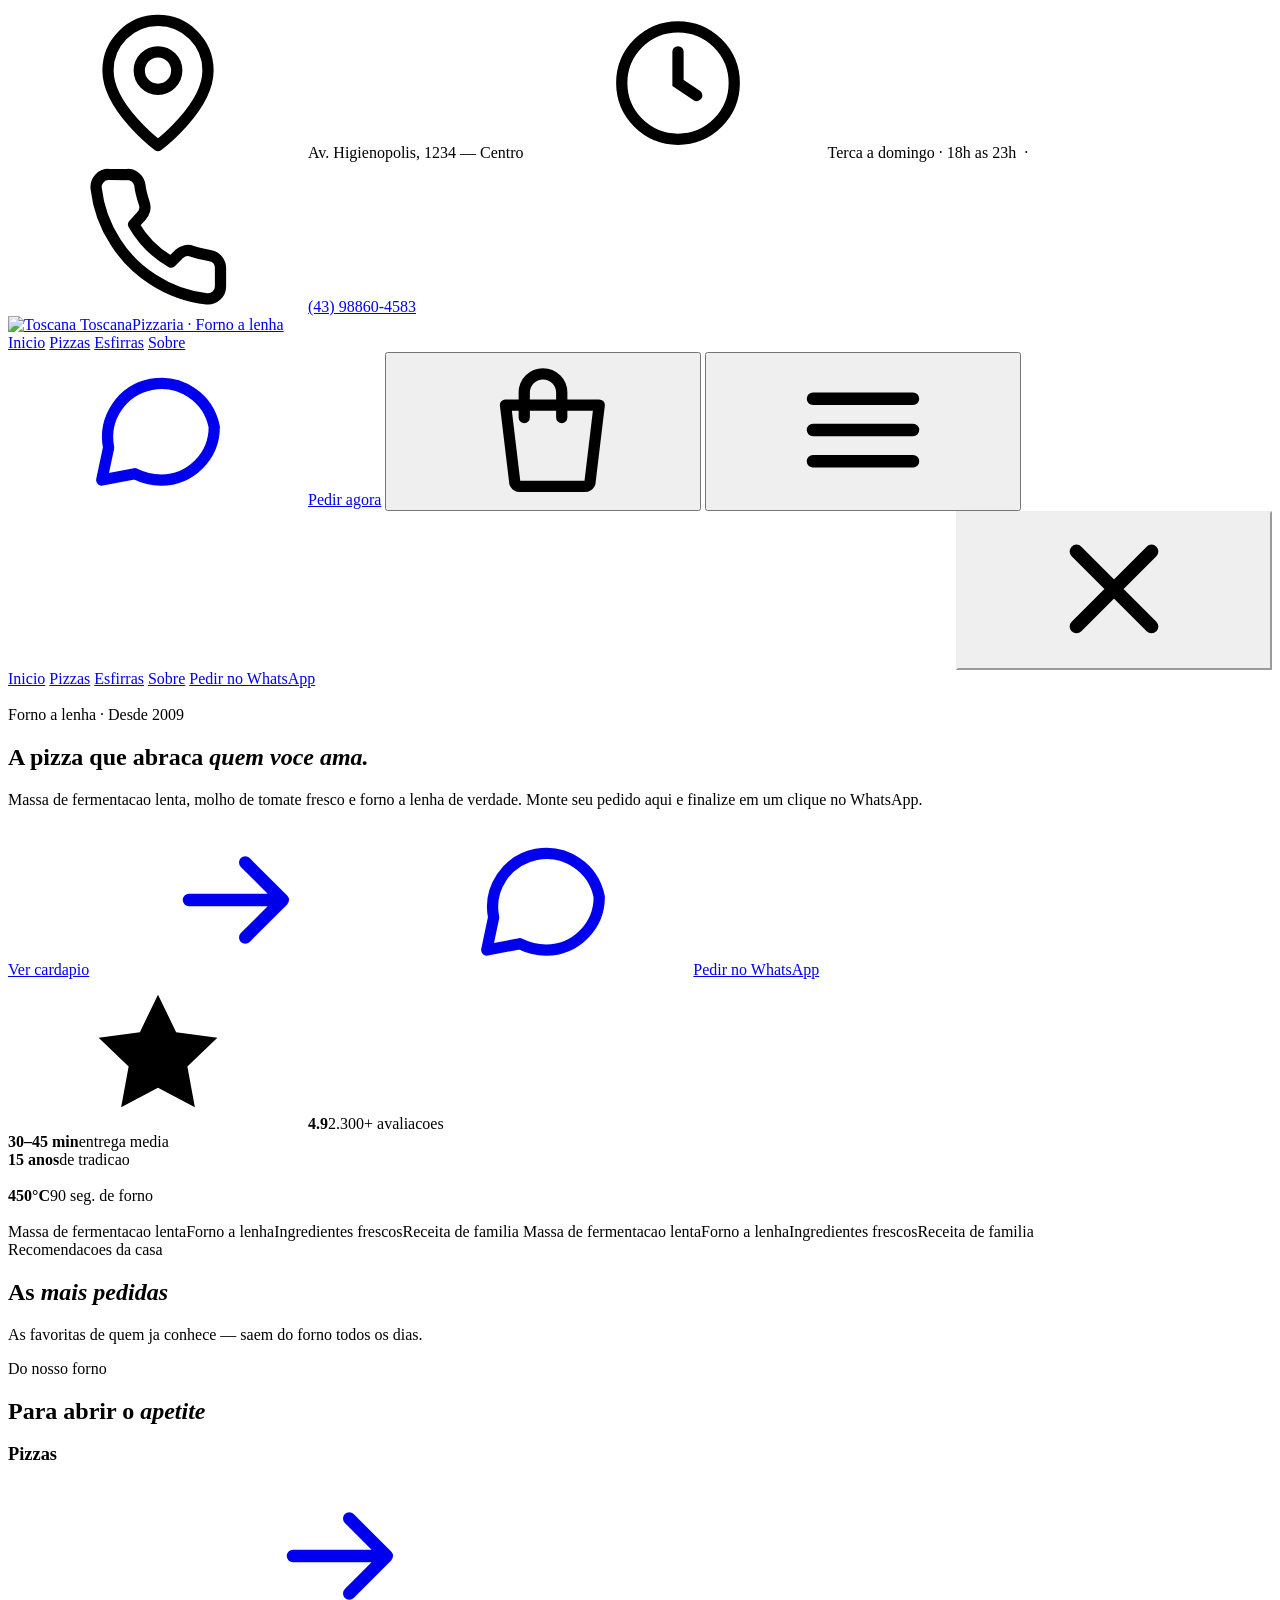
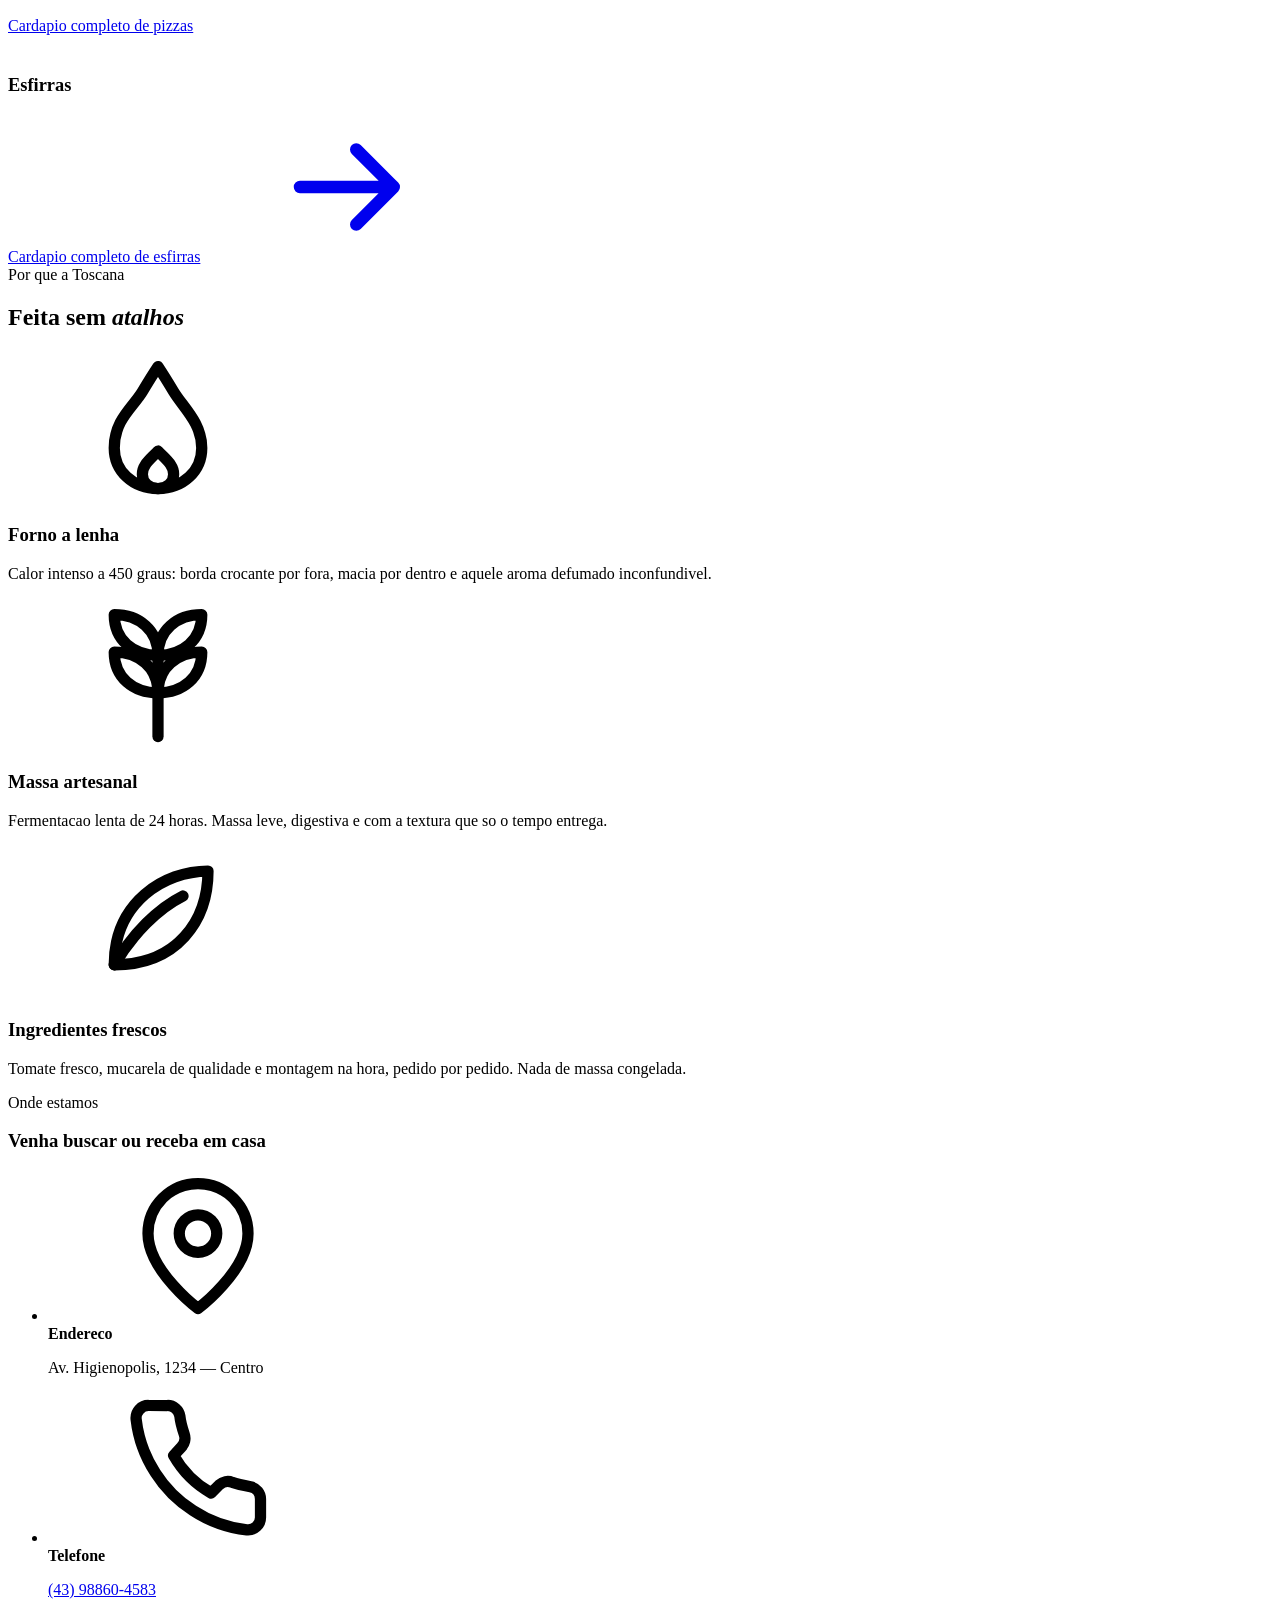
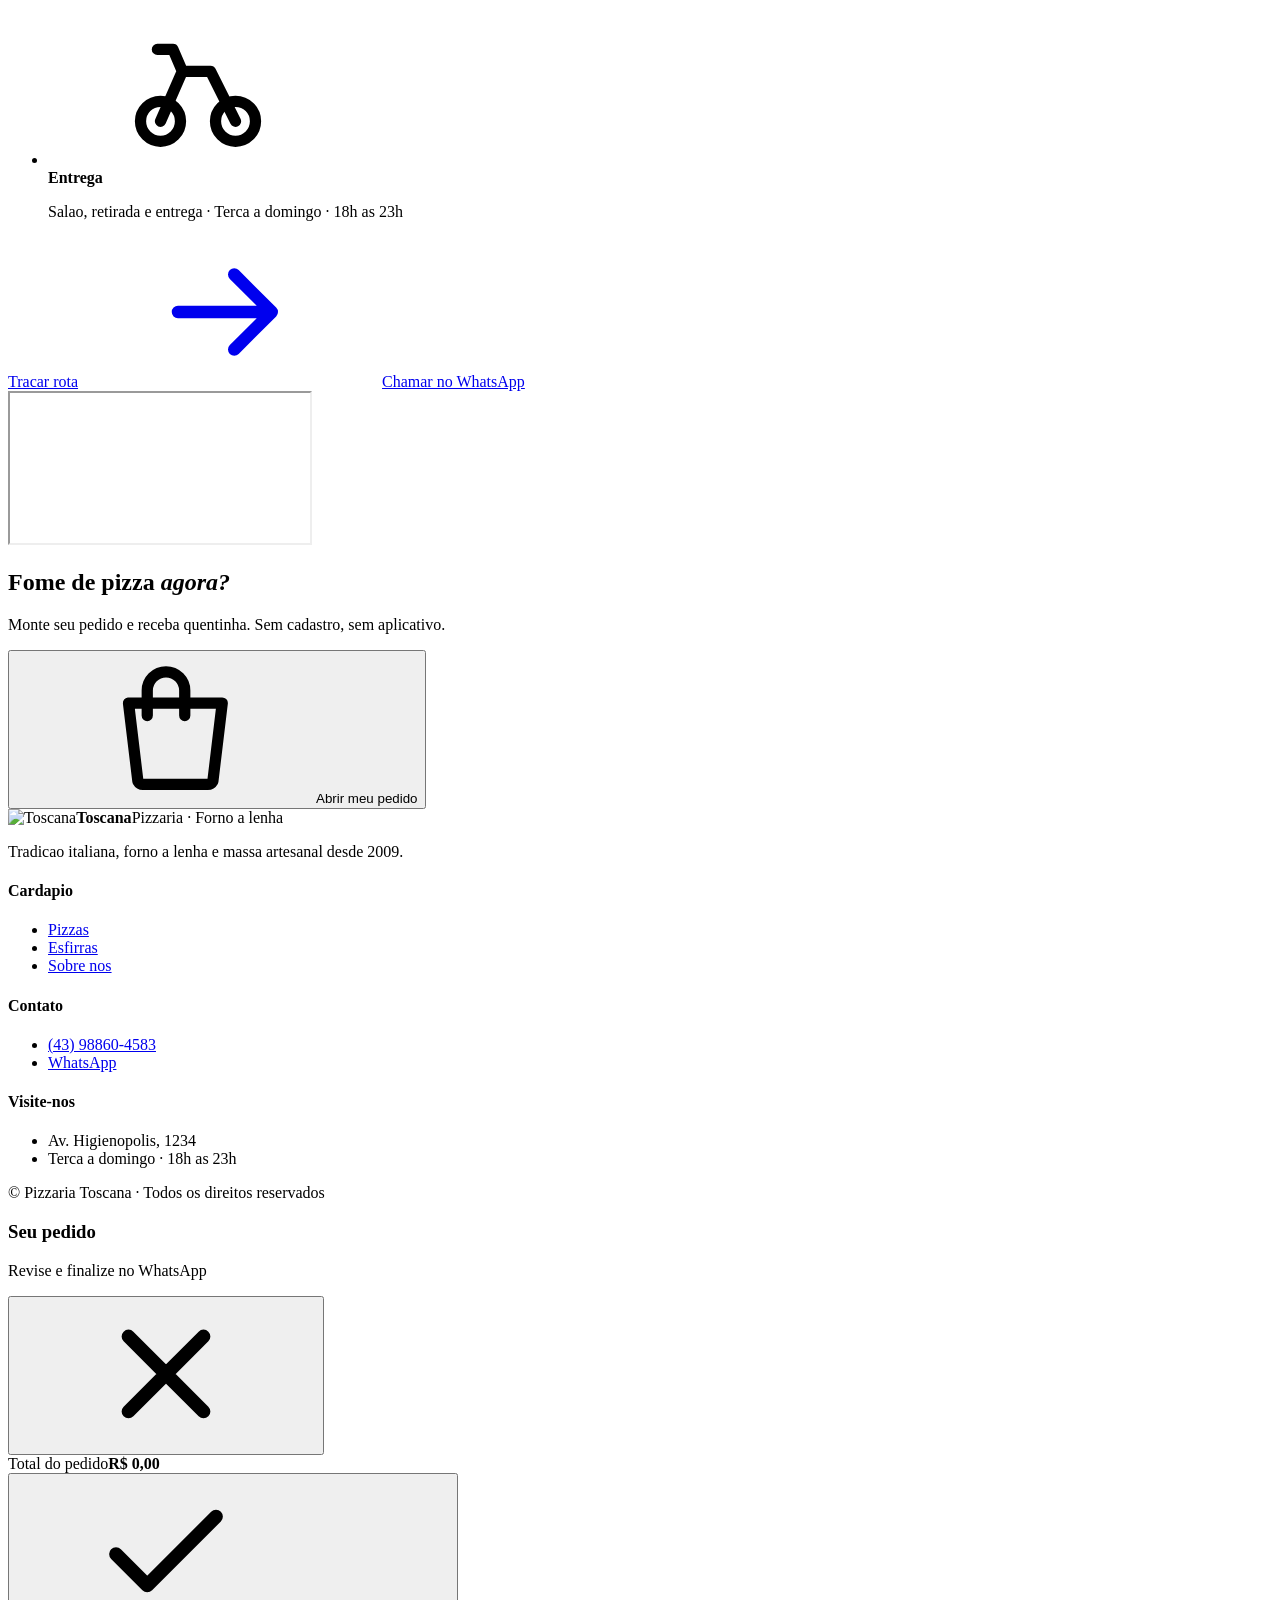
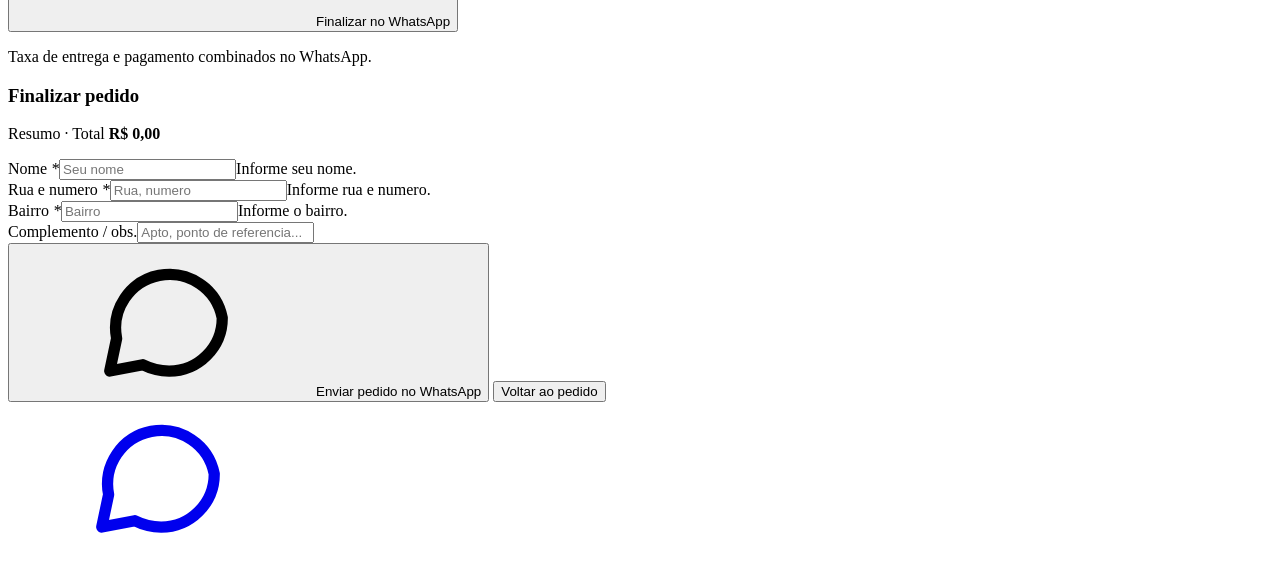
==== index.html @ e4aeea48 "initial commit: Primeiro esqueleto HTML" ====
<!DOCTYPE html>
<html lang="pt-BR">
<head>
<meta charset="UTF-8">
<meta name="viewport" content="width=device-width, initial-scale=1.0">
<title>Pizzaria Toscana — Forno a lenha em Londrina</title>
<meta name="description" content="Pizzaria Toscana: pizzas artesanais no forno a lenha e esfirras fresquinhas. Monte seu pedido no site e finalize pelo WhatsApp.">
<link rel="icon" type="image/svg+xml" href="assets/logo.svg">
<meta property="og:title" content="Pizzaria Toscana — Forno a lenha">
<meta property="og:description" content="Massa de fermentacao lenta, forno a lenha e ingredientes frescos. Peca pelo WhatsApp.">
<meta property="og:image" content="assets/hero.jpg">
<link rel="preconnect" href="https://fonts.googleapis.com">
<link rel="preconnect" href="https://fonts.gstatic.com" crossorigin>
<link href="https://fonts.googleapis.com/css2?family=Fraunces:ital,opsz,wght@0,9..144,500;0,9..144,650;1,9..144,500;1,9..144,650&family=Inter:wght@400;600;700;800&display=swap" rel="stylesheet">
<link rel="stylesheet" href="css/style.css">
</head>
<body>

<svg width="0" height="0" style="position:absolute" aria-hidden="true">
  <defs>
    <symbol id="i-bag" viewBox="0 0 24 24" fill="none" stroke="currentColor" stroke-width="1.8" stroke-linecap="round" stroke-linejoin="round"><path d="M6 8h15l-1.5 12.5a1 1 0 0 1-1 .5H8.5a1 1 0 0 1-1-.5L6 8Z"/><path d="M9 10V6a3 3 0 0 1 6 0v4"/></symbol>
    <symbol id="i-phone" viewBox="0 0 24 24" fill="none" stroke="currentColor" stroke-width="1.8" stroke-linecap="round" stroke-linejoin="round"><path d="M22 16.9v3a2 2 0 0 1-2.2 2 19.8 19.8 0 0 1-8.6-3.1 19.5 19.5 0 0 1-6-6A19.8 19.8 0 0 1 2.1 4.2 2 2 0 0 1 4.1 2h3a2 2 0 0 1 2 1.7c.1 1 .4 2 .7 2.9a2 2 0 0 1-.5 2.1L8.1 10a16 16 0 0 0 6 6l1.3-1.3a2 2 0 0 1 2.1-.4c.9.3 1.9.5 2.9.7a2 2 0 0 1 1.6 2Z"/></symbol>
    <symbol id="i-pin" viewBox="0 0 24 24" fill="none" stroke="currentColor" stroke-width="1.8" stroke-linecap="round" stroke-linejoin="round"><path d="M20 10c0 6-8 12-8 12S4 16 4 10a8 8 0 0 1 16 0Z"/><circle cx="12" cy="10" r="3"/></symbol>
    <symbol id="i-clock" viewBox="0 0 24 24" fill="none" stroke="currentColor" stroke-width="1.8" stroke-linecap="round"><circle cx="12" cy="12" r="9"/><path d="M12 7v5l3 2"/></symbol>
    <symbol id="i-star" viewBox="0 0 24 24" fill="currentColor"><path d="M12 2.5l2.9 6 6.6.9-4.8 4.6 1.2 6.5L12 17.4l-5.9 3.1 1.2-6.5L2.5 9.4l6.6-.9Z"/></symbol>
    <symbol id="i-arrow" viewBox="0 0 24 24" fill="none" stroke="currentColor" stroke-width="2" stroke-linecap="round" stroke-linejoin="round"><path d="M4 12h15M13 6l6 6-6 6"/></symbol>
    <symbol id="i-flame" viewBox="0 0 24 24" fill="none" stroke="currentColor" stroke-width="1.8" stroke-linecap="round" stroke-linejoin="round"><path d="M12 22c4 0 7-2.8 7-6.5 0-4-3-6.5-4.5-9C13 4 12 2.5 12 2.5S11 4 9.5 6.5C8 9 5 11 5 15.5 5 19.2 8 22 12 22Z"/><path d="M12 22c-1.5 0-2.5-1-2.5-2.3 0-1.5 1.2-2.3 2.5-3.7 1.3 1.4 2.5 2.2 2.5 3.7 0 1.3-1 2.3-2.5 2.3Z"/></symbol>
    <symbol id="i-wheat" viewBox="0 0 24 24" fill="none" stroke="currentColor" stroke-width="1.8" stroke-linecap="round" stroke-linejoin="round"><path d="M12 22V9"/><path d="M12 9C12 5 9 2.5 5 2.5c0 4 3 6.5 7 6.5Z"/><path d="M12 9c0-4 3-6.5 7-6.5 0 4-3 6.5-7 6.5Z"/><path d="M12 15c0-4-3-6.5-7-6.5 0 4 3 6.5 7 6.5Z"/><path d="M12 15c0-4 3-6.5 7-6.5 0 4-3 6.5-7 6.5Z"/></symbol>
    <symbol id="i-leaf" viewBox="0 0 24 24" fill="none" stroke="currentColor" stroke-width="1.8" stroke-linecap="round" stroke-linejoin="round"><path d="M5 19C5 9 13 4 20 4c0 8-5 15-15 15Z"/><path d="M5 19c3-5 7-9 11-11"/></symbol>
    <symbol id="i-x" viewBox="0 0 24 24" fill="none" stroke="currentColor" stroke-width="2.2" stroke-linecap="round"><path d="M6 6l12 12M18 6 6 18"/></symbol>
    <symbol id="i-menu" viewBox="0 0 24 24" fill="none" stroke="currentColor" stroke-width="2" stroke-linecap="round"><path d="M4 7h16M4 12h16M4 17h16"/></symbol>
    <symbol id="i-chat" viewBox="0 0 24 24" fill="none" stroke="currentColor" stroke-width="1.8" stroke-linecap="round" stroke-linejoin="round"><path d="M21 11.5a8.5 8.5 0 0 1-8.5 8.5c-1.5 0-3-.4-4.2-1L3 20l1.1-5.2A8.5 8.5 0 1 1 21 11.5Z"/></symbol>
    <symbol id="i-bike" viewBox="0 0 24 24" fill="none" stroke="currentColor" stroke-width="1.8" stroke-linecap="round" stroke-linejoin="round"><circle cx="6" cy="17" r="3.2"/><circle cx="18" cy="17" r="3.2"/><path d="M6 17 9.5 9H14l4 8M9.5 9 8 5.5H5.5"/></symbol>
    <symbol id="i-check" viewBox="0 0 24 24" fill="none" stroke="currentColor" stroke-width="2.2" stroke-linecap="round" stroke-linejoin="round"><path d="M4 12.5l5 5L20 6.5"/></symbol>
  </defs>
</svg>

<div class="topbar">
  <div class="container">
    <span class="topbar-item"><svg><use href="#i-pin"/></svg><span data-bind="address">Av. Higienopolis, 1234 — Centro</span></span>
    <span class="topbar-item"><svg><use href="#i-clock"/></svg><span data-bind="hours">Terca a domingo · 18h as 23h</span>&nbsp;&nbsp;·&nbsp;&nbsp;<svg><use href="#i-phone"/></svg><a data-bind="phone-href" href="#"><span data-bind="phone">(43) 98860-4583</span></a></span>
  </div>
</div>

<header class="site-header" id="siteHeader">
  <div class="container header-inner">
    <a class="brand" href="index.html" aria-label="Pizzaria Toscana — inicio">
      <img src="assets/logo.svg" alt="Toscana" width="52" height="52">
      <span><span class="brand-name">Toscana</span><span class="brand-sub">Pizzaria · Forno a lenha</span></span>
    </a>
    <nav class="main-nav" aria-label="Navegacao principal">
      <a href="index.html" class="is-active">Inicio</a>
      <a href="pizzas.html">Pizzas</a>
      <a href="esfirras.html">Esfirras</a>
      <a href="sobre.html">Sobre</a>
    </nav>
    <div class="header-actions">
      <a class="btn btn--wine btn--sm" data-bind="wa" href="#"><svg><use href="#i-chat"/></svg>Pedir agora</a>
      <button class="bag-btn" type="button" data-open-cart aria-label="Abrir pedido"><svg><use href="#i-bag"/></svg><span class="bag-count" data-cart-count style="display:none">0</span></button>
      <button class="nav-toggle" type="button" id="mobileOpen" aria-label="Abrir menu"><svg><use href="#i-menu"/></svg></button>
    </div>
  </div>
</header>

<nav class="mobile-nav" id="mobileNav" aria-label="Menu">
  <div style="display:flex;justify-content:flex-end"><button class="icon-btn" type="button" id="mobileClose" aria-label="Fechar menu" style="border-color:var(--line);color:var(--wine-800)"><svg><use href="#i-x"/></svg></button></div>
  <a class="mobile-link" href="index.html">Inicio</a>
  <a class="mobile-link" href="pizzas.html">Pizzas</a>
  <a class="mobile-link" href="esfirras.html">Esfirras</a>
  <a class="mobile-link" href="sobre.html">Sobre</a>
  <a class="btn btn--wine btn--block" data-bind="wa" href="#">Pedir no WhatsApp</a>
</nav>

<main>
  <!-- Hero -->
  <section class="hero">
    <div class="hero-bg"><img src="assets/hero.jpg" alt="" fetchpriority="high"></div>
    <div class="container">
      <div>
        <span class="eyebrow eyebrow--light">Forno a lenha · Desde 2009</span>
        <h1>A pizza que abraca <em>quem voce ama.</em></h1>
        <p class="lead">Massa de fermentacao lenta, molho de tomate fresco e forno a lenha de verdade. Monte seu pedido aqui e finalize em um clique no WhatsApp.</p>
        <div class="hero-cta">
          <a href="pizzas.html" class="btn btn--gold">Ver cardapio<svg><use href="#i-arrow"/></svg></a>
          <a data-bind="wa" href="#" class="btn btn--light"><svg><use href="#i-chat"/></svg>Pedir no WhatsApp</a>
        </div>
        <div class="hero-proof">
          <div class="proof"><strong><svg><use href="#i-star"/></svg>4.9</strong><span>2.300+ avaliacoes</span></div>
          <div class="proof"><strong>30–45 min</strong><span>entrega media</span></div>
          <div class="proof"><strong>15 anos</strong><span>de tradicao</span></div>
        </div>
      </div>
      <div class="collage" aria-hidden="true">
        <div class="collage-main"><img src="assets/pizza-toscana.jpg" alt=""></div>
        <div class="collage-badge"><strong>450°C</strong><span>90 seg. de forno</span></div>
        <div class="collage-small"><img src="assets/forno.jpg" alt=""></div>
      </div>
    </div>
  </section>

  <!-- Faixa -->
  <div class="marquee" aria-hidden="true">
    <div class="marquee-track">
      <span>Massa de fermentacao lenta</span><span>Forno a lenha</span><span>Ingredientes frescos</span><span>Receita de familia</span>
      <span>Massa de fermentacao lenta</span><span>Forno a lenha</span><span>Ingredientes frescos</span><span>Receita de familia</span>
    </div>
  </div>

  <!-- Mais pedidas -->
  <section class="section">
    <div class="container">
      <div class="section-head section-head--center">
        <span class="eyebrow eyebrow--center">Recomendacoes da casa</span>
        <h2>As <em>mais pedidas</em></h2>
        <p>As favoritas de quem ja conhece — saem do forno todos os dias.</p>
      </div>
      <div class="grid grid--4" data-menu="featured"></div>
    </div>
  </section>

  <!-- Previa do cardapio -->
  <section class="section section--white section--tight">
    <div class="container">
      <div class="section-head">
        <span class="eyebrow">Do nosso forno</span>
        <h2>Para abrir o <em>apetite</em></h2>
      </div>
      <h3 style="font-size:1.15rem;color:var(--wine-800);margin-bottom:16px">Pizzas</h3>
      <div class="grid grid--4" data-menu="pizzas" data-limit="4"></div>
      <div class="section-more"><a href="pizzas.html" class="btn btn--ghost">Cardapio completo de pizzas<svg><use href="#i-arrow"/></svg></a></div>
      <h3 style="font-size:1.15rem;color:var(--wine-800);margin:40px 0 16px">Esfirras</h3>
      <div class="grid grid--4" data-menu="esfirras" data-limit="4"></div>
      <div class="section-more"><a href="esfirras.html" class="btn btn--ghost">Cardapio completo de esfirras<svg><use href="#i-arrow"/></svg></a></div>
    </div>
  </section>

  <!-- Diferenciais -->
  <section class="section">
    <div class="container">
      <div class="section-head">
        <span class="eyebrow">Por que a Toscana</span>
        <h2>Feita sem <em>atalhos</em></h2>
      </div>
      <div class="values">
        <div class="value-card">
          <div class="value-ico"><svg><use href="#i-flame"/></svg></div>
          <h3>Forno a lenha</h3>
          <p>Calor intenso a 450 graus: borda crocante por fora, macia por dentro e aquele aroma defumado inconfundivel.</p>
        </div>
        <div class="value-card">
          <div class="value-ico"><svg><use href="#i-wheat"/></svg></div>
          <h3>Massa artesanal</h3>
          <p>Fermentacao lenta de 24 horas. Massa leve, digestiva e com a textura que so o tempo entrega.</p>
        </div>
        <div class="value-card">
          <div class="value-ico"><svg><use href="#i-leaf"/></svg></div>
          <h3>Ingredientes frescos</h3>
          <p>Tomate fresco, mucarela de qualidade e montagem na hora, pedido por pedido. Nada de massa congelada.</p>
        </div>
      </div>
    </div>
  </section>

  <!-- Localizacao -->
  <section class="section section--white section--tight">
    <div class="container split">
      <div class="info-panel">
        <span class="eyebrow eyebrow--light">Onde estamos</span>
        <h3>Venha buscar ou receba em casa</h3>
        <ul class="info-list">
          <li><span class="info-ico"><svg><use href="#i-pin"/></svg></span><div><strong>Endereco</strong><p data-bind="address">Av. Higienopolis, 1234 — Centro</p></div></li>
          <li><span class="info-ico"><svg><use href="#i-phone"/></svg></span><div><strong>Telefone</strong><p><a data-bind="phone-href" href="#"><span data-bind="phone">(43) 98860-4583</span></a></p></div></li>
          <li><span class="info-ico"><svg><use href="#i-bike"/></svg></span><div><strong>Entrega</strong><p>Salao, retirada e entrega · <span data-bind="hours">Terca a domingo · 18h as 23h</span></p></div></li>
        </ul>
        <div class="info-actions">
          <a id="btnRotas" href="#" class="btn btn--gold btn--sm">Tracar rota<svg><use href="#i-arrow"/></svg></a>
          <a data-bind="wa" href="#" class="btn btn--light btn--sm">Chamar no WhatsApp</a>
        </div>
      </div>
      <div class="map-frame"><iframe id="mapEmbed" title="Mapa — Pizzaria Toscana" loading="lazy" referrerpolicy="no-referrer-when-downgrade"></iframe></div>
    </div>
  </section>

  <!-- CTA -->
  <div class="cta-band">
    <div class="container">
      <div><h2>Fome de pizza <em>agora?</em></h2><p>Monte seu pedido e receba quentinha. Sem cadastro, sem aplicativo.</p></div>
      <button class="btn btn--gold" type="button" data-open-cart><svg><use href="#i-bag"/></svg>Abrir meu pedido</button>
    </div>
  </div>
</main>

<footer class="site-footer">
  <div class="container footer-grid">
    <div>
      <div class="footer-brand"><img src="assets/logo.svg" alt="Toscana"><span><strong>Toscana</strong><span>Pizzaria · Forno a lenha</span></span></div>
      <p>Tradicao italiana, forno a lenha e massa artesanal desde 2009.</p>
    </div>
    <div><h4>Cardapio</h4><ul><li><a href="pizzas.html">Pizzas</a></li><li><a href="esfirras.html">Esfirras</a></li><li><a href="sobre.html">Sobre nos</a></li></ul></div>
    <div><h4>Contato</h4><ul><li><a data-bind="phone-href" href="#"><span data-bind="phone">(43) 98860-4583</span></a></li><li><a data-bind="wa" href="#">WhatsApp</a></li></ul></div>
    <div><h4>Visite-nos</h4><ul><li><span data-bind="address">Av. Higienopolis, 1234</span></li><li><span data-bind="hours">Terca a domingo · 18h as 23h</span></li></ul></div>
  </div>
  <div class="footer-bottom">© <span id="ano"></span> Pizzaria Toscana · Todos os direitos reservados</div>
</footer>

<!-- Carrinho -->
<div class="scrim" id="cartScrim"></div>
<aside class="cart-drawer" id="cartDrawer" aria-label="Seu pedido">
  <div class="drawer-head">
    <div><h3>Seu pedido</h3><p>Revise e finalize no WhatsApp</p></div>
    <button class="icon-btn" type="button" data-close-cart aria-label="Fechar"><svg><use href="#i-x"/></svg></button>
  </div>
  <div class="drawer-items" id="cartItems"></div>
  <div class="drawer-foot">
    <div class="total-line"><span>Total do pedido</span><strong id="cartTotal">R$ 0,00</strong></div>
    <button class="btn btn--green btn--block" id="btnCheckout" type="button" data-open-checkout><svg><use href="#i-check"/></svg>Finalizar no WhatsApp</button>
    <p class="foot-note">Taxa de entrega e pagamento combinados no WhatsApp.</p>
  </div>
</aside>

<!-- Checkout -->
<div class="modal" id="checkoutModal" role="dialog" aria-modal="true" aria-label="Finalizar pedido">
  <div class="modal-card">
    <div class="modal-head"><h3>Finalizar pedido</h3><p>Resumo · Total <strong id="checkoutTotal">R$ 0,00</strong></p></div>
    <form class="modal-body" id="checkoutForm" novalidate>
      <div class="order-resume" id="orderResume"></div>
      <div class="field"><label for="fName">Nome <i>*</i></label><input id="fName" name="name" autocomplete="name" placeholder="Seu nome"><span class="field-error" id="fName-err">Informe seu nome.</span></div>
      <div class="field"><label for="fAddress">Rua e numero <i>*</i></label><input id="fAddress" name="address" autocomplete="street-address" placeholder="Rua, numero"><span class="field-error" id="fAddress-err">Informe rua e numero.</span></div>
      <div class="field-2col">
        <div class="field"><label for="fDistrict">Bairro <i>*</i></label><input id="fDistrict" name="district" placeholder="Bairro"><span class="field-error" id="fDistrict-err">Informe o bairro.</span></div>
        <div class="field"><label for="fNotes">Complemento / obs.</label><input id="fNotes" name="notes" placeholder="Apto, ponto de referencia..."></div>
      </div>
      <button type="submit" class="btn btn--green btn--block"><svg><use href="#i-chat"/></svg>Enviar pedido no WhatsApp</button>
      <button type="button" class="btn btn--ghost btn--block" data-close-checkout>Voltar ao pedido</button>
    </form>
  </div>
</div>

<div class="toast" id="toast" role="status"></div>
<a class="float-wa" data-bind="wa" href="#" aria-label="Conversar no WhatsApp"><svg><use href="#i-chat"/></svg></a>

<script src="js/data.js"></script>
<script src="js/store.js"></script>
<script src="js/app.js"></script>
</body>
</html>
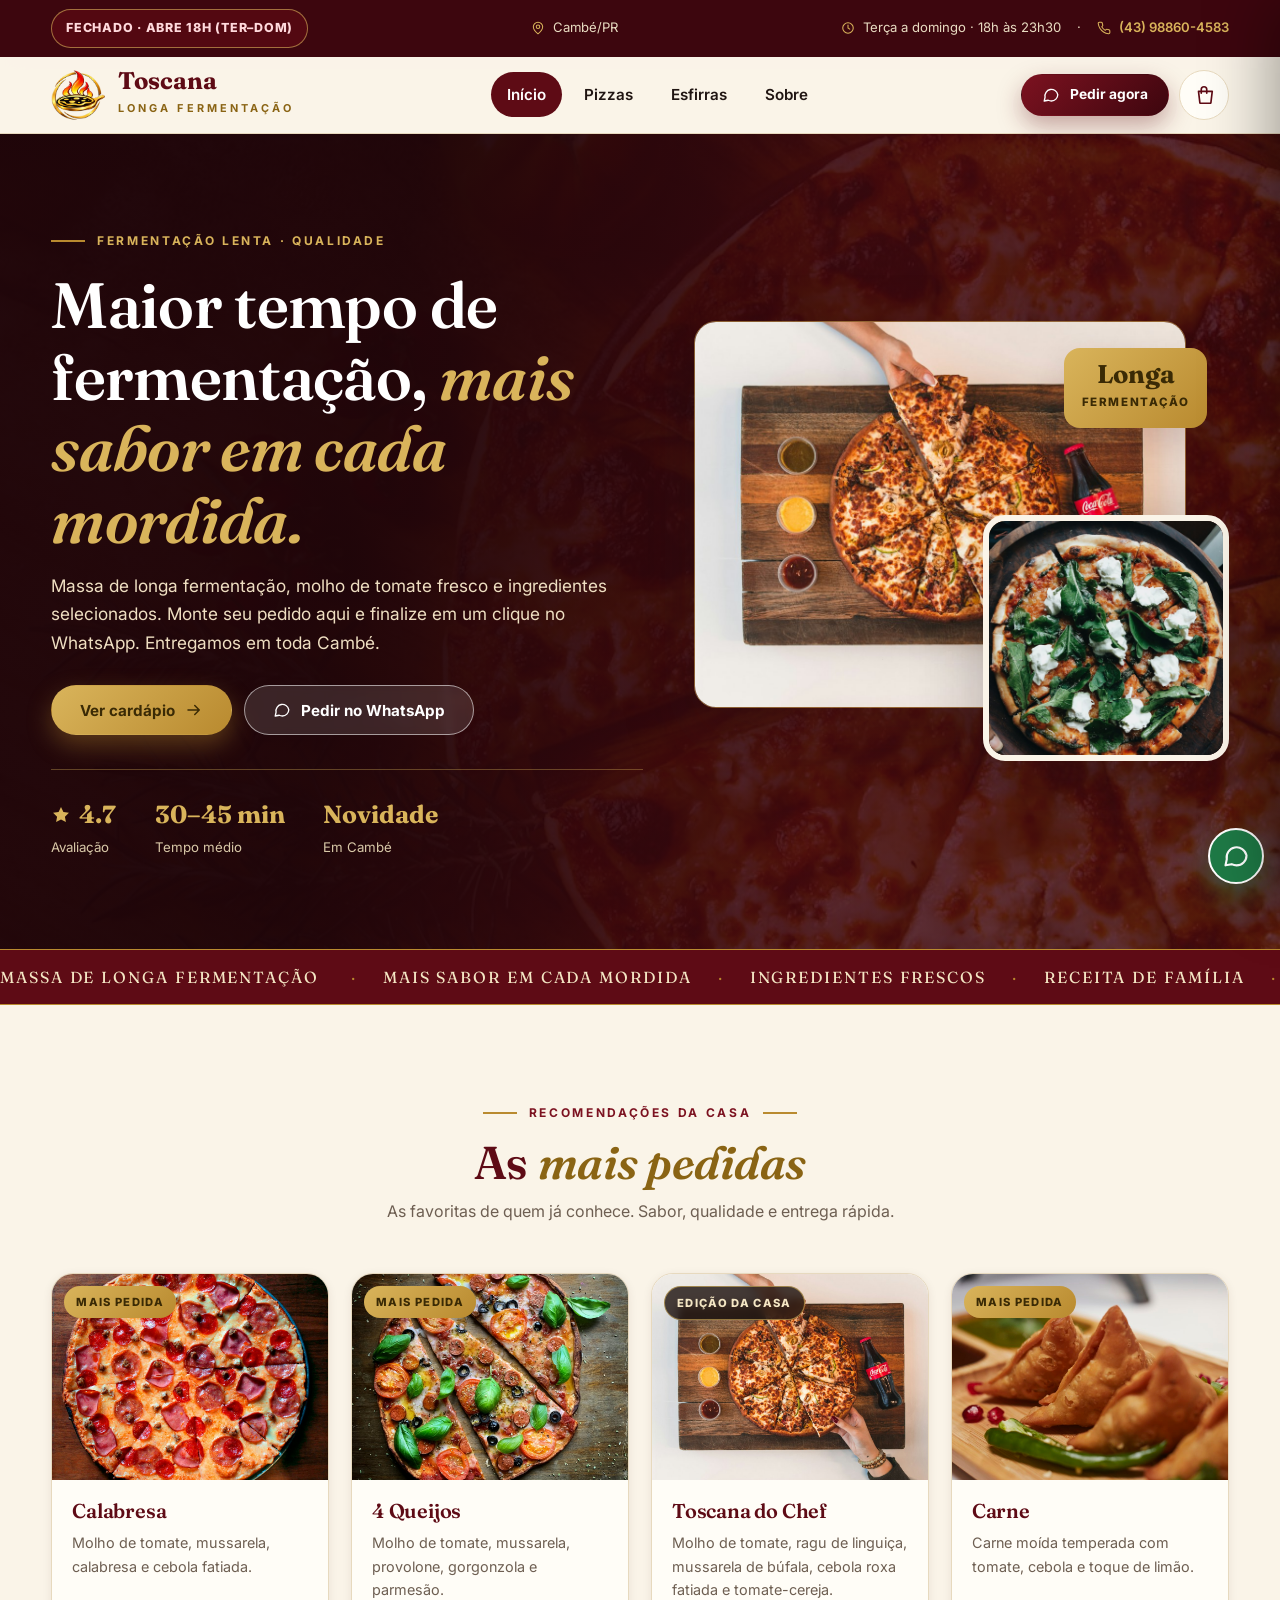
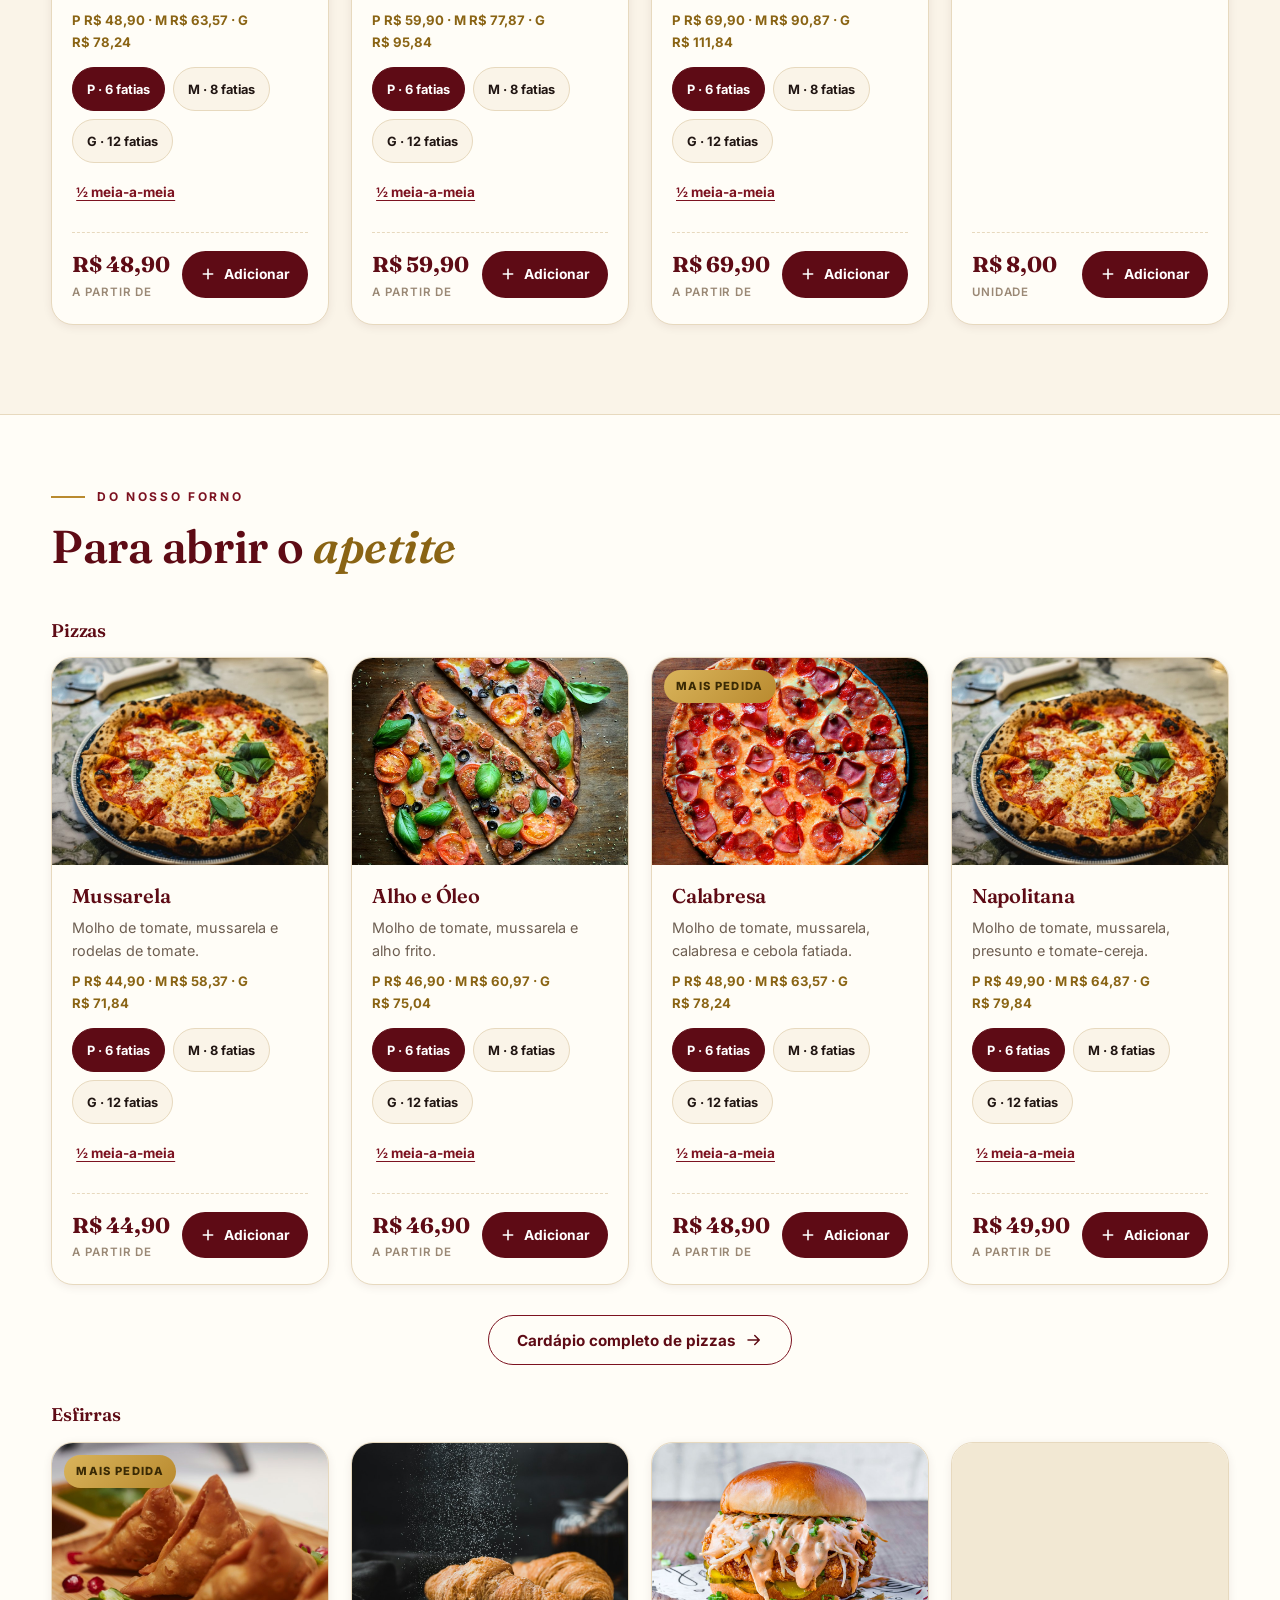
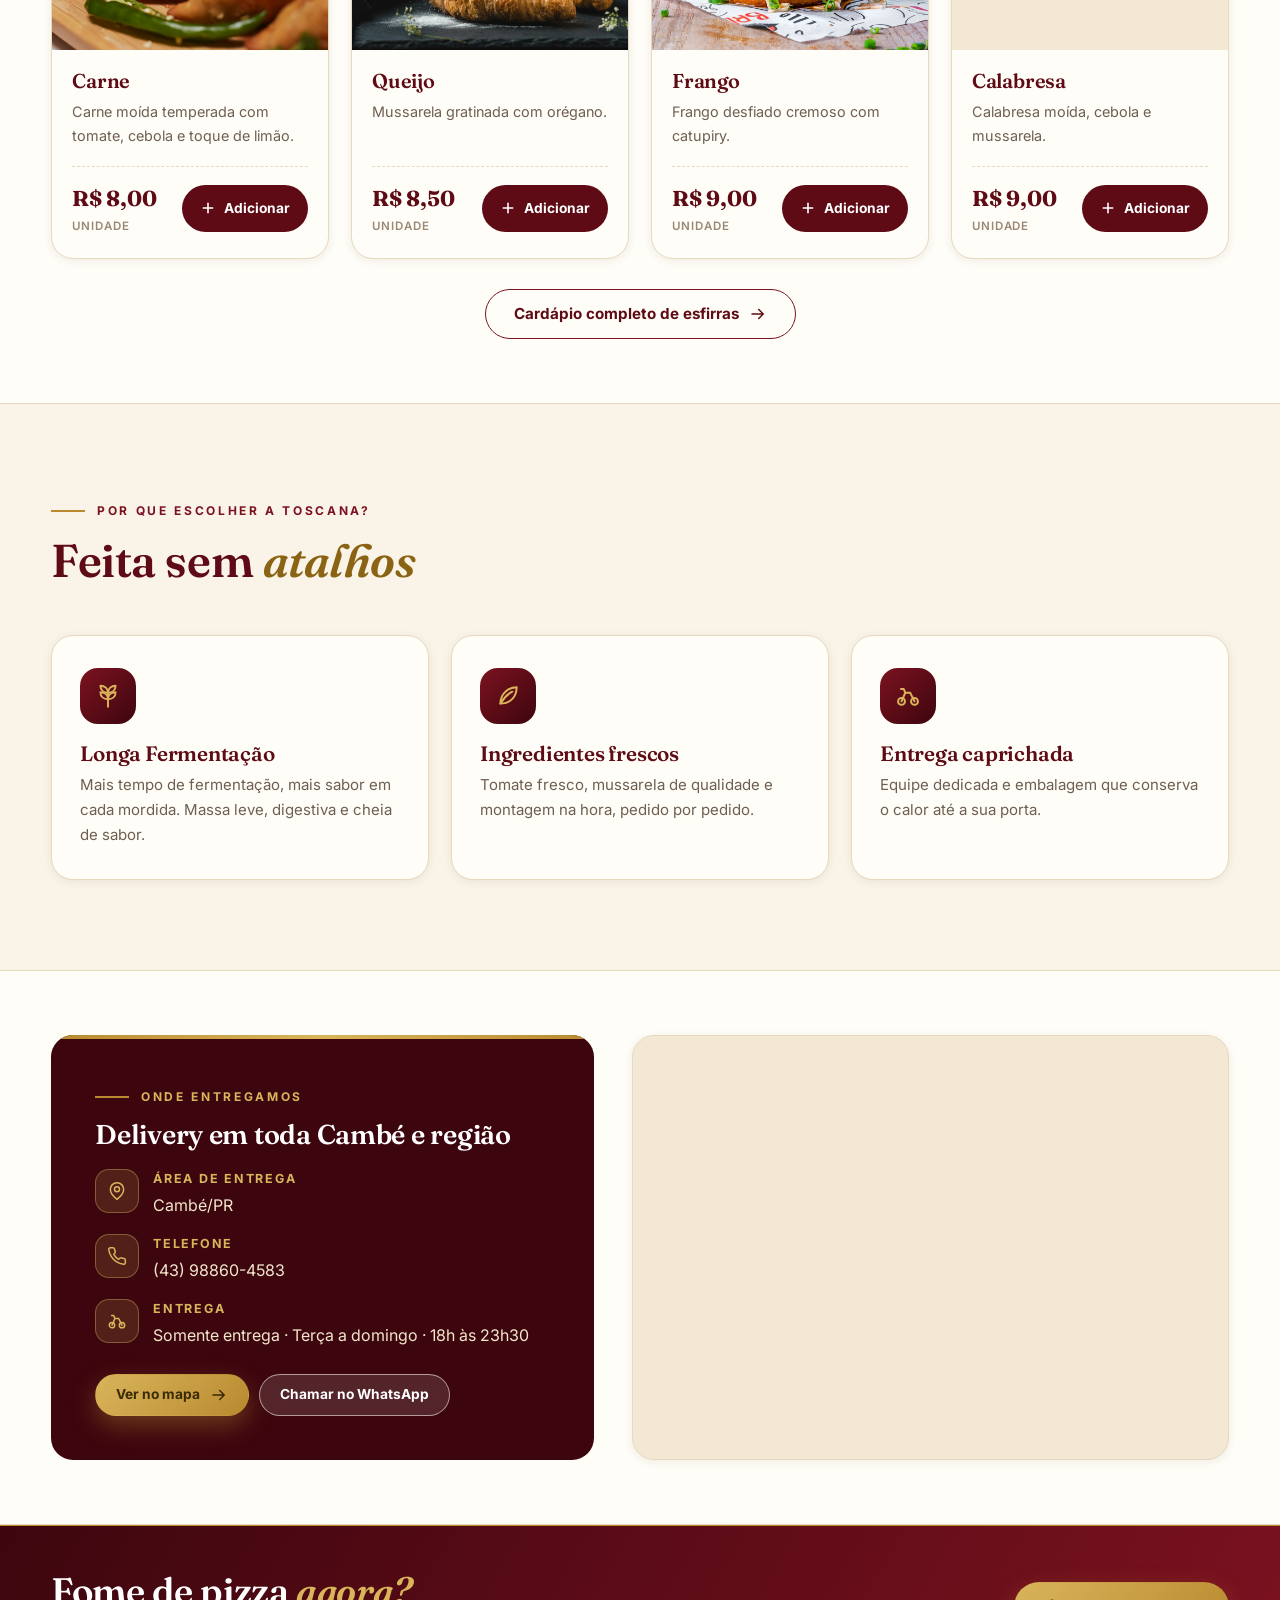
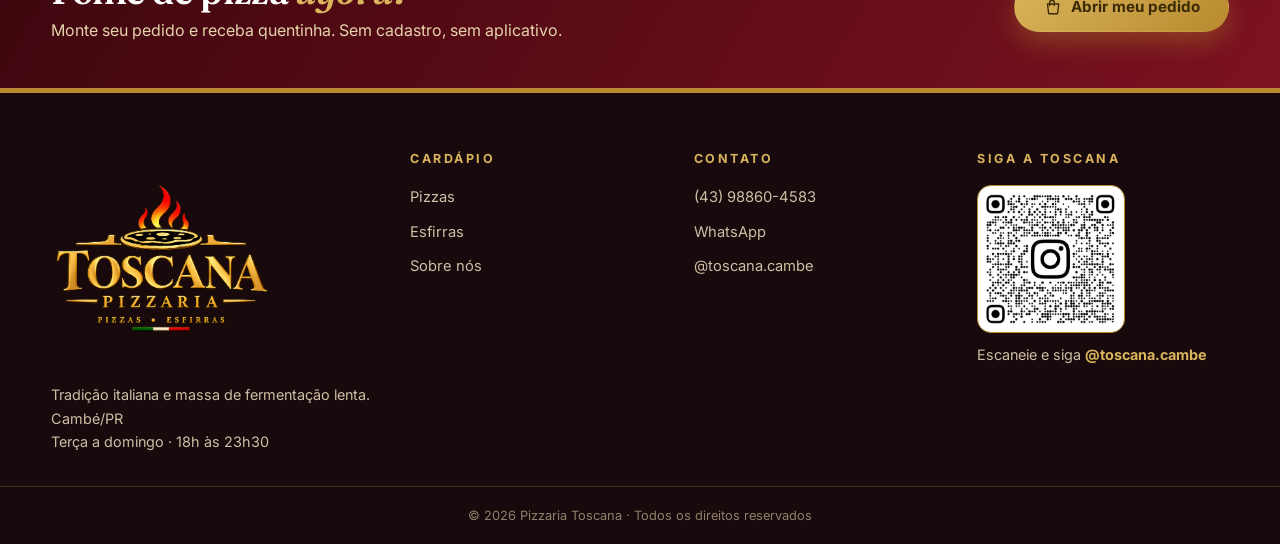
==== commit 1b653f91: "style(layout): layout final e conteudo das 4 paginas" ====
--- a/index.html
+++ b/index.html
@@ -3,16 +3,20 @@
 <head>
 <meta charset="UTF-8">
 <meta name="viewport" content="width=device-width, initial-scale=1.0">
-<title>Pizzaria Toscana — Forno a lenha em Londrina</title>
-<meta name="description" content="Pizzaria Toscana: pizzas artesanais no forno a lenha e esfirras fresquinhas. Monte seu pedido no site e finalize pelo WhatsApp.">
-<link rel="icon" type="image/svg+xml" href="assets/logo.svg">
-<meta property="og:title" content="Pizzaria Toscana — Forno a lenha">
-<meta property="og:description" content="Massa de fermentacao lenta, forno a lenha e ingredientes frescos. Peca pelo WhatsApp.">
+<title>Toscana — Pizzas e Esfirras em Cambé</title>
+<meta name="description" content="Pizzaria Toscana: pizzas artesanais de fermentação lenta e esfirras fresquinhas, com entrega em Cambé. Monte seu pedido e finalize pelo WhatsApp.">
+<link rel="icon" type="image/png" href="assets/logo-mini.PNG">
+<meta property="og:title" content="Pizzaria Toscana — Delivery em Cambé">
+<meta property="og:description" content="Mais tempo de fermentação, mais sabor em cada mordida. Peça pelo WhatsApp.">
 <meta property="og:image" content="assets/hero.jpg">
+<link rel="preload" as="image" href="assets/hero.jpg" fetchpriority="high">
 <link rel="preconnect" href="https://fonts.googleapis.com">
 <link rel="preconnect" href="https://fonts.gstatic.com" crossorigin>
 <link href="https://fonts.googleapis.com/css2?family=Fraunces:ital,opsz,wght@0,9..144,500;0,9..144,650;1,9..144,500;1,9..144,650&family=Inter:wght@400;600;700;800&display=swap" rel="stylesheet">
 <link rel="stylesheet" href="css/style.css">
+<meta name="theme-color" content="#3d060e">
+<link rel="manifest" href="manifest.json">
+<script type="application/ld+json">{"@context":"https://schema.org","@type":"FoodEstablishment","name":"Pizzaria Toscana"}</script>
 </head>
 <body>
 
@@ -37,19 +41,19 @@
 
 <div class="topbar">
   <div class="container">
-    <span class="topbar-item"><svg><use href="#i-pin"/></svg><span data-bind="address">Av. Higienopolis, 1234 — Centro</span></span>
-    <span class="topbar-item"><svg><use href="#i-clock"/></svg><span data-bind="hours">Terca a domingo · 18h as 23h</span>&nbsp;&nbsp;·&nbsp;&nbsp;<svg><use href="#i-phone"/></svg><a data-bind="phone-href" href="#"><span data-bind="phone">(43) 98860-4583</span></a></span>
+    <span class="topbar-item"><span class="open-badge" data-open-badge>Aberto</span></span><span class="topbar-item topbar-item--hide-mobile"><svg><use href="#i-pin"/></svg><span data-bind="address">Cambé/PR</span></span>
+    <span class="topbar-item"><svg><use href="#i-clock"/></svg><span data-bind="hours">Terça a domingo · 18h às 23h30</span>&nbsp;&nbsp;·&nbsp;&nbsp;<svg><use href="#i-phone"/></svg><a data-bind="phone-href" href="#"><span data-bind="phone">(43) 98860-4583</span></a></span>
   </div>
 </div>
 
 <header class="site-header" id="siteHeader">
   <div class="container header-inner">
-    <a class="brand" href="index.html" aria-label="Pizzaria Toscana — inicio">
-      <img src="assets/logo.svg" alt="Toscana" width="52" height="52">
-      <span><span class="brand-name">Toscana</span><span class="brand-sub">Pizzaria · Forno a lenha</span></span>
+    <a class="brand" href="index.html" aria-label="Pizzaria Toscana — início">
+      <span class="brand-badge"><img src="assets/logo-mini.PNG" alt="Toscana" width="52" height="52"></span>
+      <span><span class="brand-name">Toscana</span><span class="brand-sub">Longa Fermentação</span></span>
     </a>
-    <nav class="main-nav" aria-label="Navegacao principal">
-      <a href="index.html" class="is-active">Inicio</a>
+    <nav class="main-nav" aria-label="Navegação principal">
+      <a href="index.html" class="is-active">Início</a>
       <a href="pizzas.html">Pizzas</a>
       <a href="esfirras.html">Esfirras</a>
       <a href="sobre.html">Sobre</a>
@@ -64,7 +68,7 @@
 
 <nav class="mobile-nav" id="mobileNav" aria-label="Menu">
   <div style="display:flex;justify-content:flex-end"><button class="icon-btn" type="button" id="mobileClose" aria-label="Fechar menu" style="border-color:var(--line);color:var(--wine-800)"><svg><use href="#i-x"/></svg></button></div>
-  <a class="mobile-link" href="index.html">Inicio</a>
+  <a class="mobile-link" href="index.html">Início</a>
   <a class="mobile-link" href="pizzas.html">Pizzas</a>
   <a class="mobile-link" href="esfirras.html">Esfirras</a>
   <a class="mobile-link" href="sobre.html">Sobre</a>
@@ -74,35 +78,35 @@
 <main>
   <!-- Hero -->
   <section class="hero">
-    <div class="hero-bg"><img src="assets/hero.jpg" alt="" fetchpriority="high"></div>
+    <div class="hero-bg"><img src="assets/hero.jpg" alt="Pizza artesanal da Pizzaria Toscana" fetchpriority="high"></div>
     <div class="container">
       <div>
-        <span class="eyebrow eyebrow--light">Forno a lenha · Desde 2009</span>
-        <h1>A pizza que abraca <em>quem voce ama.</em></h1>
-        <p class="lead">Massa de fermentacao lenta, molho de tomate fresco e forno a lenha de verdade. Monte seu pedido aqui e finalize em um clique no WhatsApp.</p>
+        <span class="eyebrow eyebrow--light">Fermentação lenta · Qualidade</span>
+        <h1>Maior tempo de fermentação, <em>mais sabor em cada mordida.</em></h1>
+        <p class="lead">Massa de longa fermentação, molho de tomate fresco e ingredientes selecionados. Monte seu pedido aqui e finalize em um clique no WhatsApp. Entregamos em toda Cambé.</p>
         <div class="hero-cta">
-          <a href="pizzas.html" class="btn btn--gold">Ver cardapio<svg><use href="#i-arrow"/></svg></a>
+          <a href="pizzas.html" class="btn btn--gold">Ver cardápio<svg><use href="#i-arrow"/></svg></a>
           <a data-bind="wa" href="#" class="btn btn--light"><svg><use href="#i-chat"/></svg>Pedir no WhatsApp</a>
         </div>
         <div class="hero-proof">
-          <div class="proof"><strong><svg><use href="#i-star"/></svg>4.9</strong><span>2.300+ avaliacoes</span></div>
-          <div class="proof"><strong>30–45 min</strong><span>entrega media</span></div>
-          <div class="proof"><strong>15 anos</strong><span>de tradicao</span></div>
+          <div class="proof"><strong><svg><use href="#i-star"/></svg>4.7</strong><span>Avaliação</span></a></div>
+          <div class="proof"><strong>30–45 min</strong><span>Tempo médio</span></div>
+          <div class="proof"><strong>Novidade</strong><span>Em Cambé</span></div>
         </div>
       </div>
       <div class="collage" aria-hidden="true">
-        <div class="collage-main"><img src="assets/pizza-toscana.jpg" alt=""></div>
-        <div class="collage-badge"><strong>450°C</strong><span>90 seg. de forno</span></div>
-        <div class="collage-small"><img src="assets/forno.jpg" alt=""></div>
+        <div class="collage-main"><img src="assets/pizza-toscana.jpg" alt="Pizza especial da casa" loading="lazy" decoding="async" width="640" height="480"></div>
+        <div class="collage-badge"><strong>Longa</strong><span>Fermentação</span></div>
+        <div class="collage-small"><img src="assets/forno.jpg" alt="Pizza assando no forno" loading="lazy" decoding="async" width="400" height="400"></div>
       </div>
     </div>
   </section>
 
   <!-- Faixa -->
   <div class="marquee" aria-hidden="true">
-    <div class="marquee-track">
-      <span>Massa de fermentacao lenta</span><span>Forno a lenha</span><span>Ingredientes frescos</span><span>Receita de familia</span>
-      <span>Massa de fermentacao lenta</span><span>Forno a lenha</span><span>Ingredientes frescos</span><span>Receita de familia</span>
+      <div class="marquee-track">
+        <span>Massa de longa fermentação </span><span>Mais sabor em cada mordida</span><span>Ingredientes frescos</span><span>Receita de família</span>
+        <span>Massa de longa fermentação </span><span>Mais sabor em cada mordida</span><span>Ingredientes frescos</span><span>Receita de família</span>
     </div>
   </div>
 
@@ -110,15 +114,15 @@
   <section class="section">
     <div class="container">
       <div class="section-head section-head--center">
-        <span class="eyebrow eyebrow--center">Recomendacoes da casa</span>
+        <span class="eyebrow eyebrow--center">Recomendações da casa</span>
         <h2>As <em>mais pedidas</em></h2>
-        <p>As favoritas de quem ja conhece — saem do forno todos os dias.</p>
+        <p>As favoritas de quem já conhece. Sabor, qualidade e entrega rápida.</p>
       </div>
       <div class="grid grid--4" data-menu="featured"></div>
     </div>
   </section>
 
-  <!-- Previa do cardapio -->
+  <!-- Prévia do cardápio -->
   <section class="section section--white section--tight">
     <div class="container">
       <div class="section-head">
@@ -127,10 +131,10 @@
       </div>
       <h3 style="font-size:1.15rem;color:var(--wine-800);margin-bottom:16px">Pizzas</h3>
       <div class="grid grid--4" data-menu="pizzas" data-limit="4"></div>
-      <div class="section-more"><a href="pizzas.html" class="btn btn--ghost">Cardapio completo de pizzas<svg><use href="#i-arrow"/></svg></a></div>
+      <div class="section-more"><a href="pizzas.html" class="btn btn--ghost">Cardápio completo de pizzas<svg><use href="#i-arrow"/></svg></a></div>
       <h3 style="font-size:1.15rem;color:var(--wine-800);margin:40px 0 16px">Esfirras</h3>
       <div class="grid grid--4" data-menu="esfirras" data-limit="4"></div>
-      <div class="section-more"><a href="esfirras.html" class="btn btn--ghost">Cardapio completo de esfirras<svg><use href="#i-arrow"/></svg></a></div>
+      <div class="section-more"><a href="esfirras.html" class="btn btn--ghost">Cardápio completo de esfirras<svg><use href="#i-arrow"/></svg></a></div>
     </div>
   </section>
 
@@ -138,24 +142,24 @@
   <section class="section">
     <div class="container">
       <div class="section-head">
-        <span class="eyebrow">Por que a Toscana</span>
+        <span class="eyebrow">Por que escolher a Toscana?</span>
         <h2>Feita sem <em>atalhos</em></h2>
       </div>
       <div class="values">
         <div class="value-card">
-          <div class="value-ico"><svg><use href="#i-flame"/></svg></div>
-          <h3>Forno a lenha</h3>
-          <p>Calor intenso a 450 graus: borda crocante por fora, macia por dentro e aquele aroma defumado inconfundivel.</p>
-        </div>
-        <div class="value-card">
           <div class="value-ico"><svg><use href="#i-wheat"/></svg></div>
-          <h3>Massa artesanal</h3>
-          <p>Fermentacao lenta de 24 horas. Massa leve, digestiva e com a textura que so o tempo entrega.</p>
+          <h3>Longa Fermentação</h3>
+          <p>Mais tempo de fermentação, mais sabor em cada mordida. Massa leve, digestiva e cheia de sabor.</p>
         </div>
         <div class="value-card">
           <div class="value-ico"><svg><use href="#i-leaf"/></svg></div>
           <h3>Ingredientes frescos</h3>
-          <p>Tomate fresco, mucarela de qualidade e montagem na hora, pedido por pedido. Nada de massa congelada.</p>
+          <p>Tomate fresco, mussarela de qualidade e montagem na hora, pedido por pedido.</p>
+        </div>
+        <div class="value-card">
+          <div class="value-ico"><svg><use href="#i-bike"/></svg></div>
+          <h3>Entrega caprichada</h3>
+          <p>Equipe dedicada e embalagem que conserva o calor até a sua porta.</p>
         </div>
       </div>
     </div>
@@ -165,15 +169,15 @@
   <section class="section section--white section--tight">
     <div class="container split">
       <div class="info-panel">
-        <span class="eyebrow eyebrow--light">Onde estamos</span>
-        <h3>Venha buscar ou receba em casa</h3>
+        <span class="eyebrow eyebrow--light">Onde entregamos</span>
+        <h3>Delivery em toda Cambé e região</h3>
         <ul class="info-list">
-          <li><span class="info-ico"><svg><use href="#i-pin"/></svg></span><div><strong>Endereco</strong><p data-bind="address">Av. Higienopolis, 1234 — Centro</p></div></li>
+          <li><span class="info-ico"><svg><use href="#i-pin"/></svg></span><div><strong>Área de entrega</strong><p data-bind="address">Cambé/PR e Região</p></div></li>
           <li><span class="info-ico"><svg><use href="#i-phone"/></svg></span><div><strong>Telefone</strong><p><a data-bind="phone-href" href="#"><span data-bind="phone">(43) 98860-4583</span></a></p></div></li>
-          <li><span class="info-ico"><svg><use href="#i-bike"/></svg></span><div><strong>Entrega</strong><p>Salao, retirada e entrega · <span data-bind="hours">Terca a domingo · 18h as 23h</span></p></div></li>
+          <li><span class="info-ico"><svg><use href="#i-bike"/></svg></span><div><strong>Entrega</strong><p>Somente entrega · <span data-bind="hours">Terça a domingo · 18h às 23h30</span></p></div></li>
         </ul>
         <div class="info-actions">
-          <a id="btnRotas" href="#" class="btn btn--gold btn--sm">Tracar rota<svg><use href="#i-arrow"/></svg></a>
+          <a id="btnRotas" href="#" class="btn btn--gold btn--sm">Ver no mapa<svg><use href="#i-arrow"/></svg></a>
           <a data-bind="wa" href="#" class="btn btn--light btn--sm">Chamar no WhatsApp</a>
         </div>
       </div>
@@ -193,19 +197,19 @@
 <footer class="site-footer">
   <div class="container footer-grid">
     <div>
-      <div class="footer-brand"><img src="assets/logo.svg" alt="Toscana"><span><strong>Toscana</strong><span>Pizzaria · Forno a lenha</span></span></div>
-      <p>Tradicao italiana, forno a lenha e massa artesanal desde 2009.</p>
-    </div>
-    <div><h4>Cardapio</h4><ul><li><a href="pizzas.html">Pizzas</a></li><li><a href="esfirras.html">Esfirras</a></li><li><a href="sobre.html">Sobre nos</a></li></ul></div>
-    <div><h4>Contato</h4><ul><li><a data-bind="phone-href" href="#"><span data-bind="phone">(43) 98860-4583</span></a></li><li><a data-bind="wa" href="#">WhatsApp</a></li></ul></div>
-    <div><h4>Visite-nos</h4><ul><li><span data-bind="address">Av. Higienopolis, 1234</span></li><li><span data-bind="hours">Terca a domingo · 18h as 23h</span></li></ul></div>
+      <img class="footer-logo" src="assets/logo-full.PNG" alt="Pizzaria Toscana — Pizzas e Esfirras">
+      <p style="margin-top:14px">Tradição italiana e massa de fermentação lenta.<br><span data-bind="address">Cambé/PR</span><br><span data-bind="hours">Terça a domingo · 18h às 23h30</span></p>
+    </div>
+    <div><h4>Cardápio</h4><ul><li><a href="pizzas.html">Pizzas</a></li><li><a href="esfirras.html">Esfirras</a></li><li><a href="sobre.html">Sobre nós</a></li></ul></div>
+    <div><h4>Contato</h4><ul><li><a data-bind="phone-href" href="#"><span data-bind="phone">(43) 98860-4583</span></a></li><li><a data-bind="wa" href="#">WhatsApp</a></li><li><a data-bind="ig" href="#" target="_blank" rel="noopener"><span data-bind="ig-handle">@toscana.cambe</span></a></li></ul></div>
+    <div><h4>Siga a Toscana</h4><a class="qr-card" data-bind="ig" href="#" target="_blank" rel="noopener" aria-label="Abrir o Instagram da Toscana"><img src="assets/qrcodeig.JPG" alt="QR Code do Instagram @toscana.cambe"></a><p class="qr-caption">Escaneie e siga <strong data-bind="ig-handle">@toscana.cambe</strong></p></div>
   </div>
   <div class="footer-bottom">© <span id="ano"></span> Pizzaria Toscana · Todos os direitos reservados</div>
 </footer>
 
 <!-- Carrinho -->
 <div class="scrim" id="cartScrim"></div>
-<aside class="cart-drawer" id="cartDrawer" aria-label="Seu pedido">
+<aside class="cart-drawer" id="cartDrawer" role="dialog" aria-modal="true" aria-label="Seu pedido">
   <div class="drawer-head">
     <div><h3>Seu pedido</h3><p>Revise e finalize no WhatsApp</p></div>
     <button class="icon-btn" type="button" data-close-cart aria-label="Fechar"><svg><use href="#i-x"/></svg></button>
@@ -214,7 +218,7 @@
   <div class="drawer-foot">
     <div class="total-line"><span>Total do pedido</span><strong id="cartTotal">R$ 0,00</strong></div>
     <button class="btn btn--green btn--block" id="btnCheckout" type="button" data-open-checkout><svg><use href="#i-check"/></svg>Finalizar no WhatsApp</button>
-    <p class="foot-note">Taxa de entrega e pagamento combinados no WhatsApp.</p>
+    <p class="foot-note">Taxa de entrega e pagamento combinadas no WhatsApp.</p>
   </div>
 </aside>
 
@@ -224,21 +228,25 @@
     <div class="modal-head"><h3>Finalizar pedido</h3><p>Resumo · Total <strong id="checkoutTotal">R$ 0,00</strong></p></div>
     <form class="modal-body" id="checkoutForm" novalidate>
       <div class="order-resume" id="orderResume"></div>
-      <div class="field"><label for="fName">Nome <i>*</i></label><input id="fName" name="name" autocomplete="name" placeholder="Seu nome"><span class="field-error" id="fName-err">Informe seu nome.</span></div>
-      <div class="field"><label for="fAddress">Rua e numero <i>*</i></label><input id="fAddress" name="address" autocomplete="street-address" placeholder="Rua, numero"><span class="field-error" id="fAddress-err">Informe rua e numero.</span></div>
-      <div class="field-2col">
-        <div class="field"><label for="fDistrict">Bairro <i>*</i></label><input id="fDistrict" name="district" placeholder="Bairro"><span class="field-error" id="fDistrict-err">Informe o bairro.</span></div>
-        <div class="field"><label for="fNotes">Complemento / obs.</label><input id="fNotes" name="notes" placeholder="Apto, ponto de referencia..."></div>
-      </div>
-      <button type="submit" class="btn btn--green btn--block"><svg><use href="#i-chat"/></svg>Enviar pedido no WhatsApp</button>
-      <button type="button" class="btn btn--ghost btn--block" data-close-checkout>Voltar ao pedido</button>
+      <div class="field"><label for="fName">Nome <i>*</i></label><input id="fName" name="name" autocomplete="name" autocapitalize="words" enterkeyhint="next" aria-describedby="fName-err" placeholder="Seu nome"><span class="field-error" id="fName-err">Informe seu nome.</span></div>
+      <div class="field"><label for="fPhone">Telefone / WhatsApp <i>*</i></label><input id="fPhone" name="phone" inputmode="tel" autocomplete="tel" enterkeyhint="next" aria-describedby="fPhone-err" placeholder="(43) 99999-9999"><span class="field-error" id="fPhone-err">Informe um telefone valido com DDD.</span></div>
+      <div class="field"><label for="fAddress">Rua e número <i>*</i></label><input id="fAddress" name="address" autocomplete="street-address" enterkeyhint="next" aria-describedby="fAddress-err" placeholder="Rua, número"><span class="field-error" id="fAddress-err">Informe rua e número.</span></div>
+      <div class="field"><label for="fDistrict">Bairro <i>*</i></label><select id="fDistrict" name="district"><option value="">Selecione o bairro...</option></select><span class="field-error" id="fDistrict-err">Selecione o bairro para calcular a entrega.</span></div>
+      <div class="fee-preview" id="feePreview" role="status"></div>
+      <div class="field-2col"><div class="field"><label for="fPayment">Pagamento <i>*</i></label><select id="fPayment"><option value="">Selecione...</option><option>Pix</option><option>Cartão na entrega</option><option>Dinheiro</option></select><span class="field-error" id="fPayment-err">Selecione a forma de pagamento.</span></div><div class="field" id="fChangeWrap"><label for="fChange">Troco para (se dinheiro)</label><input id="fChange" inputmode="decimal" placeholder="Ex: 100"></div></div>
+      <div class="field"><label for="fNotes">Complemento / observações</label><input id="fNotes" name="notes" autocomplete="off" enterkeyhint="done" placeholder="Apto, ponto de referência..."></div>
+      <div class="modal-foot"><button type="submit" class="btn btn--green btn--block"><svg><use href="#i-chat"/></svg>Enviar pedido no WhatsApp</button>
+      <button type="button" class="btn btn--ghost btn--block" data-close-checkout>Voltar ao pedido</button></div>
     </form>
   </div>
 </div>
+
+<div class="modal" id="halfModal" role="dialog" aria-modal="true" aria-label="Montar meia-a-meia"><div class="modal-card"><div class="modal-head"><h3 id="halfTitle">Montar meia-a-meia</h3><p id="halfFee"></p></div><div class="modal-body"><div class="half-list" id="halfOptions"></div><div class="field"><label for="halfNotes">Observacao da pizza (opcional)</label><input id="halfNotes" maxlength="80" inputmode="text" enterkeyhint="done" placeholder="Ex: bem assada, sem cebola"></div><button type="button" class="btn btn--wine btn--block" data-confirm-half>Adicionar meia-a-meia</button><button type="button" class="btn btn--ghost btn--block" data-close-half>Cancelar</button></div></div></div><div class="modal" id="successModal" role="dialog" aria-modal="true" aria-label="Pedido enviado"><div class="modal-card"><div class="modal-head"><h3>Pedido enviado!</h3><p>Ja abrimos o WhatsApp para voce confirmar</p></div><div class="modal-body"><div class="success-check"><svg viewBox="0 0 24 24" fill="none" stroke="currentColor" stroke-width="2.2" stroke-linecap="round" stroke-linejoin="round"><path d="M4 12.5l5 5L20 6.5"/></svg></div><p id="successText"></p><button type="button" class="btn btn--green btn--block" data-close-success>Voltar ao cardapio</button><button type="button" class="btn btn--ghost btn--block" id="btnReorder" style="display:none">Pedir o ultimo pedido de novo</button></div></div></div><div class="sticky-bar" id="stickyBar" role="status"><div><strong id="stickyTotal">R$ 0,00</strong><br><span id="stickyCount"></span></div><button class="btn btn--gold btn--sm" type="button" data-open-cart>Abrir pedido</button></div>
 
 <div class="toast" id="toast" role="status"></div>
 <a class="float-wa" data-bind="wa" href="#" aria-label="Conversar no WhatsApp"><svg><use href="#i-chat"/></svg></a>
 
+<script>if("serviceWorker" in navigator){window.addEventListener("load",function(){navigator.serviceWorker.register("sw.js").catch(function(){});});}</script>
 <script src="js/data.js"></script>
 <script src="js/store.js"></script>
 <script src="js/app.js"></script>
--- a/css/style.css
+++ b/css/style.css
@@ -0,0 +1,554 @@
+/* ==========================================================================
+   PIZZARIA TOSCANA — Design System
+   --------------------------------------------------------------------------
+   01. Tokens & reset        05. Hero                  09. Split / local
+   02. Base & tipografia     06. Marquee               10. Faixa CTA
+   03. Utilidades & botoes   07. Cards de produto      11. Paginas internas
+   04. Topbar & header       08. Diferenciais          12. Sobre
+   13. Rodape  14. Carrinho / modal / toast  15. Formularios
+   16. Responsivo  17. Movimento & foco
+   ========================================================================== */
+
+/* ---------- 01. Tokens ---------- */
+:root {
+  --wine-900: #3d060e;
+  --wine-800: #5e0b15;
+  --wine-700: #7c1220;
+  --wine-600: #9c1b28;
+  --ember: #b3282d;
+  --cream: #faf4e8;
+  --paper: #fffdf7;
+  --sand: #f2e8d3;
+  --line: #e7d9be;
+  --gold-700: #8a6414;
+  --gold-500: #b98a2f;
+  --gold-300: #d9b45b;
+  --gold-100: #f4e6c4;
+  --ink: #201512;
+  --muted: #6e5f52;
+  --faint: #9a8875;
+  --green: #1e7a46;
+  --green-dark: #155c34;
+  --danger: #a31621;
+  --radius: 14px;
+  --radius-lg: 22px;
+  --shadow-sm: 0 2px 10px rgba(61, 6, 14, 0.08);
+  --shadow-md: 0 14px 34px rgba(61, 6, 14, 0.14);
+  --shadow-lg: 0 28px 70px rgba(32, 21, 18, 0.25);
+  --font-display: "Fraunces", Georgia, "Times New Roman", serif;
+  --font-body: "Inter", system-ui, -apple-system, "Segoe UI", Roboto, Arial, sans-serif;
+  --maxw: 1200px;
+  --header-h: 76px;
+}
+
+/* ---------- Reset ---------- */
+*, *::before, *::after { box-sizing: border-box; }
+* { margin: 0; }
+html { scroll-behavior: smooth; }
+body {
+  font-family: var(--font-body);
+  background: var(--cream);
+  color: var(--ink);
+  line-height: 1.65;
+  -webkit-font-smoothing: antialiased;
+  text-rendering: optimizeLegibility;
+}
+img { display: block; max-width: 100%; }
+a { color: inherit; }
+button { font: inherit; }
+::selection { background: var(--gold-300); color: var(--wine-900); }
+
+/* ---------- 02. Base & tipografia ---------- */
+h1, h2, h3 { font-family: var(--font-display); font-weight: 600; line-height: 1.12; letter-spacing: -0.01em; }
+p { margin-block: 0; }
+.lead { font-size: 1.08rem; color: var(--muted); max-width: 56ch; }
+
+/* ---------- 03. Utilidades ---------- */
+.container { width: min(var(--maxw), 92%); margin-inline: auto; }
+.ic { width: 18px; height: 18px; flex: none; }
+.section { padding-block: clamp(56px, 7vw, 96px); }
+.section--tight { padding-block: clamp(40px, 5vw, 64px); }
+.section--white { background: var(--paper); border-block: 1px solid var(--line); }
+.eyebrow {
+  display: inline-flex; align-items: center; gap: 12px;
+  font-size: 0.75rem; font-weight: 700; letter-spacing: 0.22em; text-transform: uppercase;
+  color: var(--wine-700);
+}
+.eyebrow::before { content: ""; width: 34px; height: 2px; background: var(--gold-500); }
+.eyebrow--center::after { content: ""; width: 34px; height: 2px; background: var(--gold-500); }
+.eyebrow--light { color: var(--gold-300); }
+.section-head { max-width: 680px; margin-bottom: clamp(28px, 4vw, 48px); }
+.section-head--center { margin-inline: auto; text-align: center; }
+.section-head h2 { font-size: clamp(1.9rem, 3.6vw, 2.9rem); color: var(--wine-800); margin: 14px 0 10px; }
+.section-head h2 em { font-style: italic; color: var(--gold-700); }
+.section-head p { color: var(--muted); }
+
+/* Botoes */
+.btn {
+  display: inline-flex; align-items: center; justify-content: center; gap: 10px;
+  padding: 15px 28px; border-radius: 999px; border: 1px solid transparent;
+  font-weight: 700; font-size: 0.95rem; line-height: 1; text-decoration: none; cursor: pointer;
+  transition: transform 0.16s ease, box-shadow 0.16s ease, background 0.16s ease, color 0.16s ease;
+  white-space: nowrap;
+}
+.btn svg { width: 18px; height: 18px; flex: none; }
+.btn:active { transform: scale(0.97); }
+.btn--gold { background: linear-gradient(135deg, var(--gold-300), var(--gold-500)); color: #3a2a05; box-shadow: 0 10px 24px rgba(185, 138, 47, 0.38); }
+.btn--gold:hover { transform: translateY(-2px); box-shadow: 0 16px 30px rgba(185, 138, 47, 0.45); }
+.btn--wine { background: linear-gradient(135deg, var(--wine-700), var(--wine-900)); color: #fff; box-shadow: 0 10px 24px rgba(94, 11, 21, 0.35); }
+.btn--wine:hover { transform: translateY(-2px); }
+.btn--ghost { background: transparent; color: var(--wine-800); border-color: var(--wine-700); }
+.btn--ghost:hover { background: var(--wine-800); color: #fff; }
+.btn--light { background: rgba(255, 255, 255, 0.12); color: #fff; border-color: rgba(255, 255, 255, 0.55); backdrop-filter: blur(4px); }
+.btn--light:hover { background: rgba(255, 255, 255, 0.22); }
+.btn--green { background: var(--green); color: #fff; box-shadow: 0 10px 24px rgba(30, 122, 70, 0.35); }
+.btn--green:hover { background: var(--green-dark); transform: translateY(-2px); }
+.btn--block { width: 100%; }
+.btn--sm { padding: 11px 20px; font-size: 0.86rem; }
+.btn[disabled] { opacity: 0.5; cursor: not-allowed; transform: none; }
+
+/* ---------- 04. Topbar & header ---------- */
+.topbar { background: var(--wine-900); color: #e9dcc2; font-size: 0.82rem; }
+.topbar .container { display: flex; justify-content: space-between; align-items: center; gap: 12px; padding-block: 9px; flex-wrap: wrap; }
+.topbar-item { display: inline-flex; align-items: center; gap: 8px; }
+.topbar-item svg { width: 14px; height: 14px; color: var(--gold-300); }
+.topbar a { color: var(--gold-300); text-decoration: none; font-weight: 600; }
+.topbar a:hover { text-decoration: underline; }
+
+.site-header {
+  position: sticky; top: 0; z-index: 60;
+  background: rgba(250, 244, 232, 0.94);
+  backdrop-filter: blur(14px); -webkit-backdrop-filter: blur(14px);
+  border-bottom: 1px solid var(--line);
+  transition: box-shadow 0.2s ease;
+}
+.site-header.is-scrolled { box-shadow: var(--shadow-md); }
+.header-inner { display: flex; align-items: center; justify-content: space-between; gap: 18px; min-height: var(--header-h); }
+.brand { display: flex; align-items: center; gap: 13px; text-decoration: none; }
+.brand-badge {
+  width: 54px; height: 54px; flex: none;
+  display: inline-flex; align-items: center; justify-content: center;
+  background: none; border: none; box-shadow: none;
+}
+.brand-badge img { width: 100%; height: 100%; object-fit: contain; }
+.brand-name { font-family: var(--font-display); font-size: 1.5rem; font-weight: 700; color: var(--wine-800); line-height: 1; display: block; }
+.brand-sub { font-size: 0.68rem; font-weight: 700; letter-spacing: 0.28em; text-transform: uppercase; color: var(--gold-700); }
+.main-nav { display: flex; align-items: center; gap: 6px; }
+.main-nav a {
+  text-decoration: none; font-weight: 600; font-size: 0.95rem; color: var(--ink);
+  padding: 10px 16px; border-radius: 999px; transition: background 0.15s, color 0.15s;
+}
+.main-nav a:hover { background: var(--sand); }
+.main-nav a.is-active { background: var(--wine-800); color: #fff; }
+.header-actions { display: flex; align-items: center; gap: 10px; }
+.bag-btn {
+  position: relative; display: inline-grid; place-items: center;
+  width: 50px; height: 50px; border-radius: 50%;
+  border: 1px solid var(--line); background: var(--paper); cursor: pointer;
+  transition: border-color 0.15s, transform 0.15s;
+}
+.bag-btn:hover { border-color: var(--gold-500); transform: translateY(-1px); }
+.bag-btn svg { width: 22px; height: 22px; color: var(--wine-800); }
+.bag-count {
+  position: absolute; top: -5px; right: -5px;
+  min-width: 24px; height: 24px; padding-inline: 5px; border-radius: 999px;
+  background: var(--wine-700); color: #fff; border: 2px solid var(--cream);
+  font-size: 0.75rem; font-weight: 800; display: grid; place-items: center;
+}
+.nav-toggle { display: none; width: 48px; height: 48px; border-radius: 12px; border: 1px solid var(--line); background: var(--paper); cursor: pointer; }
+.nav-toggle svg { width: 22px; height: 22px; color: var(--wine-800); }
+
+/* Navegacao mobile */
+.mobile-nav {
+  position: fixed; inset: 0 auto 0 0; width: min(320px, 86%); z-index: 120;
+  background: var(--paper); border-right: 1px solid var(--line);
+  padding: 28px; display: flex; flex-direction: column; gap: 6px;
+  transform: translateX(-105%); transition: transform 0.25s ease;
+}
+.mobile-nav.is-open { transform: none; }
+.mobile-nav a { text-decoration: none; font-family: var(--font-display); font-size: 1.35rem; color: var(--wine-800); padding: 12px 6px; border-bottom: 1px solid var(--line); }
+.mobile-nav a:last-of-type { border-bottom: none; }
+.mobile-nav .btn { margin-top: 18px; }
+
+/* ---------- 05. Hero (home) ---------- */
+.hero { position: relative; background: var(--wine-900); color: #fff; overflow: hidden; }
+.hero-bg { position: absolute; inset: 0; }
+.hero-bg img { width: 100%; height: 100%; object-fit: cover; opacity: 0.32; }
+.hero-bg::after { content: ""; position: absolute; inset: 0; background: linear-gradient(100deg, rgba(30, 5, 9, 0.92) 30%, rgba(61, 6, 14, 0.55) 65%, rgba(61, 6, 14, 0.25)); }
+.hero .container { position: relative; display: grid; grid-template-columns: 1.05fr 0.95fr; gap: clamp(28px, 4vw, 56px); align-items: center; padding-block: clamp(56px, 7vw, 96px); }
+.hero h1 { font-size: clamp(2.5rem, 5vw, 4.2rem); margin: 18px 0 16px; }
+.hero h1 em { font-style: italic; color: var(--gold-300); }
+.hero .lead { color: #efdfc2; }
+.hero-cta { display: flex; gap: 12px; flex-wrap: wrap; margin-top: 28px; }
+.hero-proof { display: flex; gap: clamp(20px, 3vw, 40px); margin-top: 34px; padding-top: 24px; border-top: 1px solid rgba(217, 180, 91, 0.35); flex-wrap: wrap; }
+.proof strong { font-family: var(--font-display); font-size: 1.55rem; color: var(--gold-300); display: flex; align-items: center; gap: 8px; }
+.proof strong svg { width: 20px; height: 20px; }
+.proof span { font-size: 0.83rem; color: #d9c9a8; display: block; margin-top: 2px; }
+
+/* Colagem de fotos do hero */
+.collage { position: relative; min-height: 440px; }
+.collage-main { position: absolute; inset: 0 8% 12% 0; border-radius: var(--radius-lg); overflow: hidden; border: 1px solid rgba(217, 180, 91, 0.5); box-shadow: var(--shadow-lg); }
+.collage-main img { width: 100%; height: 100%; object-fit: cover; }
+.collage-small { position: absolute; right: 0; bottom: 0; width: 46%; aspect-ratio: 1; border-radius: var(--radius-lg); overflow: hidden; border: 6px solid var(--cream); box-shadow: var(--shadow-lg); }
+.collage-small img { width: 100%; height: 100%; object-fit: cover; }
+.collage-badge {
+  position: absolute; top: 6%; right: 4%; z-index: 2;
+  background: linear-gradient(135deg, var(--gold-300), var(--gold-500)); color: #3a2a05;
+  border-radius: 16px; padding: 14px 18px; text-align: center; box-shadow: var(--shadow-md);
+}
+.collage-badge strong { font-family: var(--font-display); font-size: 1.6rem; display: block; line-height: 1; }
+.collage-badge span { font-size: 0.72rem; font-weight: 800; letter-spacing: 0.14em; text-transform: uppercase; }
+
+/* ---------- 06. Marquee ---------- */
+.marquee { background: var(--wine-800); border-block: 1px solid var(--gold-500); overflow: hidden; }
+.marquee-track { display: flex; gap: 0; width: max-content; animation: marquee 28s linear infinite; }
+.marquee-track span {
+  color: var(--gold-100); font-family: var(--font-display); font-size: 1rem; letter-spacing: 0.12em; text-transform: uppercase;
+  padding: 14px 0; white-space: nowrap;
+}
+.marquee-track span::after { content: "·"; color: var(--gold-500); margin: 0 26px; }
+@keyframes marquee { to { transform: translateX(-50%); } }
+
+/* ---------- 07. Cards de produto ---------- */
+.grid { display: grid; gap: 22px; }
+.grid--4 { grid-template-columns: repeat(4, 1fr); }
+.grid--3 { grid-template-columns: repeat(3, 1fr); }
+.product-card {
+  background: var(--paper); border: 1px solid var(--line); border-radius: var(--radius-lg);
+  overflow: hidden; display: flex; flex-direction: column;
+  box-shadow: var(--shadow-sm);
+  transition: transform 0.2s ease, box-shadow 0.2s ease;
+}
+.product-card:hover { transform: translateY(-5px); box-shadow: var(--shadow-md); }
+.product-media { position: relative; aspect-ratio: 4 / 3; overflow: hidden; background: var(--sand); }
+.product-media img { width: 100%; height: 100%; object-fit: cover; transition: transform 0.5s ease; }
+.product-card:hover .product-media img { transform: scale(1.06); }
+.flag {
+  position: absolute; top: 12px; left: 12px;
+  background: rgba(32, 21, 18, 0.82); color: var(--gold-100); backdrop-filter: blur(4px);
+  font-size: 0.7rem; font-weight: 800; letter-spacing: 0.12em; text-transform: uppercase;
+  padding: 7px 12px; border-radius: 999px; border: 1px solid rgba(217, 180, 91, 0.6);
+}
+.flag--gold { background: linear-gradient(135deg, var(--gold-300), var(--gold-500)); color: #3a2a05; border: none; }
+.product-body { padding: 20px 20px 22px; display: flex; flex-direction: column; gap: 8px; flex: 1; }
+.product-body h3 { font-size: 1.25rem; color: var(--wine-800); }
+.product-desc { font-size: 0.9rem; color: var(--muted); flex: 1; }
+.size-row { display: flex; gap: 8px; margin-top: 6px; }
+.size-pill {
+  border: 1px solid var(--line); background: var(--cream); color: var(--ink);
+  border-radius: 999px; padding: 8px 14px; font-size: 0.8rem; font-weight: 700; cursor: pointer;
+  transition: background 0.15s, color 0.15s, border-color 0.15s;
+}
+.size-pill:hover { border-color: var(--gold-500); }
+.size-pill.is-active { background: var(--wine-800); border-color: var(--wine-800); color: #fff; }
+.product-foot { display: flex; align-items: center; justify-content: space-between; gap: 10px; margin-top: 10px; padding-top: 14px; border-top: 1px dashed var(--line); }
+.product-price { font-family: var(--font-display); font-size: 1.35rem; font-weight: 700; color: var(--wine-800); }
+.product-price small { display: block; font-family: var(--font-body); font-size: 0.72rem; font-weight: 600; color: var(--faint); text-transform: uppercase; letter-spacing: 0.08em; }
+.add-btn {
+  display: inline-flex; align-items: center; gap: 8px;
+  background: var(--wine-800); color: #fff; border: none; border-radius: 999px;
+  padding: 12px 18px; font-size: 0.86rem; font-weight: 700; cursor: pointer;
+  transition: background 0.15s, transform 0.15s;
+}
+.add-btn svg { width: 16px; height: 16px; }
+.add-btn:hover { background: var(--wine-600); transform: translateY(-1px); }
+.section-more { margin-top: 30px; display: flex; justify-content: center; gap: 12px; flex-wrap: wrap; }
+
+/* Filtros */
+.filter-row { display: flex; gap: 10px; flex-wrap: wrap; margin-bottom: 26px; }
+.filter-btn { border: 1px solid var(--line); background: var(--paper); padding: 11px 22px; border-radius: 999px; font-weight: 700; font-size: 0.88rem; cursor: pointer; color: var(--ink); }
+.filter-btn:hover { border-color: var(--gold-500); }
+.filter-btn.is-active { background: var(--wine-800); border-color: var(--wine-800); color: #fff; }
+.menu-note {
+  margin-top: 30px; background: var(--paper); border: 1px solid var(--line); border-left: 4px solid var(--gold-500);
+  border-radius: var(--radius); padding: 18px 22px; font-size: 0.92rem; color: var(--muted);
+}
+.menu-note strong { color: var(--wine-800); }
+
+/* ---------- 08. Diferenciais ---------- */
+.values { display: grid; grid-template-columns: repeat(3, 1fr); gap: 22px; }
+.value-card { background: var(--paper); border: 1px solid var(--line); border-radius: var(--radius-lg); padding: 32px 28px; box-shadow: var(--shadow-sm); }
+.value-ico {
+  width: 56px; height: 56px; border-radius: 18px; display: grid; place-items: center;
+  background: linear-gradient(135deg, var(--wine-700), var(--wine-900)); margin-bottom: 18px;
+}
+.value-ico svg { width: 26px; height: 26px; color: var(--gold-300); }
+.value-card h3 { font-size: 1.3rem; color: var(--wine-800); margin-bottom: 8px; }
+.value-card p { color: var(--muted); font-size: 0.94rem; }
+
+/* ---------- 09. Split / local ---------- */
+.split { display: grid; grid-template-columns: 1fr 1.1fr; gap: clamp(24px, 3vw, 40px); align-items: stretch; }
+.info-panel { background: var(--wine-900); color: #f2e6cb; border-radius: var(--radius-lg); padding: clamp(28px, 3.5vw, 44px); position: relative; overflow: hidden; }
+.info-panel::before { content: ""; position: absolute; top: 0; left: 0; right: 0; height: 4px; background: linear-gradient(90deg, var(--gold-500), var(--gold-300), var(--gold-500)); }
+.info-panel h3 { font-size: 1.7rem; margin: 12px 0 20px; color: #fff; }
+.info-list { list-style: none; padding: 0; display: grid; gap: 16px; }
+.info-list li { display: flex; gap: 14px; align-items: flex-start; }
+.info-ico { width: 44px; height: 44px; flex: none; border-radius: 14px; display: grid; place-items: center; background: rgba(217, 180, 91, 0.14); border: 1px solid rgba(217, 180, 91, 0.4); }
+.info-ico svg { width: 20px; height: 20px; color: var(--gold-300); }
+.info-list strong { display: block; font-size: 0.78rem; letter-spacing: 0.14em; text-transform: uppercase; color: var(--gold-300); margin-bottom: 2px; }
+.info-list p, .info-list a { font-size: 1rem; color: #f2e6cb; text-decoration: none; }
+.info-list a:hover { color: var(--gold-300); }
+.info-actions { display: flex; gap: 10px; flex-wrap: wrap; margin-top: 26px; }
+.map-frame { border-radius: var(--radius-lg); overflow: hidden; border: 1px solid var(--line); min-height: 420px; background: var(--sand); box-shadow: var(--shadow-sm); }
+.map-frame iframe { width: 100%; height: 100%; min-height: 420px; border: 0; display: block; }
+
+/* ---------- 10. Faixa CTA ---------- */
+.cta-band { background: linear-gradient(120deg, var(--wine-900), var(--wine-700)); border-block: 1px solid var(--gold-500); color: #fff; }
+.cta-band .container { display: flex; align-items: center; justify-content: space-between; gap: 22px; flex-wrap: wrap; padding-block: 44px; }
+.cta-band h2 { font-size: clamp(1.6rem, 3vw, 2.3rem); }
+.cta-band h2 em { color: var(--gold-300); font-style: italic; }
+.cta-band p { color: #e6d3ab; margin-top: 6px; }
+
+/* ---------- 11. Paginas internas ---------- */
+.page-hero { background: var(--wine-900); color: #fff; position: relative; overflow: hidden; }
+.page-hero-bg { position: absolute; inset: 0; }
+.page-hero-bg img { width: 100%; height: 100%; object-fit: cover; opacity: 0.28; }
+.page-hero .container { position: relative; padding-block: clamp(48px, 6vw, 80px); }
+.crumbs { font-size: 0.82rem; color: var(--gold-300); margin-bottom: 12px; letter-spacing: 0.06em; }
+.crumbs a { color: var(--gold-300); text-decoration: none; }
+.crumbs a:hover { text-decoration: underline; }
+.page-hero h1 { font-size: clamp(2.1rem, 4.4vw, 3.2rem); }
+.page-hero h1 em { font-style: italic; color: var(--gold-300); }
+.page-hero p { color: #efdfc2; max-width: 62ch; margin-top: 10px; }
+
+/* ---------- 12. Sobre ---------- */
+.about-grid { display: grid; grid-template-columns: 1fr 1fr; gap: clamp(26px, 4vw, 56px); align-items: center; }
+.about-photos { position: relative; min-height: 480px; }
+.about-photos .ph1 { position: absolute; inset: 0 12% 18% 0; border-radius: var(--radius-lg); overflow: hidden; box-shadow: var(--shadow-md); }
+.about-photos .ph2 { position: absolute; right: 0; bottom: 0; width: 52%; aspect-ratio: 4/3.4; border-radius: var(--radius-lg); overflow: hidden; border: 6px solid var(--cream); box-shadow: var(--shadow-lg); }
+.about-photos img { width: 100%; height: 100%; object-fit: cover; }
+.stats-row { display: grid; grid-template-columns: repeat(3, 1fr); gap: 14px; margin-top: 30px; padding-top: 26px; border-top: 1px solid var(--line); }
+.stats-row strong { font-family: var(--font-display); font-size: 1.9rem; color: var(--wine-800); display: block; }
+.stats-row span { font-size: 0.82rem; color: var(--muted); }
+
+/* ---------- 13. Rodape ---------- */
+.site-footer { background: #17090c; color: #cdbfa4; border-top: 4px solid var(--gold-500); }
+.footer-grid { display: grid; grid-template-columns: 1.3fr 1fr 1fr 1fr; gap: 32px; padding-block: 56px 32px; }
+.footer-brand { display: flex; align-items: center; gap: 12px; margin-bottom: 14px; }
+.footer-brand img { width: 46px; height: 46px; }
+.footer-brand strong { font-family: var(--font-display); font-size: 1.35rem; color: #fff; display: block; line-height: 1.1; }
+.footer-brand span { font-size: 0.68rem; letter-spacing: 0.26em; text-transform: uppercase; color: var(--gold-300); }
+.site-footer p { font-size: 0.9rem; }
+.site-footer h4 { color: var(--gold-300); font-size: 0.78rem; letter-spacing: 0.2em; text-transform: uppercase; font-family: var(--font-body); margin-bottom: 16px; }
+.site-footer ul { list-style: none; padding: 0; display: grid; gap: 10px; font-size: 0.92rem; }
+.site-footer ul a { text-decoration: none; color: #cdbfa4; }
+.site-footer ul a:hover { color: var(--gold-300); }
+.footer-bottom { border-top: 1px solid rgba(217, 180, 91, 0.22); padding-block: 18px; text-align: center; font-size: 0.8rem; color: #8f8069; }
+.footer-logo { width: min(220px, 100%); background: none; border: none; }
+.qr-card {
+  display: block; width: min(148px, 100%); background: #fff;
+  border-radius: 14px; padding: 8px; border: 1px solid var(--gold-500);
+  transition: transform 0.16s ease;
+}
+.qr-card:hover { transform: translateY(-2px); }
+.qr-card img { width: 100%; border-radius: 8px; }
+.qr-caption { font-size: 0.85rem; margin-top: 10px; }
+.qr-caption strong { color: var(--gold-300); }
+
+/* ---------- 14. Carrinho / modal / toast ---------- */
+.scrim { position: fixed; inset: 0; z-index: 90; background: rgba(23, 9, 12, 0.6); opacity: 0; pointer-events: none; transition: opacity 0.22s ease; }
+.scrim.is-visible { opacity: 1; pointer-events: auto; }
+.cart-drawer {
+  position: fixed; top: 0; right: 0; z-index: 100;
+  width: min(430px, 100%); height: 100vh; height: 100dvh; height: 100svh; display: flex; flex-direction: column;
+  background: var(--cream); border-left: 1px solid var(--gold-500);
+  box-shadow: -24px 0 60px rgba(0, 0, 0, 0.35);
+  transform: translateX(103%); transition: transform 0.28s cubic-bezier(0.32, 0.72, 0.35, 1);
+}
+.cart-drawer.is-open { transform: none; }
+.drawer-head { background: linear-gradient(135deg, var(--wine-900), var(--wine-700)); color: #fff; padding: 20px 22px; display: flex; align-items: center; justify-content: space-between; border-bottom: 2px solid var(--gold-500); }
+.drawer-head h3 { font-size: 1.3rem; }
+.drawer-head p { font-size: 0.8rem; color: var(--gold-100); }
+.icon-btn { width: 44px; height: 44px; border-radius: 50%; border: 1px solid rgba(255, 255, 255, 0.35); background: transparent; color: #fff; cursor: pointer; display: grid; place-items: center; }
+.icon-btn:hover { background: rgba(255, 255, 255, 0.15); }
+.icon-btn svg { width: 17px; height: 17px; }
+.drawer-items { flex: 1; overflow-y: auto; padding: 18px; display: flex; flex-direction: column; gap: 12px; }
+.cart-empty { text-align: center; padding: 56px 20px; color: var(--muted); }
+.cart-empty svg { width: 52px; height: 52px; color: var(--line); margin: 0 auto 14px; }
+.cart-item { background: var(--paper); border: 1px solid var(--line); border-radius: var(--radius); padding: 12px; display: grid; grid-template-columns: 62px 1fr auto; gap: 12px; align-items: center; }
+.cart-item img { width: 62px; height: 62px; border-radius: 10px; object-fit: cover; }
+.cart-item h4 { font-family: var(--font-body); font-size: 0.9rem; font-weight: 700; color: var(--wine-800); }
+.cart-item .meta { font-size: 0.78rem; color: var(--muted); }
+.qty { display: inline-flex; align-items: center; gap: 10px; margin-top: 8px; }
+.qty button { width: 30px; height: 30px; border-radius: 50%; border: 1px solid var(--line); background: var(--cream); cursor: pointer; display: grid; place-items: center; color: var(--wine-800); }
+.qty button:hover { border-color: var(--wine-700); }
+.qty button svg { width: 14px; height: 14px; }
+.qty strong { min-width: 20px; text-align: center; }
+.line-total { font-family: var(--font-display); font-weight: 700; color: var(--wine-800); }
+.link-danger { background: none; border: none; color: var(--danger); font-size: 0.82rem; font-weight: 700; cursor: pointer; padding: 8px 4px; margin-top: 6px; min-height: 36px; }
+.link-danger:hover { text-decoration: underline; }
+.drawer-foot { background: var(--paper); border-top: 1px solid var(--line); padding: 18px 22px calc(22px + env(safe-area-inset-bottom, 0px)); }
+.total-line { display: flex; justify-content: space-between; align-items: baseline; margin-bottom: 14px; }
+.total-line span:first-child { font-weight: 700; font-size: 0.95rem; }
+.total-line strong { font-family: var(--font-display); font-size: 1.7rem; color: var(--wine-800); }
+.foot-note { font-size: 0.78rem; color: var(--faint); text-align: center; margin-top: 10px; }
+
+/* Modal */
+.modal { position: fixed; inset: 0; z-index: 110; display: none; place-items: center; padding: 18px; }
+.modal.is-open { display: grid; }
+.modal-card { background: var(--cream); border-radius: 20px; width: min(540px, 100%); max-height: 92vh; max-height: 92dvh; max-height: 92svh; overflow-y: auto; -webkit-overflow-scrolling: touch; overscroll-behavior: contain; border: 1px solid var(--gold-500); box-shadow: var(--shadow-lg); }
+.modal-head { background: linear-gradient(135deg, var(--wine-900), var(--wine-700)); color: #fff; padding: 24px 26px; border-bottom: 2px solid var(--gold-500); }
+.modal-head h3 { font-size: 1.45rem; }
+.modal-head p { font-size: 0.88rem; color: var(--gold-100); margin-top: 4px; }
+.modal-body { padding: 24px 26px; display: grid; gap: 14px; }
+.order-resume { background: var(--paper); border: 1px dashed var(--gold-500); border-radius: var(--radius); padding: 14px 16px; font-size: 0.87rem; white-space: pre-line; color: var(--ink); }
+
+/* Toast */
+.toast {
+  position: fixed; bottom: calc(88px + env(safe-area-inset-bottom, 0px)); left: 50%; z-index: 130;
+  transform: translate(-50%, 90px); opacity: 0;
+  background: var(--wine-900); color: #fff; border: 1px solid var(--gold-500);
+  padding: 14px 24px; border-radius: 999px; font-size: 0.9rem; font-weight: 600;
+  box-shadow: var(--shadow-lg); transition: transform 0.25s ease, opacity 0.25s ease;
+  max-width: 92%; text-align: center;
+}
+.toast.is-visible { transform: translate(-50%, 0); opacity: 1; }
+
+/* Botao flutuante */
+.float-wa {
+  position: fixed; right: 16px; bottom: calc(16px + env(safe-area-inset-bottom, 0px)); z-index: 80;
+  width: 56px; height: 56px; border-radius: 50%;
+  background: var(--green); display: grid; place-items: center;
+  box-shadow: 0 14px 32px rgba(30, 122, 70, 0.5); border: 2px solid #fff;
+  transition: transform 0.16s ease, opacity 0.2s ease;
+}
+.float-wa:hover { transform: scale(1.06); }
+.float-wa svg { width: 28px; height: 28px; color: #fff; }
+/* Evita colisão com a barra de pedido: some o flutuante quando há itens */
+body.has-items .float-wa { opacity: 0; pointer-events: none; transform: scale(0.9); }
+
+/* ---------- 15. Formularios ---------- */
+.field label { display: block; font-size: 0.82rem; font-weight: 700; margin-bottom: 7px; }
+.field label i { font-style: normal; color: var(--danger); }
+.field input {
+  width: 100%; border: 1px solid var(--line); border-radius: 12px;
+  padding: 13px 15px; font: inherit; font-size: 16px; background: var(--paper); color: var(--ink);
+}
+.field input:focus { outline: 2px solid var(--gold-500); border-color: var(--gold-500); }
+.field input.is-invalid { border-color: var(--danger); outline-color: var(--danger); }
+.field-error { display: none; font-size: 0.79rem; color: var(--danger); margin-top: 5px; font-weight: 600; }
+.field-error.is-visible { display: block; }
+.field-2col { display: grid; grid-template-columns: 1fr 1fr; gap: 12px; }
+
+/* Aberto/fechado, busca, meia-a-meia, checkout extra */
+.open-badge { display: inline-flex; align-items: center; gap: 8px; font-size: 0.78rem; font-weight: 800; letter-spacing: 0.06em; text-transform: uppercase; padding: 8px 14px; border-radius: 999px; border: 1px solid rgba(217,180,91,.6); background: rgba(30,122,70,.18); color: #bff0d2; }
+.open-badge.is-closed { background: rgba(163,22,33,.22); color: #ffd9dc; }
+.open-badge--dark { background: var(--wine-800); color: #fff; border-color: var(--wine-800); }
+.open-badge--dark.is-closed { background: #5a5a5a; border-color: #5a5a5a; color: #fff; }
+.search-row { display: flex; gap: 10px; align-items: center; margin-bottom: 16px; flex-wrap: wrap; }
+.search-row input[type="search"] { flex: 1 1 180px; min-width: 0; border: 1px solid var(--line); border-radius: 999px; padding: 13px 18px; font: inherit; font-size: 16px; background: var(--paper); color: var(--ink); }
+.search-row input[type="search"]:focus { outline: 2px solid var(--gold-500); border-color: var(--gold-500); }
+.count-pill { font-size: 0.82rem; font-weight: 700; color: var(--wine-800); background: var(--sand); border: 1px solid var(--line); padding: 8px 14px; border-radius: 999px; white-space: nowrap; flex: none; }
+.price-list { font-size: 0.82rem; font-weight: 700; color: var(--gold-700); }
+.link-half { background: none; border: none; color: var(--wine-700); font-size: 0.85rem; font-weight: 700; cursor: pointer; padding: 10px 4px; min-height: 40px; text-align: left; text-decoration: underline; text-underline-offset: 3px; }
+.link-half:hover { color: var(--wine-600); }
+.menu-empty, .search-empty { background: var(--paper); border: 1px dashed var(--gold-500); border-radius: var(--radius); padding: 22px; text-align: center; color: var(--muted); margin-top: 14px; }
+.half-opt { display: flex; gap: 12px; align-items: flex-start; border: 1px solid var(--line); border-radius: 12px; padding: 14px; cursor: pointer; background: var(--paper); min-height: 56px; }
+.half-opt:hover { border-color: var(--gold-500); }
+.half-opt input { width: 28px; height: 28px; margin-top: 2px; flex: none; accent-color: var(--wine-800); }
+.half-opt strong { display: block; color: var(--wine-800); font-size: 0.94rem; }
+.half-opt small { color: var(--muted); font-size: 0.82rem; }
+.half-list { display: grid; gap: 10px; max-height: 50vh; max-height: 50dvh; overflow-y: auto; -webkit-overflow-scrolling: touch; }
+.field select { width: 100%; border: 1px solid var(--line); border-radius: 12px; padding: 13px 15px; font: inherit; font-size: 16px; background: var(--paper); color: var(--ink); }
+.field select:focus { outline: 2px solid var(--gold-500); border-color: var(--gold-500); }
+.field select.is-invalid { border-color: var(--danger); }
+.fee-preview { font-size: 0.85rem; font-weight: 700; color: var(--wine-800); background: var(--gold-100); border: 1px solid var(--gold-500); border-radius: 10px; padding: 10px 14px; }
+.toast-undo { margin-left: 12px; background: var(--gold-300); color: var(--wine-900); border: none; border-radius: 999px; padding: 6px 14px; font-weight: 800; cursor: pointer; }
+.sticky-bar { position: fixed; left: 50%; transform: translate(-50%, 90px); bottom: calc(12px + env(safe-area-inset-bottom, 0px)); z-index: 85; display: flex; align-items: center; gap: 14px; background: var(--wine-900); color: #fff; border: 1px solid var(--gold-500); border-radius: 999px; padding: 10px 10px 10px 20px; box-shadow: var(--shadow-lg); opacity: 0; transition: transform .25s ease, opacity .25s ease; max-width: calc(100% - 24px); width: max-content; }
+.sticky-bar.is-visible { transform: translate(-50%, 0); opacity: 1; }
+.sticky-bar strong { font-family: var(--font-display); font-size: 1.1rem; }
+.sticky-bar span { font-size: 0.82rem; color: var(--gold-100); }
+body.cart-open .float-wa, body.cart-open .sticky-bar { display: none; }
+.qty button { width: 44px; height: 44px; }
+.size-row { display: flex; gap: 8px; margin-top: 6px; flex-wrap: wrap; }
+.size-pill { min-height: 44px; }
+.success-check { width: 56px; height: 56px; border-radius: 50%; display: grid; place-items: center; background: var(--green); color: #fff; margin-bottom: 12px; }
+.success-check svg { width: 28px; height: 28px; }
+
+/* ---------- 16. Responsivo ---------- */
+@media (max-width: 1020px) {
+  .grid--4 { grid-template-columns: repeat(2, 1fr); }
+  .grid--3 { grid-template-columns: repeat(2, 1fr); }
+  .hero .container { grid-template-columns: 1fr; }
+  .collage { min-height: 340px; }
+  .split, .about-grid { grid-template-columns: 1fr; }
+  .values { grid-template-columns: 1fr; }
+  .footer-grid { grid-template-columns: 1fr 1fr; }
+  .header-actions .btn { display: none; }
+}
+/* ---------- 16b. Mobile — cards compactos 2 colunas ---------- */
+@media (max-width: 680px) and (min-width: 381px) {
+  .grid--4, .grid--3 { grid-template-columns: repeat(2, 1fr); gap: 12px; }
+  .product-body { padding: 14px; gap: 6px; }
+  .product-body h3 { font-size: 1.02rem; line-height: 1.2; }
+  .product-desc { font-size: 0.8rem; line-height: 1.45; display: -webkit-box; -webkit-line-clamp: 3; -webkit-box-orient: vertical; overflow: hidden; }
+  .price-list { font-size: 0.72rem; }
+  .product-price { font-size: 1.1rem; }
+  .add-btn { padding: 10px 12px; font-size: 0.8rem; }
+  .product-foot { gap: 8px; }
+  .size-pill { padding: 8px 12px; font-size: 0.76rem; }
+}
+@media (max-width: 680px) {
+  :root { --header-h: 60px; }
+  .site-header { background: var(--cream); backdrop-filter: none; -webkit-backdrop-filter: none; }
+  .main-nav { display: none; }
+  .nav-toggle { display: grid; place-items: center; width: 44px; height: 44px; }
+  .bag-btn { width: 44px; height: 44px; }
+  .brand-badge { width: 40px; height: 40px; }
+  .brand-name { font-size: 1.2rem; }
+  .brand-sub { font-size: 0.6rem; letter-spacing: 0.22em; }
+  .header-inner { gap: 10px; }
+  .header-actions { gap: 8px; }
+  .header-actions .btn { display: none; }
+  .grid--4, .grid--3 { gap: 14px; }
+  .section { padding-block: 40px; }
+  .section-head h2 { font-size: 1.7rem; }
+  .hero .container { padding-block: 40px; }
+  .hero h1 { font-size: clamp(2rem, 8vw, 2.5rem); }
+  .hero-cta { display: grid; grid-template-columns: 1fr; }
+  .hero-cta .btn { width: 100%; }
+  .collage { min-height: 220px; }
+  .collage-small, .collage-badge { display: none; }
+  .hero-proof { gap: 16px; }
+  .topbar { font-size: 0.76rem; }
+  .topbar .container { justify-content: center; text-align: center; gap: 6px; }
+  .topbar-item--hide-mobile { display: none; }
+  .filter-row { flex-wrap: nowrap; overflow-x: auto; -webkit-overflow-scrolling: touch; scroll-snap-type: x proximity; margin-inline: -4%; padding: 4px 4% 10px; }
+  .filter-btn { flex: none; scroll-snap-align: start; padding: 12px 20px; min-height: 44px; }
+  .page-hero .container { padding-block: 40px; }
+  .page-hero h1 { font-size: 2rem; }
+  .product-foot { flex-wrap: wrap; }
+  .product-foot .add-btn { flex: 1; justify-content: center; min-height: 44px; }
+  .modal { padding: 12px; }
+  .modal-head { padding: 20px; }
+  .modal-body { padding: 20px; }
+  .modal-foot { position: sticky; bottom: 0; background: var(--cream); padding-top: 12px; border-top: 1px solid var(--line); margin: 4px -20px -20px; padding: 14px 20px calc(14px + env(safe-area-inset-bottom, 0px)); }
+  .footer-grid { grid-template-columns: 1fr; gap: 26px; }
+  .field-2col { grid-template-columns: 1fr; }
+  .stats-row { grid-template-columns: 1fr 1fr; }
+  .cta-band .container { flex-direction: column; align-items: flex-start; }
+  .map-frame, .map-frame iframe { min-height: min(420px, 60vh); }
+  .about-photos { min-height: 320px; }
+  .cart-item { grid-template-columns: 56px 1fr auto; gap: 10px; padding: 10px; }
+  .cart-item img { width: 56px; height: 56px; }
+  .sticky-bar { gap: 10px; padding: 8px 8px 8px 16px; }
+  .btn--light { backdrop-filter: none; -webkit-backdrop-filter: none; }
+  .flag { backdrop-filter: none; -webkit-backdrop-filter: none; }
+  section { content-visibility: auto; contain-intrinsic-size: auto 600px; }
+}
+@media (max-width: 380px) {
+  .grid--4, .grid--3 { grid-template-columns: 1fr; }
+  .hero-cta { grid-template-columns: 1fr; }
+}
+/* Checkout resumo colapsável */
+.order-resume-wrap { display: grid; gap: 8px; }
+.order-resume-toggle { background: none; border: none; color: var(--wine-700); font-weight: 700; font-size: 0.85rem; cursor: pointer; text-align: left; padding: 4px 0; text-decoration: underline; text-underline-offset: 3px; }
+
+/* ---------- 17. Movimento & foco ---------- */
+@media (prefers-reduced-motion: reduce) {
+  *, *::before, *::after { animation-duration: 0.01ms !important; transition-duration: 0.01ms !important; }
+  html { scroll-behavior: auto; }
+}
+a:focus-visible, button:focus-visible, input:focus-visible {
+  outline: 3px solid var(--gold-500); outline-offset: 2px;
+}
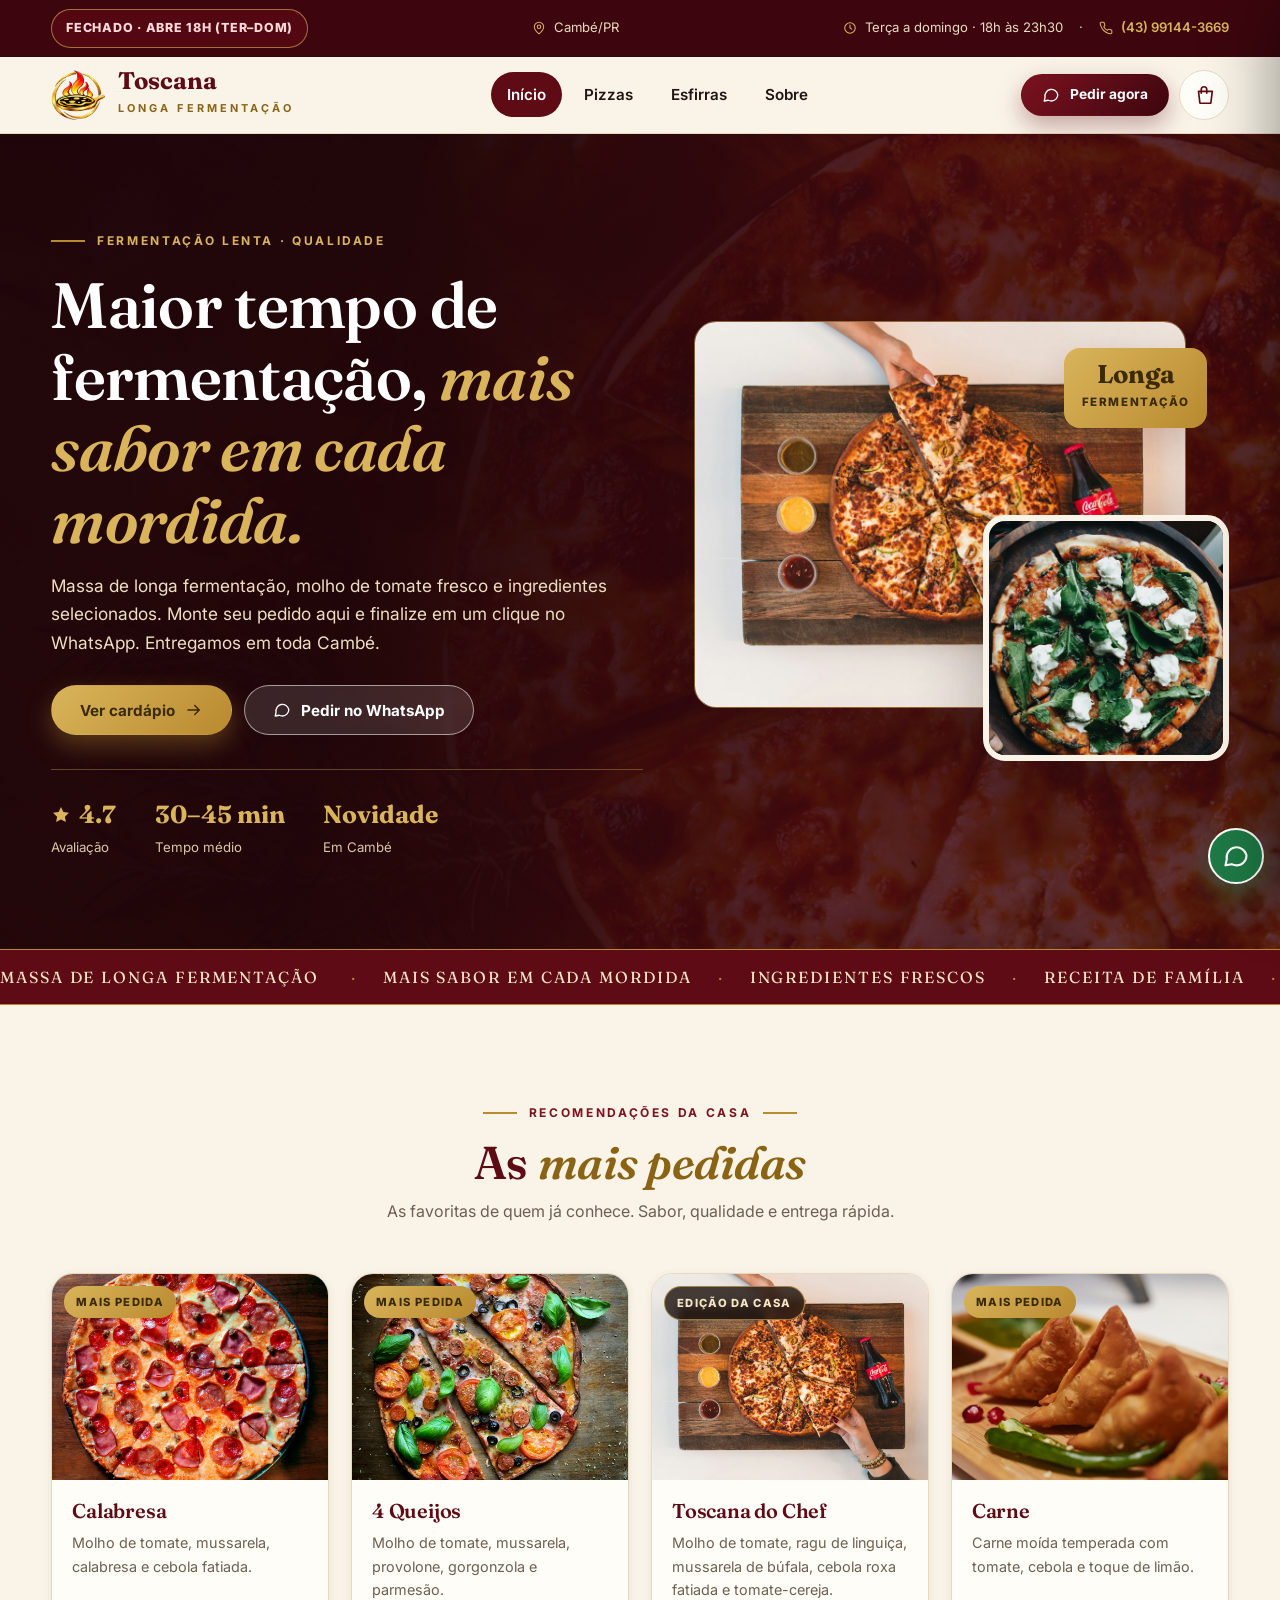
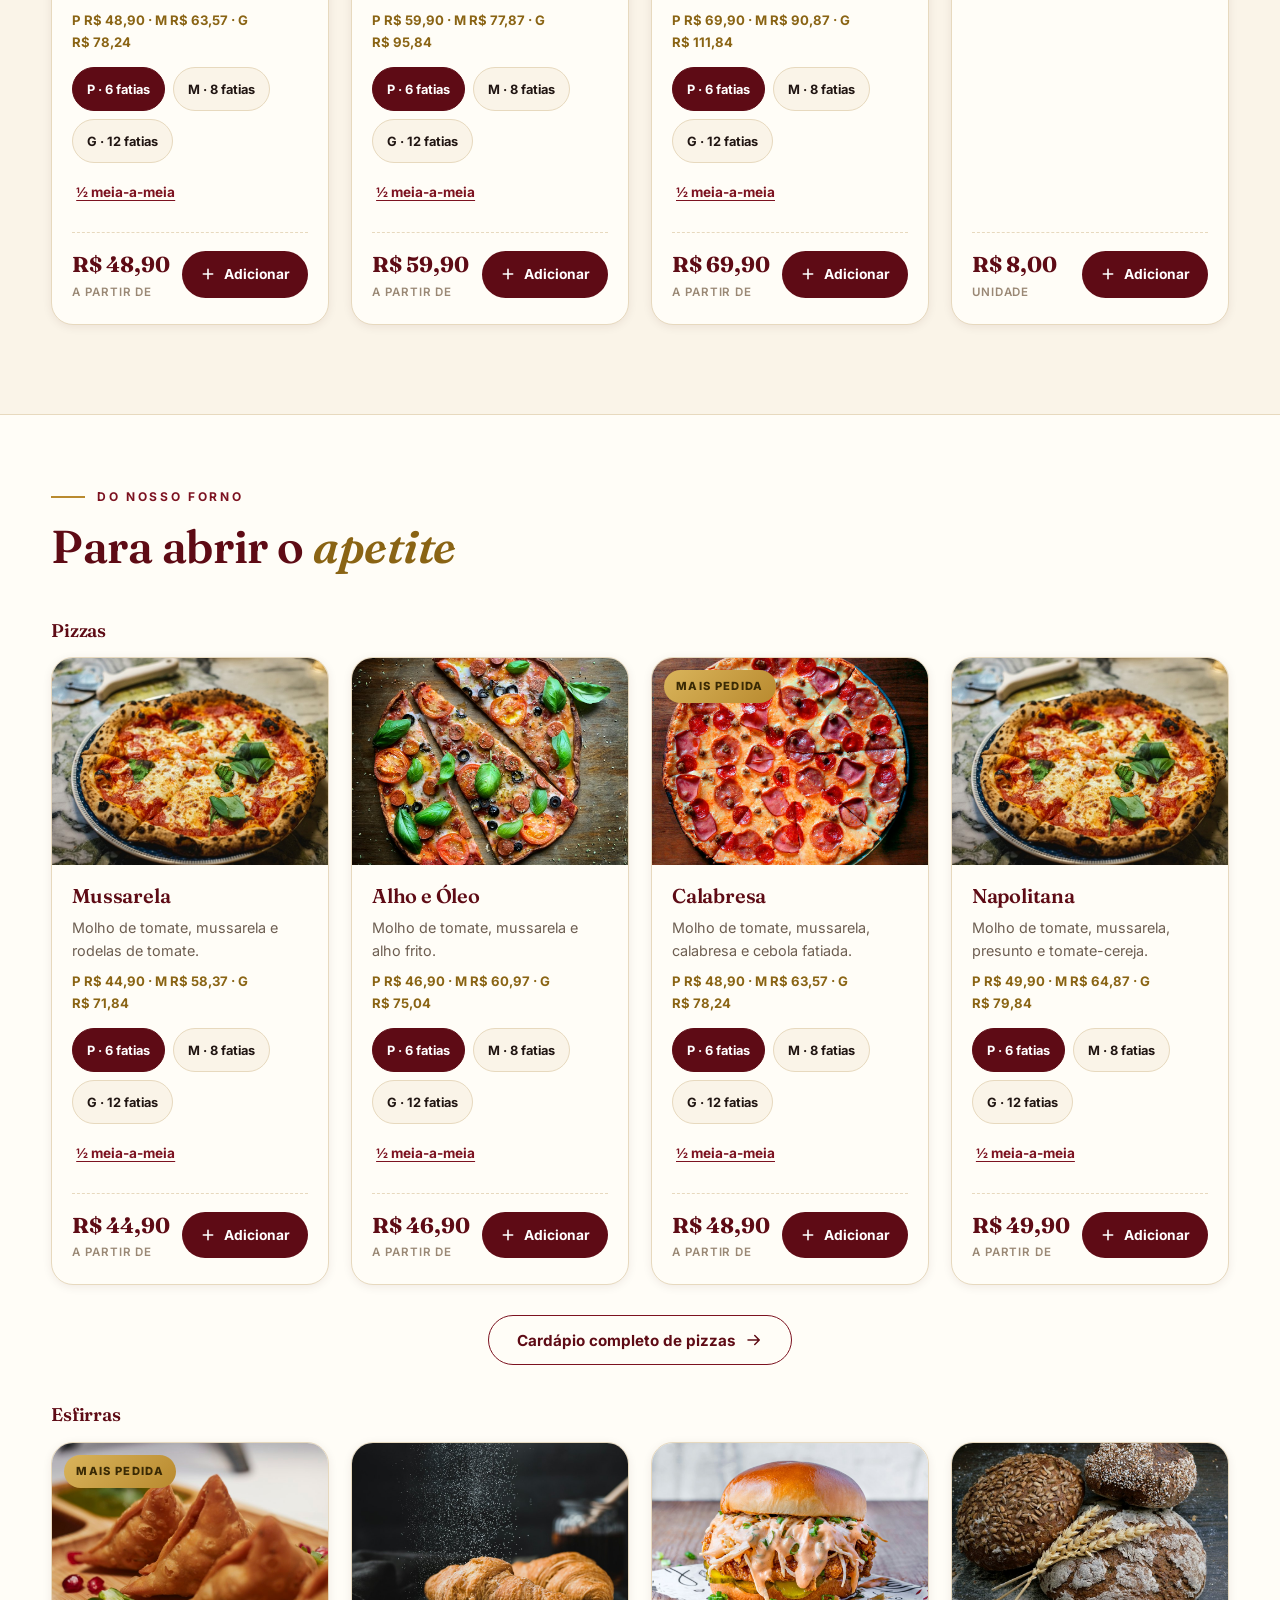
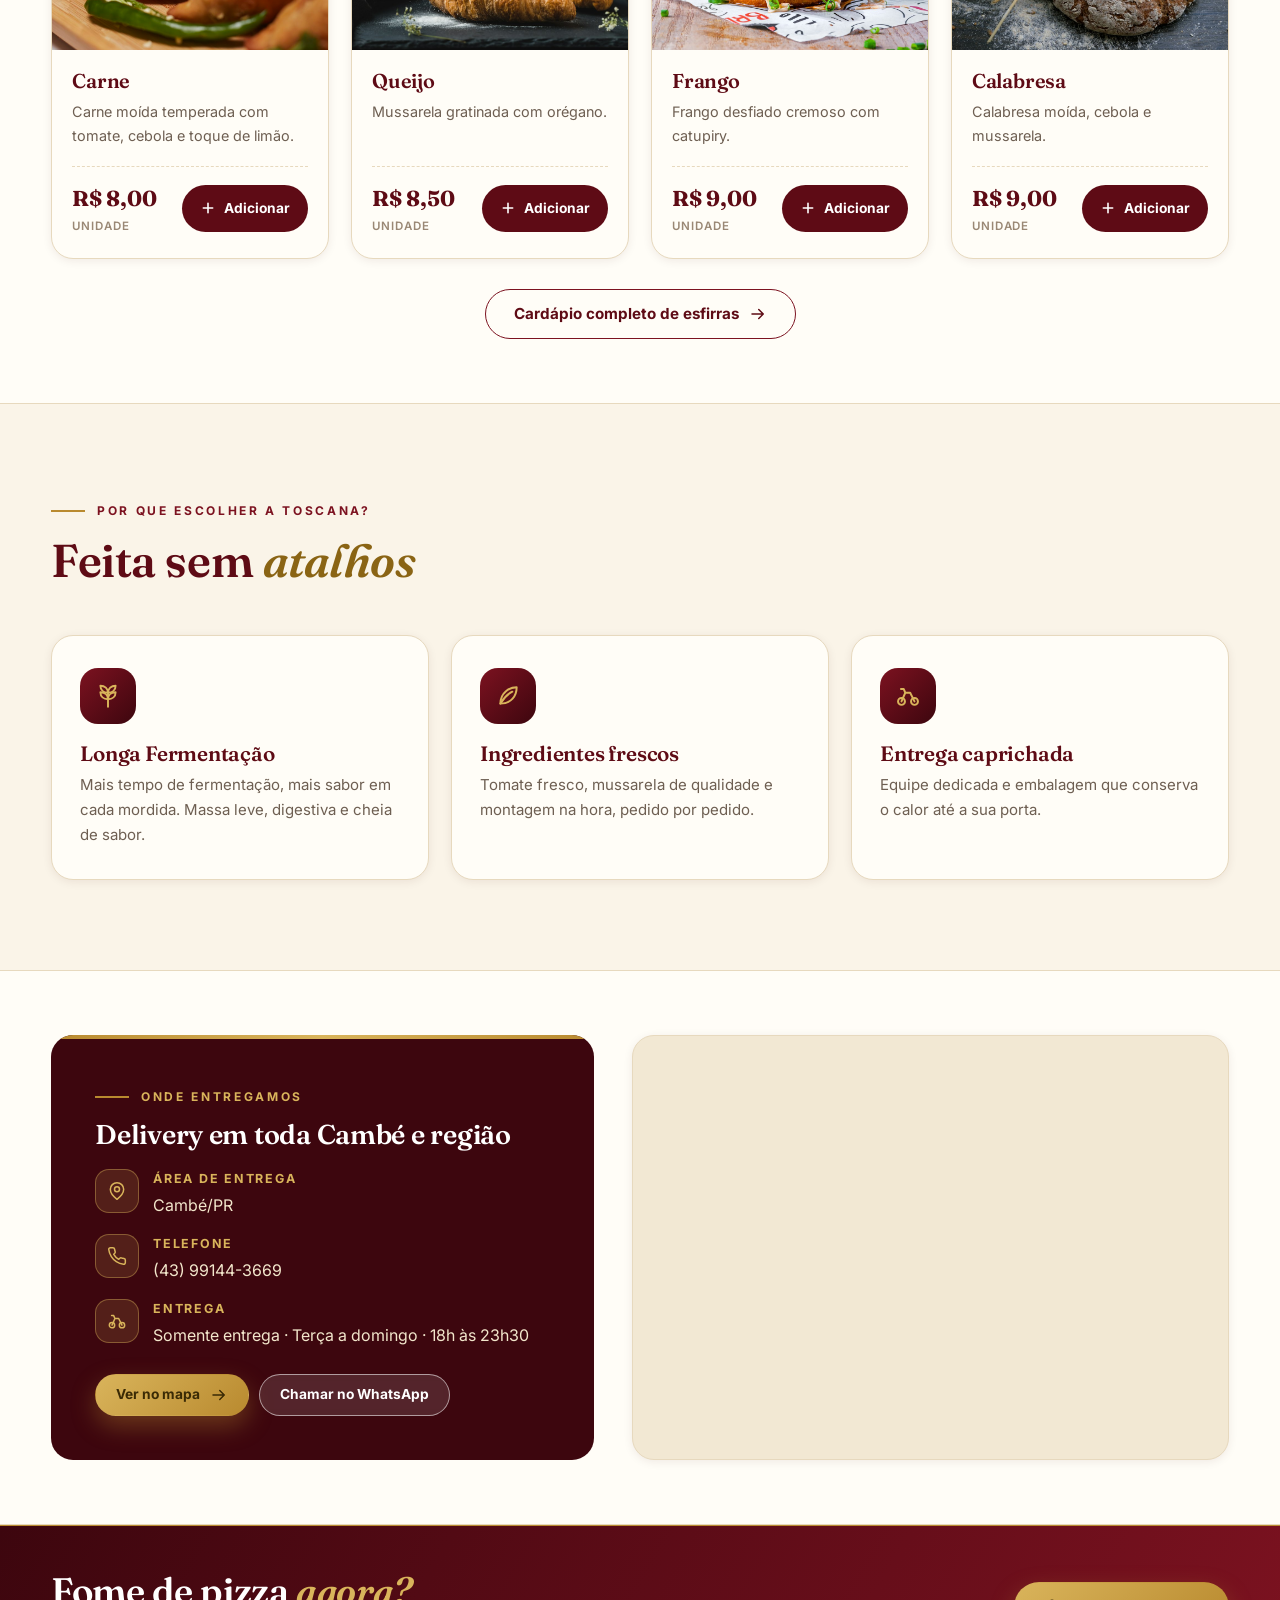
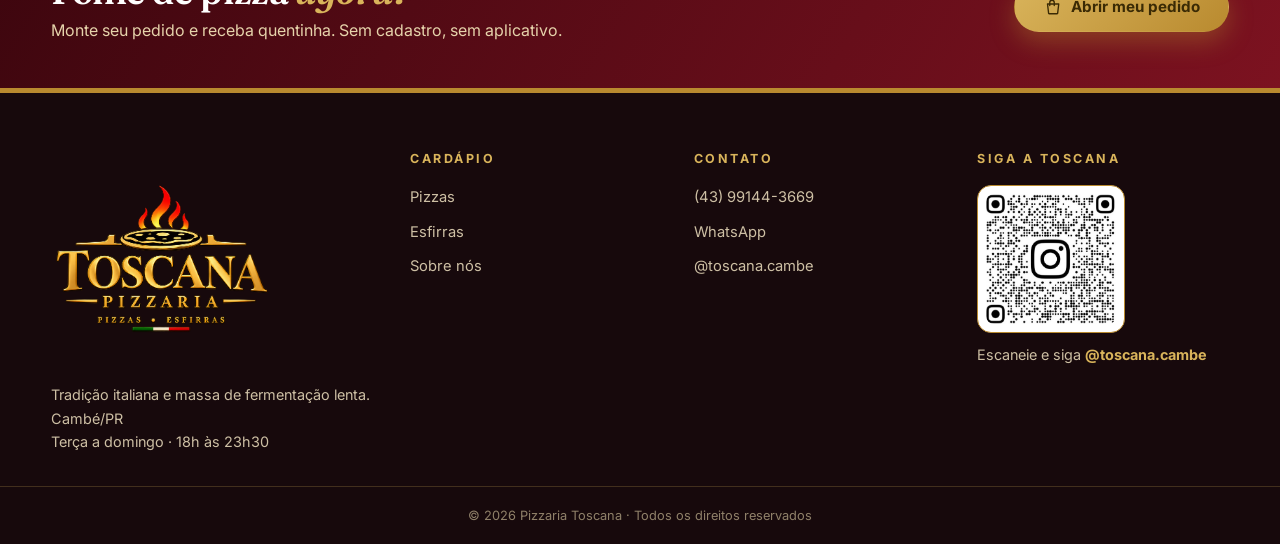
==== commit e23e4d70: "feat(contato): troca telefone e WhatsApp para (43) 99144-3669" ====
--- a/index.html
+++ b/index.html
@@ -42,7 +42,7 @@
 <div class="topbar">
   <div class="container">
     <span class="topbar-item"><span class="open-badge" data-open-badge>Aberto</span></span><span class="topbar-item topbar-item--hide-mobile"><svg><use href="#i-pin"/></svg><span data-bind="address">Cambé/PR</span></span>
-    <span class="topbar-item"><svg><use href="#i-clock"/></svg><span data-bind="hours">Terça a domingo · 18h às 23h30</span>&nbsp;&nbsp;·&nbsp;&nbsp;<svg><use href="#i-phone"/></svg><a data-bind="phone-href" href="#"><span data-bind="phone">(43) 98860-4583</span></a></span>
+    <span class="topbar-item"><svg><use href="#i-clock"/></svg><span data-bind="hours">Terça a domingo · 18h às 23h30</span>&nbsp;&nbsp;·&nbsp;&nbsp;<svg><use href="#i-phone"/></svg><a data-bind="phone-href" href="#"><span data-bind="phone">(43) 99144-3669</span></a></span>
   </div>
 </div>
 
@@ -173,7 +173,7 @@
         <h3>Delivery em toda Cambé e região</h3>
         <ul class="info-list">
           <li><span class="info-ico"><svg><use href="#i-pin"/></svg></span><div><strong>Área de entrega</strong><p data-bind="address">Cambé/PR e Região</p></div></li>
-          <li><span class="info-ico"><svg><use href="#i-phone"/></svg></span><div><strong>Telefone</strong><p><a data-bind="phone-href" href="#"><span data-bind="phone">(43) 98860-4583</span></a></p></div></li>
+          <li><span class="info-ico"><svg><use href="#i-phone"/></svg></span><div><strong>Telefone</strong><p><a data-bind="phone-href" href="#"><span data-bind="phone">(43) 99144-3669</span></a></p></div></li>
           <li><span class="info-ico"><svg><use href="#i-bike"/></svg></span><div><strong>Entrega</strong><p>Somente entrega · <span data-bind="hours">Terça a domingo · 18h às 23h30</span></p></div></li>
         </ul>
         <div class="info-actions">
@@ -201,7 +201,7 @@
       <p style="margin-top:14px">Tradição italiana e massa de fermentação lenta.<br><span data-bind="address">Cambé/PR</span><br><span data-bind="hours">Terça a domingo · 18h às 23h30</span></p>
     </div>
     <div><h4>Cardápio</h4><ul><li><a href="pizzas.html">Pizzas</a></li><li><a href="esfirras.html">Esfirras</a></li><li><a href="sobre.html">Sobre nós</a></li></ul></div>
-    <div><h4>Contato</h4><ul><li><a data-bind="phone-href" href="#"><span data-bind="phone">(43) 98860-4583</span></a></li><li><a data-bind="wa" href="#">WhatsApp</a></li><li><a data-bind="ig" href="#" target="_blank" rel="noopener"><span data-bind="ig-handle">@toscana.cambe</span></a></li></ul></div>
+    <div><h4>Contato</h4><ul><li><a data-bind="phone-href" href="#"><span data-bind="phone">(43) 99144-3669</span></a></li><li><a data-bind="wa" href="#">WhatsApp</a></li><li><a data-bind="ig" href="#" target="_blank" rel="noopener"><span data-bind="ig-handle">@toscana.cambe</span></a></li></ul></div>
     <div><h4>Siga a Toscana</h4><a class="qr-card" data-bind="ig" href="#" target="_blank" rel="noopener" aria-label="Abrir o Instagram da Toscana"><img src="assets/qrcodeig.JPG" alt="QR Code do Instagram @toscana.cambe"></a><p class="qr-caption">Escaneie e siga <strong data-bind="ig-handle">@toscana.cambe</strong></p></div>
   </div>
   <div class="footer-bottom">© <span id="ano"></span> Pizzaria Toscana · Todos os direitos reservados</div>
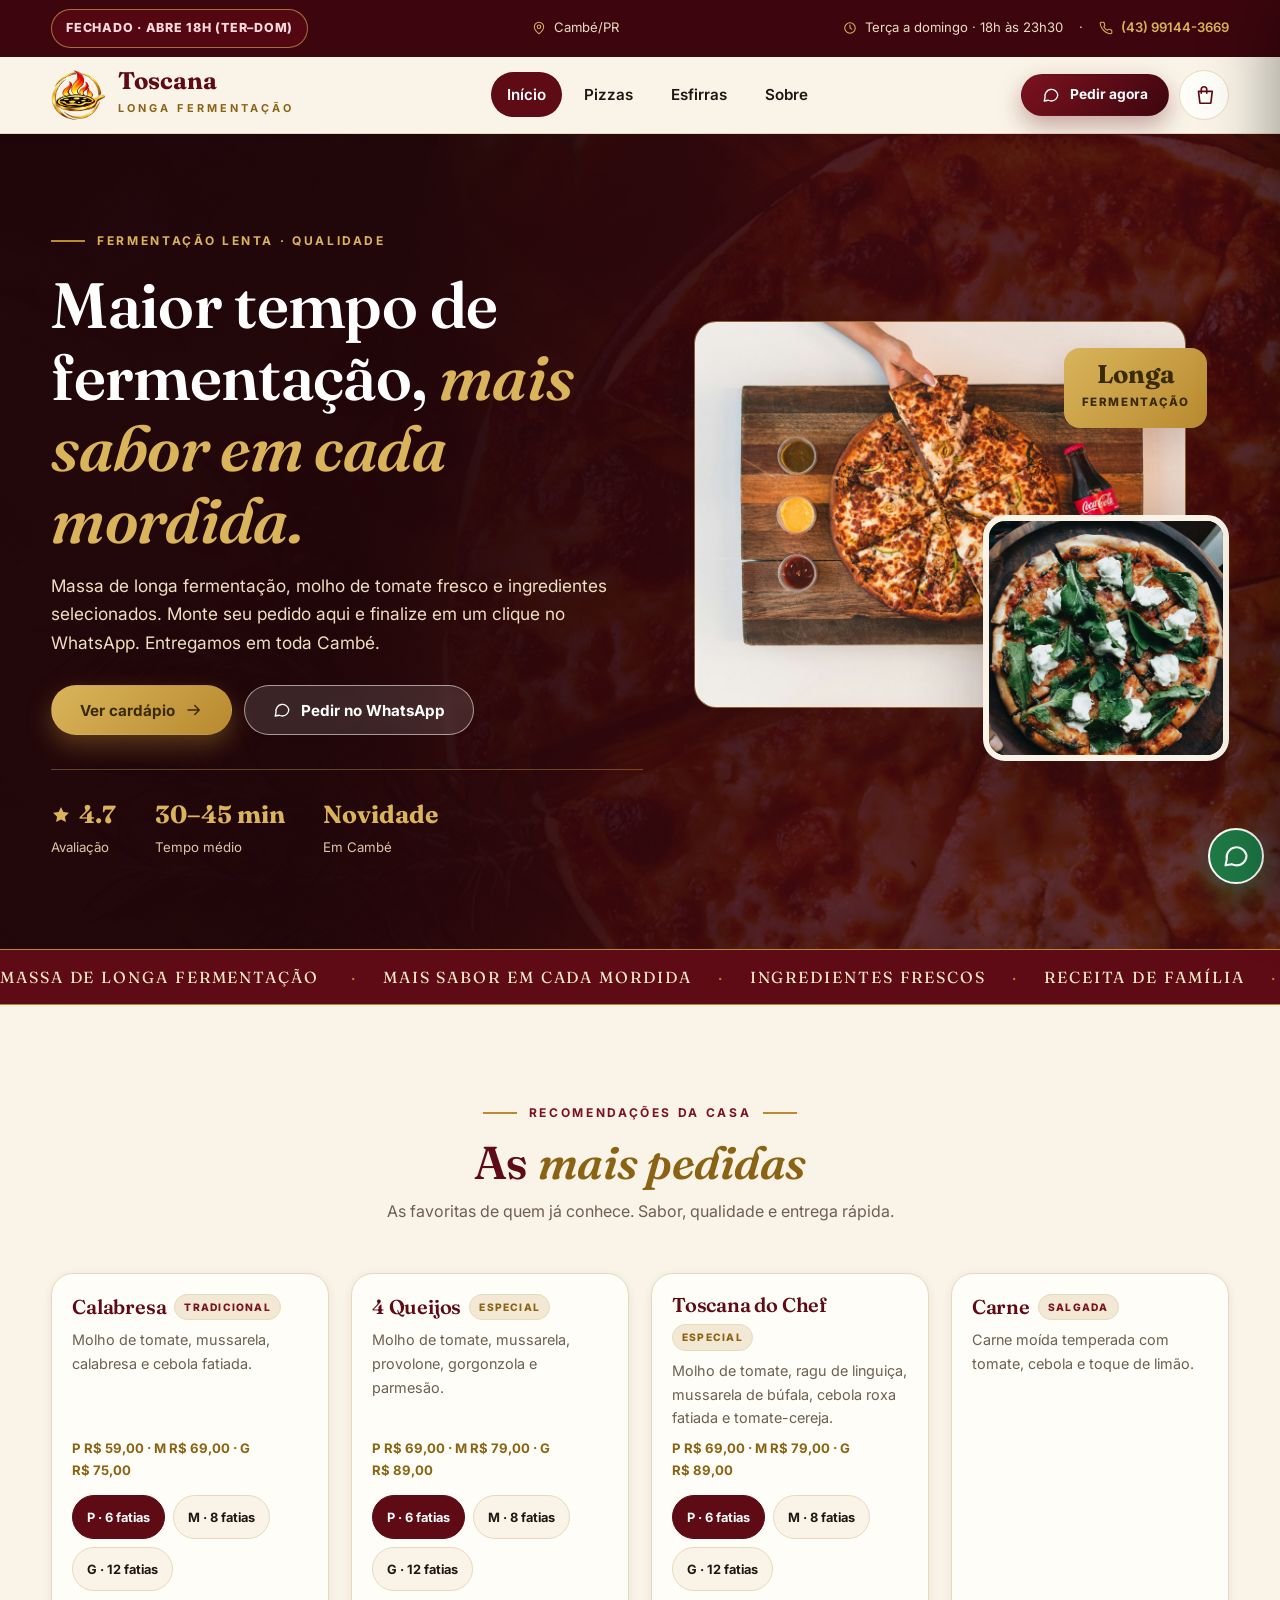
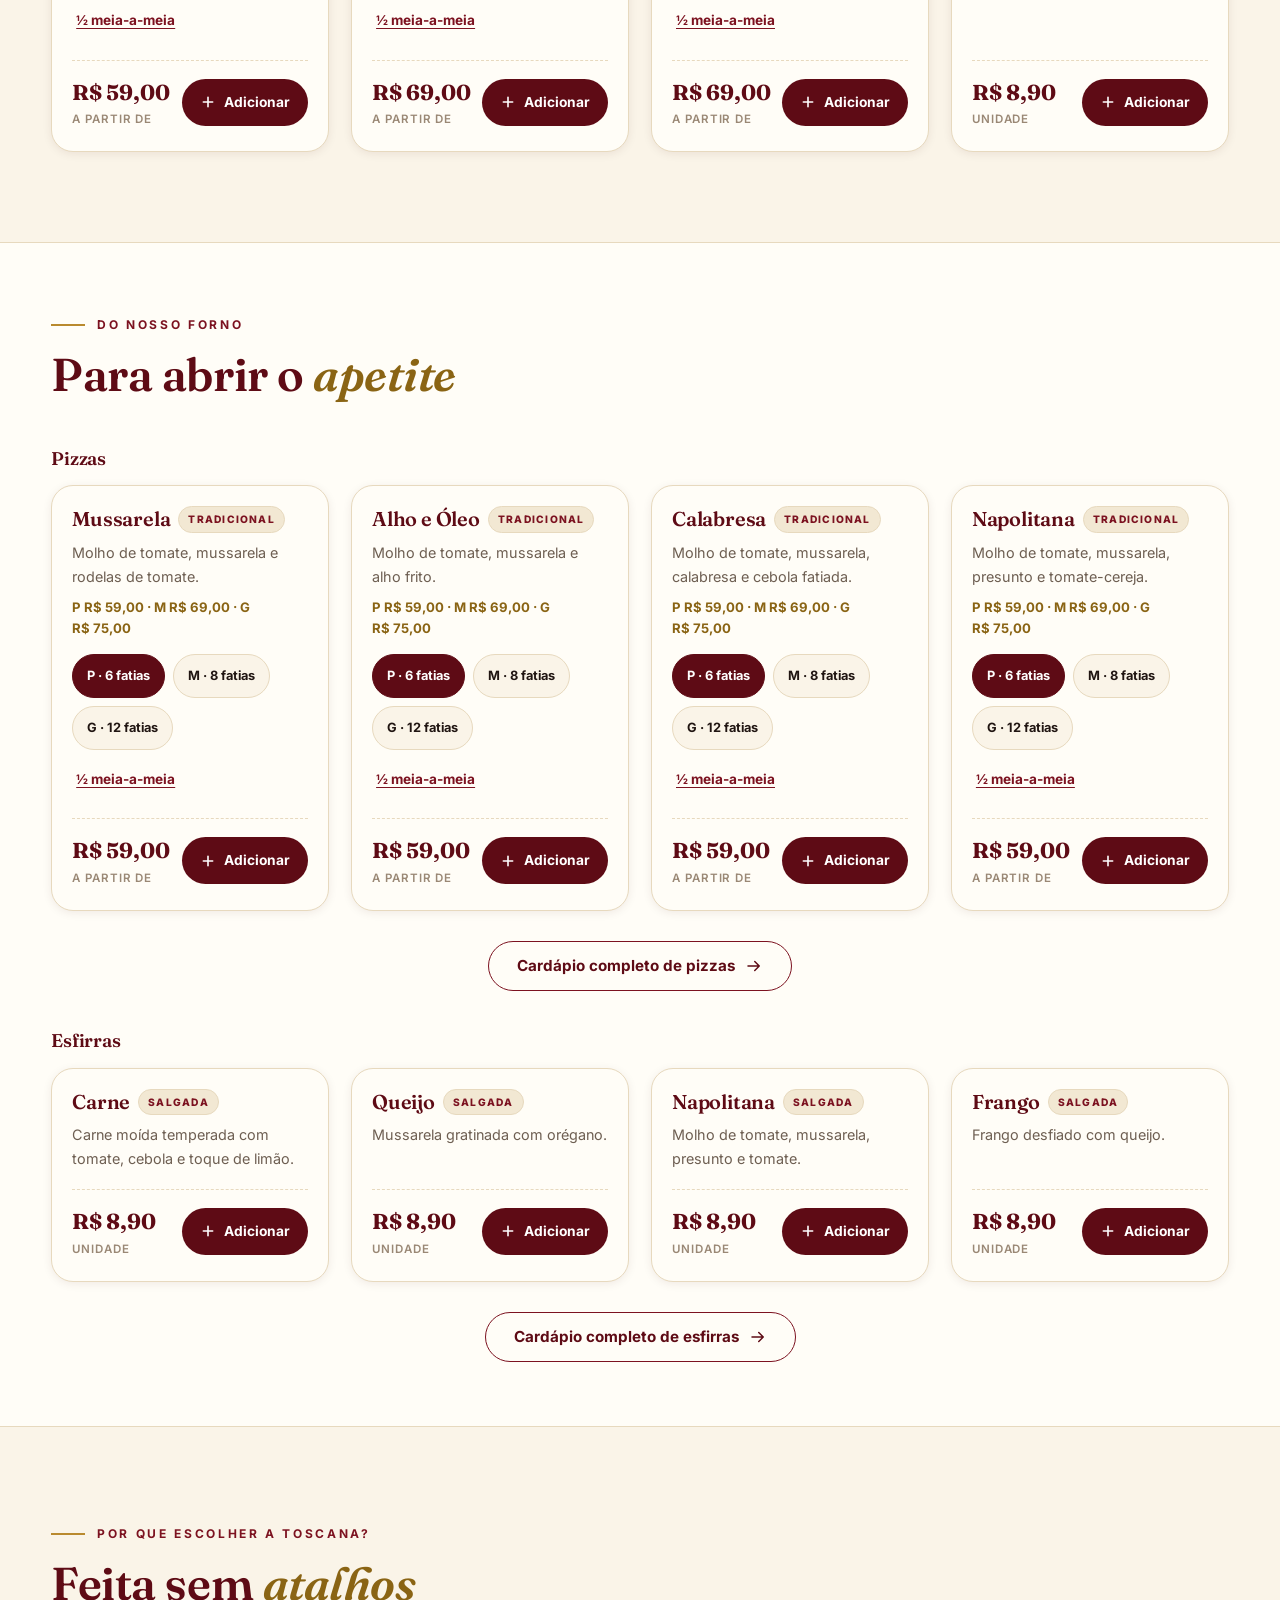
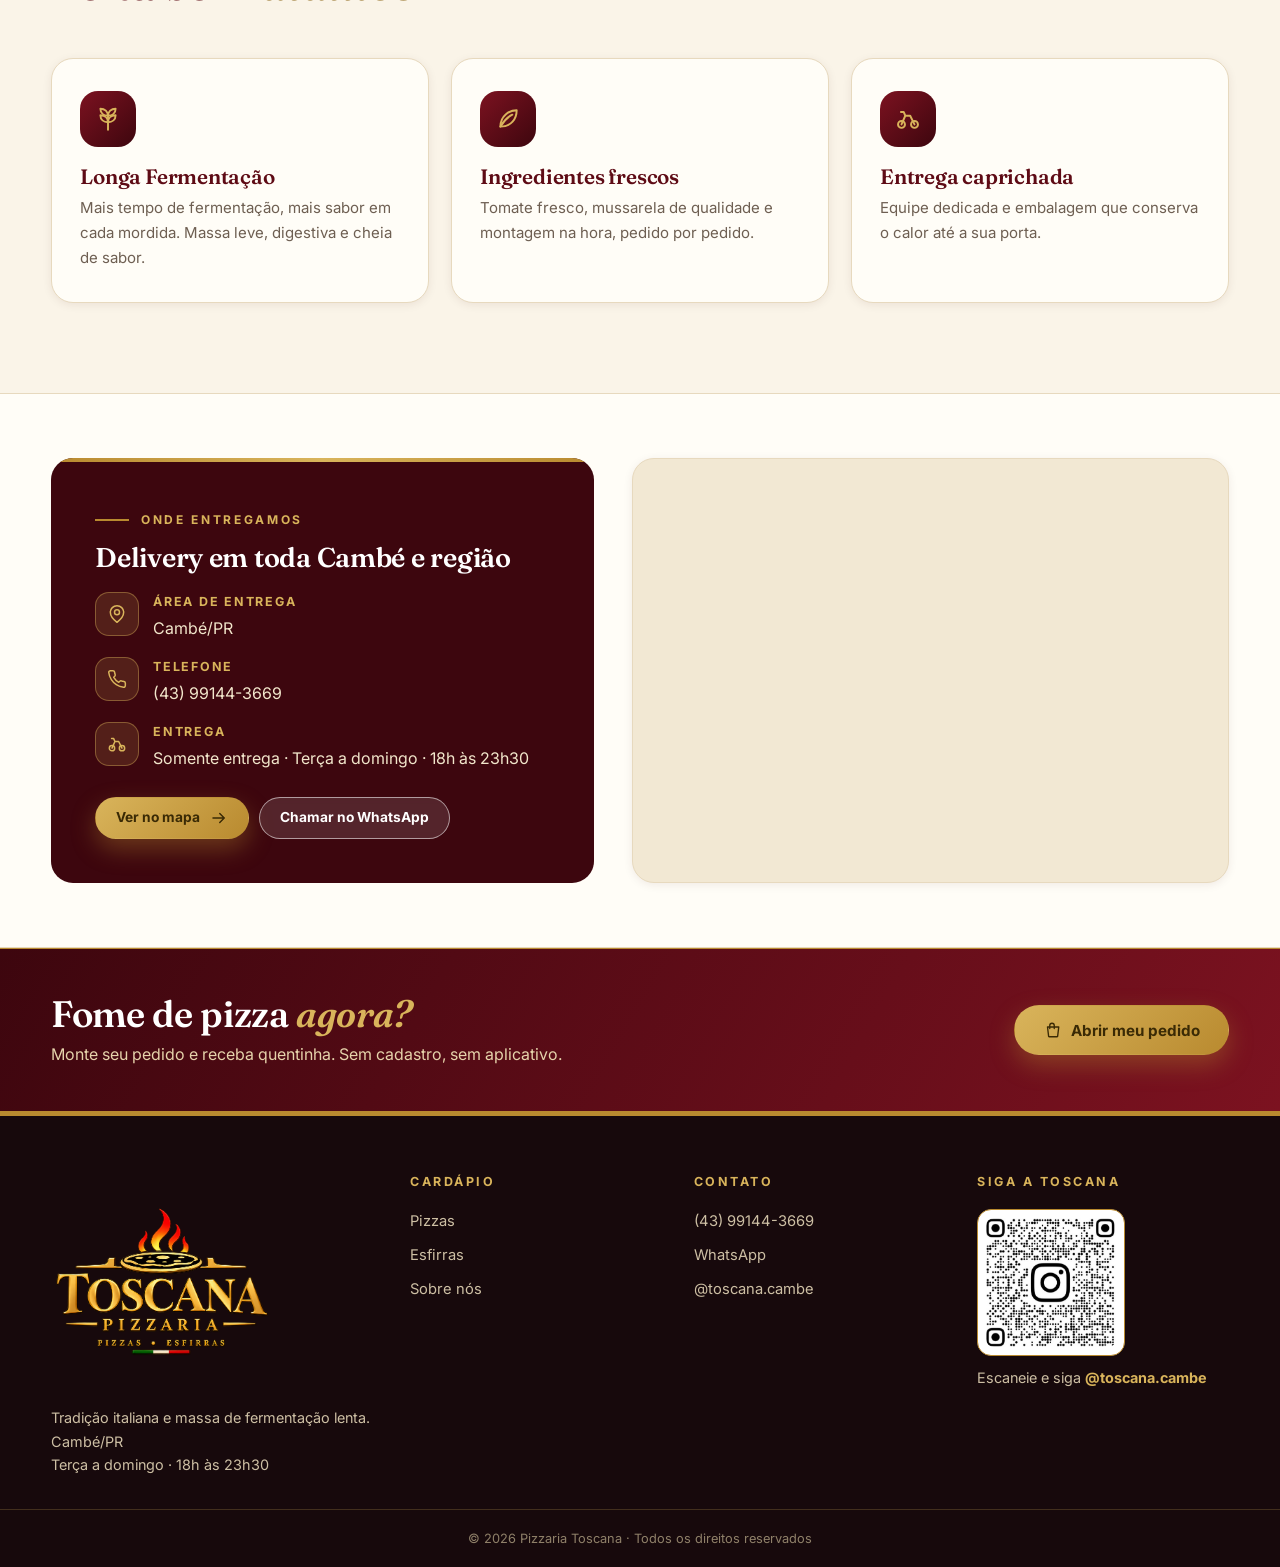
==== commit 710fa0b5: "fix(pwa): propagacao de CSS e navegacao em host estatico" ====
--- a/index.html
+++ b/index.html
@@ -5,17 +5,17 @@
 <meta name="viewport" content="width=device-width, initial-scale=1.0">
 <title>Toscana — Pizzas e Esfirras em Cambé</title>
 <meta name="description" content="Pizzaria Toscana: pizzas artesanais de fermentação lenta e esfirras fresquinhas, com entrega em Cambé. Monte seu pedido e finalize pelo WhatsApp.">
-<link rel="icon" type="image/png" href="assets/logo-mini.PNG">
+<link rel="icon" type="image/png" href="/assets/logo-mini.PNG">
 <meta property="og:title" content="Pizzaria Toscana — Delivery em Cambé">
 <meta property="og:description" content="Mais tempo de fermentação, mais sabor em cada mordida. Peça pelo WhatsApp.">
 <meta property="og:image" content="assets/hero.jpg">
-<link rel="preload" as="image" href="assets/hero.jpg" fetchpriority="high">
+<link rel="preload" as="image" href="/assets/hero.jpg" fetchpriority="high">
 <link rel="preconnect" href="https://fonts.googleapis.com">
 <link rel="preconnect" href="https://fonts.gstatic.com" crossorigin>
 <link href="https://fonts.googleapis.com/css2?family=Fraunces:ital,opsz,wght@0,9..144,500;0,9..144,650;1,9..144,500;1,9..144,650&family=Inter:wght@400;600;700;800&display=swap" rel="stylesheet">
-<link rel="stylesheet" href="css/style.css">
+<link rel="stylesheet" href="/css/style.css?v=6">
 <meta name="theme-color" content="#3d060e">
-<link rel="manifest" href="manifest.json">
+<link rel="manifest" href="/manifest.json">
 <script type="application/ld+json">{"@context":"https://schema.org","@type":"FoodEstablishment","name":"Pizzaria Toscana"}</script>
 </head>
 <body>
@@ -48,15 +48,15 @@
 
 <header class="site-header" id="siteHeader">
   <div class="container header-inner">
-    <a class="brand" href="index.html" aria-label="Pizzaria Toscana — início">
-      <span class="brand-badge"><img src="assets/logo-mini.PNG" alt="Toscana" width="52" height="52"></span>
+    <a class="brand" href="/" aria-label="Pizzaria Toscana — início">
+      <span class="brand-badge"><img src="/assets/logo-mini.PNG" alt="Toscana" width="52" height="52"></span>
       <span><span class="brand-name">Toscana</span><span class="brand-sub">Longa Fermentação</span></span>
     </a>
     <nav class="main-nav" aria-label="Navegação principal">
-      <a href="index.html" class="is-active">Início</a>
-      <a href="pizzas.html">Pizzas</a>
-      <a href="esfirras.html">Esfirras</a>
-      <a href="sobre.html">Sobre</a>
+      <a href="/" class="is-active">Início</a>
+      <a href="/pizzas">Pizzas</a>
+      <a href="/esfirras">Esfirras</a>
+      <a href="/sobre">Sobre</a>
     </nav>
     <div class="header-actions">
       <a class="btn btn--wine btn--sm" data-bind="wa" href="#"><svg><use href="#i-chat"/></svg>Pedir agora</a>
@@ -68,24 +68,24 @@
 
 <nav class="mobile-nav" id="mobileNav" aria-label="Menu">
   <div style="display:flex;justify-content:flex-end"><button class="icon-btn" type="button" id="mobileClose" aria-label="Fechar menu" style="border-color:var(--line);color:var(--wine-800)"><svg><use href="#i-x"/></svg></button></div>
-  <a class="mobile-link" href="index.html">Início</a>
-  <a class="mobile-link" href="pizzas.html">Pizzas</a>
-  <a class="mobile-link" href="esfirras.html">Esfirras</a>
-  <a class="mobile-link" href="sobre.html">Sobre</a>
+  <a class="mobile-link" href="/">Início</a>
+  <a class="mobile-link" href="/pizzas">Pizzas</a>
+  <a class="mobile-link" href="/esfirras">Esfirras</a>
+  <a class="mobile-link" href="/sobre">Sobre</a>
   <a class="btn btn--wine btn--block" data-bind="wa" href="#">Pedir no WhatsApp</a>
 </nav>
 
 <main>
   <!-- Hero -->
   <section class="hero">
-    <div class="hero-bg"><img src="assets/hero.jpg" alt="Pizza artesanal da Pizzaria Toscana" fetchpriority="high"></div>
+    <div class="hero-bg"><img src="/assets/hero.jpg" alt="Pizza artesanal da Pizzaria Toscana" fetchpriority="high"></div>
     <div class="container">
       <div>
         <span class="eyebrow eyebrow--light">Fermentação lenta · Qualidade</span>
         <h1>Maior tempo de fermentação, <em>mais sabor em cada mordida.</em></h1>
         <p class="lead">Massa de longa fermentação, molho de tomate fresco e ingredientes selecionados. Monte seu pedido aqui e finalize em um clique no WhatsApp. Entregamos em toda Cambé.</p>
         <div class="hero-cta">
-          <a href="pizzas.html" class="btn btn--gold">Ver cardápio<svg><use href="#i-arrow"/></svg></a>
+          <a href="/pizzas" class="btn btn--gold">Ver cardápio<svg><use href="#i-arrow"/></svg></a>
           <a data-bind="wa" href="#" class="btn btn--light"><svg><use href="#i-chat"/></svg>Pedir no WhatsApp</a>
         </div>
         <div class="hero-proof">
@@ -95,9 +95,9 @@
         </div>
       </div>
       <div class="collage" aria-hidden="true">
-        <div class="collage-main"><img src="assets/pizza-toscana.jpg" alt="Pizza especial da casa" loading="lazy" decoding="async" width="640" height="480"></div>
+        <div class="collage-main"><img src="/assets/pizza-toscana.jpg" alt="Pizza especial da casa" loading="lazy" decoding="async" width="640" height="480"></div>
         <div class="collage-badge"><strong>Longa</strong><span>Fermentação</span></div>
-        <div class="collage-small"><img src="assets/forno.jpg" alt="Pizza assando no forno" loading="lazy" decoding="async" width="400" height="400"></div>
+        <div class="collage-small"><img src="/assets/forno.jpg" alt="Pizza assando no forno" loading="lazy" decoding="async" width="400" height="400"></div>
       </div>
     </div>
   </section>
@@ -131,10 +131,10 @@
       </div>
       <h3 style="font-size:1.15rem;color:var(--wine-800);margin-bottom:16px">Pizzas</h3>
       <div class="grid grid--4" data-menu="pizzas" data-limit="4"></div>
-      <div class="section-more"><a href="pizzas.html" class="btn btn--ghost">Cardápio completo de pizzas<svg><use href="#i-arrow"/></svg></a></div>
+      <div class="section-more"><a href="/pizzas" class="btn btn--ghost">Cardápio completo de pizzas<svg><use href="#i-arrow"/></svg></a></div>
       <h3 style="font-size:1.15rem;color:var(--wine-800);margin:40px 0 16px">Esfirras</h3>
       <div class="grid grid--4" data-menu="esfirras" data-limit="4"></div>
-      <div class="section-more"><a href="esfirras.html" class="btn btn--ghost">Cardápio completo de esfirras<svg><use href="#i-arrow"/></svg></a></div>
+      <div class="section-more"><a href="/esfirras" class="btn btn--ghost">Cardápio completo de esfirras<svg><use href="#i-arrow"/></svg></a></div>
     </div>
   </section>
 
@@ -197,12 +197,12 @@
 <footer class="site-footer">
   <div class="container footer-grid">
     <div>
-      <img class="footer-logo" src="assets/logo-full.PNG" alt="Pizzaria Toscana — Pizzas e Esfirras">
+      <img class="footer-logo" src="/assets/logo-full.PNG" alt="Pizzaria Toscana — Pizzas e Esfirras">
       <p style="margin-top:14px">Tradição italiana e massa de fermentação lenta.<br><span data-bind="address">Cambé/PR</span><br><span data-bind="hours">Terça a domingo · 18h às 23h30</span></p>
     </div>
-    <div><h4>Cardápio</h4><ul><li><a href="pizzas.html">Pizzas</a></li><li><a href="esfirras.html">Esfirras</a></li><li><a href="sobre.html">Sobre nós</a></li></ul></div>
+    <div><h4>Cardápio</h4><ul><li><a href="/pizzas">Pizzas</a></li><li><a href="/esfirras">Esfirras</a></li><li><a href="/sobre">Sobre nós</a></li></ul></div>
     <div><h4>Contato</h4><ul><li><a data-bind="phone-href" href="#"><span data-bind="phone">(43) 99144-3669</span></a></li><li><a data-bind="wa" href="#">WhatsApp</a></li><li><a data-bind="ig" href="#" target="_blank" rel="noopener"><span data-bind="ig-handle">@toscana.cambe</span></a></li></ul></div>
-    <div><h4>Siga a Toscana</h4><a class="qr-card" data-bind="ig" href="#" target="_blank" rel="noopener" aria-label="Abrir o Instagram da Toscana"><img src="assets/qrcodeig.JPG" alt="QR Code do Instagram @toscana.cambe"></a><p class="qr-caption">Escaneie e siga <strong data-bind="ig-handle">@toscana.cambe</strong></p></div>
+    <div><h4>Siga a Toscana</h4><a class="qr-card" data-bind="ig" href="#" target="_blank" rel="noopener" aria-label="Abrir o Instagram da Toscana"><img src="/assets/qrcodeig.JPG" alt="QR Code do Instagram @toscana.cambe"></a><p class="qr-caption">Escaneie e siga <strong data-bind="ig-handle">@toscana.cambe</strong></p></div>
   </div>
   <div class="footer-bottom">© <span id="ano"></span> Pizzaria Toscana · Todos os direitos reservados</div>
 </footer>
@@ -246,9 +246,9 @@
 <div class="toast" id="toast" role="status"></div>
 <a class="float-wa" data-bind="wa" href="#" aria-label="Conversar no WhatsApp"><svg><use href="#i-chat"/></svg></a>
 
-<script>if("serviceWorker" in navigator){window.addEventListener("load",function(){navigator.serviceWorker.register("sw.js").catch(function(){});});}</script>
-<script src="js/data.js"></script>
-<script src="js/store.js"></script>
-<script src="js/app.js"></script>
+<script>if("serviceWorker" in navigator){window.addEventListener("load",function(){navigator.serviceWorker.register("/sw.js",{updateViaCache:"none"}).catch(function(){});});}</script>
+<script src="/js/data.js"></script>
+<script src="/js/store.js"></script>
+<script src="/js/app.js"></script>
 </body>
 </html>
--- a/css/style.css
+++ b/css/style.css
@@ -213,25 +213,24 @@
 .grid { display: grid; gap: 22px; }
 .grid--4 { grid-template-columns: repeat(4, 1fr); }
 .grid--3 { grid-template-columns: repeat(3, 1fr); }
+/* Cardápios usam grade fluida (sem fotos, cartas text-first) */
+[data-menu] { grid-template-columns: repeat(auto-fill, minmax(250px, 1fr)); }
 .product-card {
   background: var(--paper); border: 1px solid var(--line); border-radius: var(--radius-lg);
-  overflow: hidden; display: flex; flex-direction: column;
+  display: flex; flex-direction: column;
   box-shadow: var(--shadow-sm);
   transition: transform 0.2s ease, box-shadow 0.2s ease;
 }
 .product-card:hover { transform: translateY(-5px); box-shadow: var(--shadow-md); }
-.product-media { position: relative; aspect-ratio: 4 / 3; overflow: hidden; background: var(--sand); }
-.product-media img { width: 100%; height: 100%; object-fit: cover; transition: transform 0.5s ease; }
-.product-card:hover .product-media img { transform: scale(1.06); }
-.flag {
-  position: absolute; top: 12px; left: 12px;
-  background: rgba(32, 21, 18, 0.82); color: var(--gold-100); backdrop-filter: blur(4px);
-  font-size: 0.7rem; font-weight: 800; letter-spacing: 0.12em; text-transform: uppercase;
-  padding: 7px 12px; border-radius: 999px; border: 1px solid rgba(217, 180, 91, 0.6);
-}
-.flag--gold { background: linear-gradient(135deg, var(--gold-300), var(--gold-500)); color: #3a2a05; border: none; }
+.pc-head { display: flex; flex-wrap: wrap; align-items: center; gap: 8px; }
+.pc-head h3 { font-size: 1.25rem; color: var(--wine-800); }
+.cat-tag {
+  font-size: 0.64rem; font-weight: 800; letter-spacing: 0.12em; text-transform: uppercase;
+  color: var(--wine-700); background: var(--sand); border: 1px solid var(--line);
+  padding: 4px 9px; border-radius: 999px;
+}
+.product-card[data-kind="especial"] .cat-tag { color: var(--gold-700); }
 .product-body { padding: 20px 20px 22px; display: flex; flex-direction: column; gap: 8px; flex: 1; }
-.product-body h3 { font-size: 1.25rem; color: var(--wine-800); }
 .product-desc { font-size: 0.9rem; color: var(--muted); flex: 1; }
 .size-row { display: flex; gap: 8px; margin-top: 6px; }
 .size-pill {
@@ -313,8 +312,8 @@
 
 /* ---------- 12. Sobre ---------- */
 .about-grid { display: grid; grid-template-columns: 1fr 1fr; gap: clamp(26px, 4vw, 56px); align-items: center; }
-.about-photos { position: relative; min-height: 480px; }
-.about-photos .ph1 { position: absolute; inset: 0 12% 18% 0; border-radius: var(--radius-lg); overflow: hidden; box-shadow: var(--shadow-md); }
+.about-photos { position: relative; min-height: 420px; }
+.about-photos .ph1 { position: absolute; inset: 0; border-radius: var(--radius-lg); overflow: hidden; box-shadow: var(--shadow-md); }
 .about-photos .ph2 { position: absolute; right: 0; bottom: 0; width: 52%; aspect-ratio: 4/3.4; border-radius: var(--radius-lg); overflow: hidden; border: 6px solid var(--cream); box-shadow: var(--shadow-lg); }
 .about-photos img { width: 100%; height: 100%; object-fit: cover; }
 .stats-row { display: grid; grid-template-columns: repeat(3, 1fr); gap: 14px; margin-top: 30px; padding-top: 26px; border-top: 1px solid var(--line); }
@@ -365,8 +364,7 @@
 .drawer-items { flex: 1; overflow-y: auto; padding: 18px; display: flex; flex-direction: column; gap: 12px; }
 .cart-empty { text-align: center; padding: 56px 20px; color: var(--muted); }
 .cart-empty svg { width: 52px; height: 52px; color: var(--line); margin: 0 auto 14px; }
-.cart-item { background: var(--paper); border: 1px solid var(--line); border-radius: var(--radius); padding: 12px; display: grid; grid-template-columns: 62px 1fr auto; gap: 12px; align-items: center; }
-.cart-item img { width: 62px; height: 62px; border-radius: 10px; object-fit: cover; }
+.cart-item { background: var(--paper); border: 1px solid var(--line); border-radius: var(--radius); padding: 12px; display: grid; grid-template-columns: 1fr auto; gap: 12px; align-items: center; }
 .cart-item h4 { font-family: var(--font-body); font-size: 0.9rem; font-weight: 700; color: var(--wine-800); }
 .cart-item .meta { font-size: 0.78rem; color: var(--muted); }
 .qty { display: inline-flex; align-items: center; gap: 10px; margin-top: 8px; }
@@ -529,11 +527,10 @@
   .cta-band .container { flex-direction: column; align-items: flex-start; }
   .map-frame, .map-frame iframe { min-height: min(420px, 60vh); }
   .about-photos { min-height: 320px; }
-  .cart-item { grid-template-columns: 56px 1fr auto; gap: 10px; padding: 10px; }
-  .cart-item img { width: 56px; height: 56px; }
+  .cart-item { gap: 10px; padding: 10px; }
   .sticky-bar { gap: 10px; padding: 8px 8px 8px 16px; }
   .btn--light { backdrop-filter: none; -webkit-backdrop-filter: none; }
-  .flag { backdrop-filter: none; -webkit-backdrop-filter: none; }
+
   section { content-visibility: auto; contain-intrinsic-size: auto 600px; }
 }
 @media (max-width: 380px) {
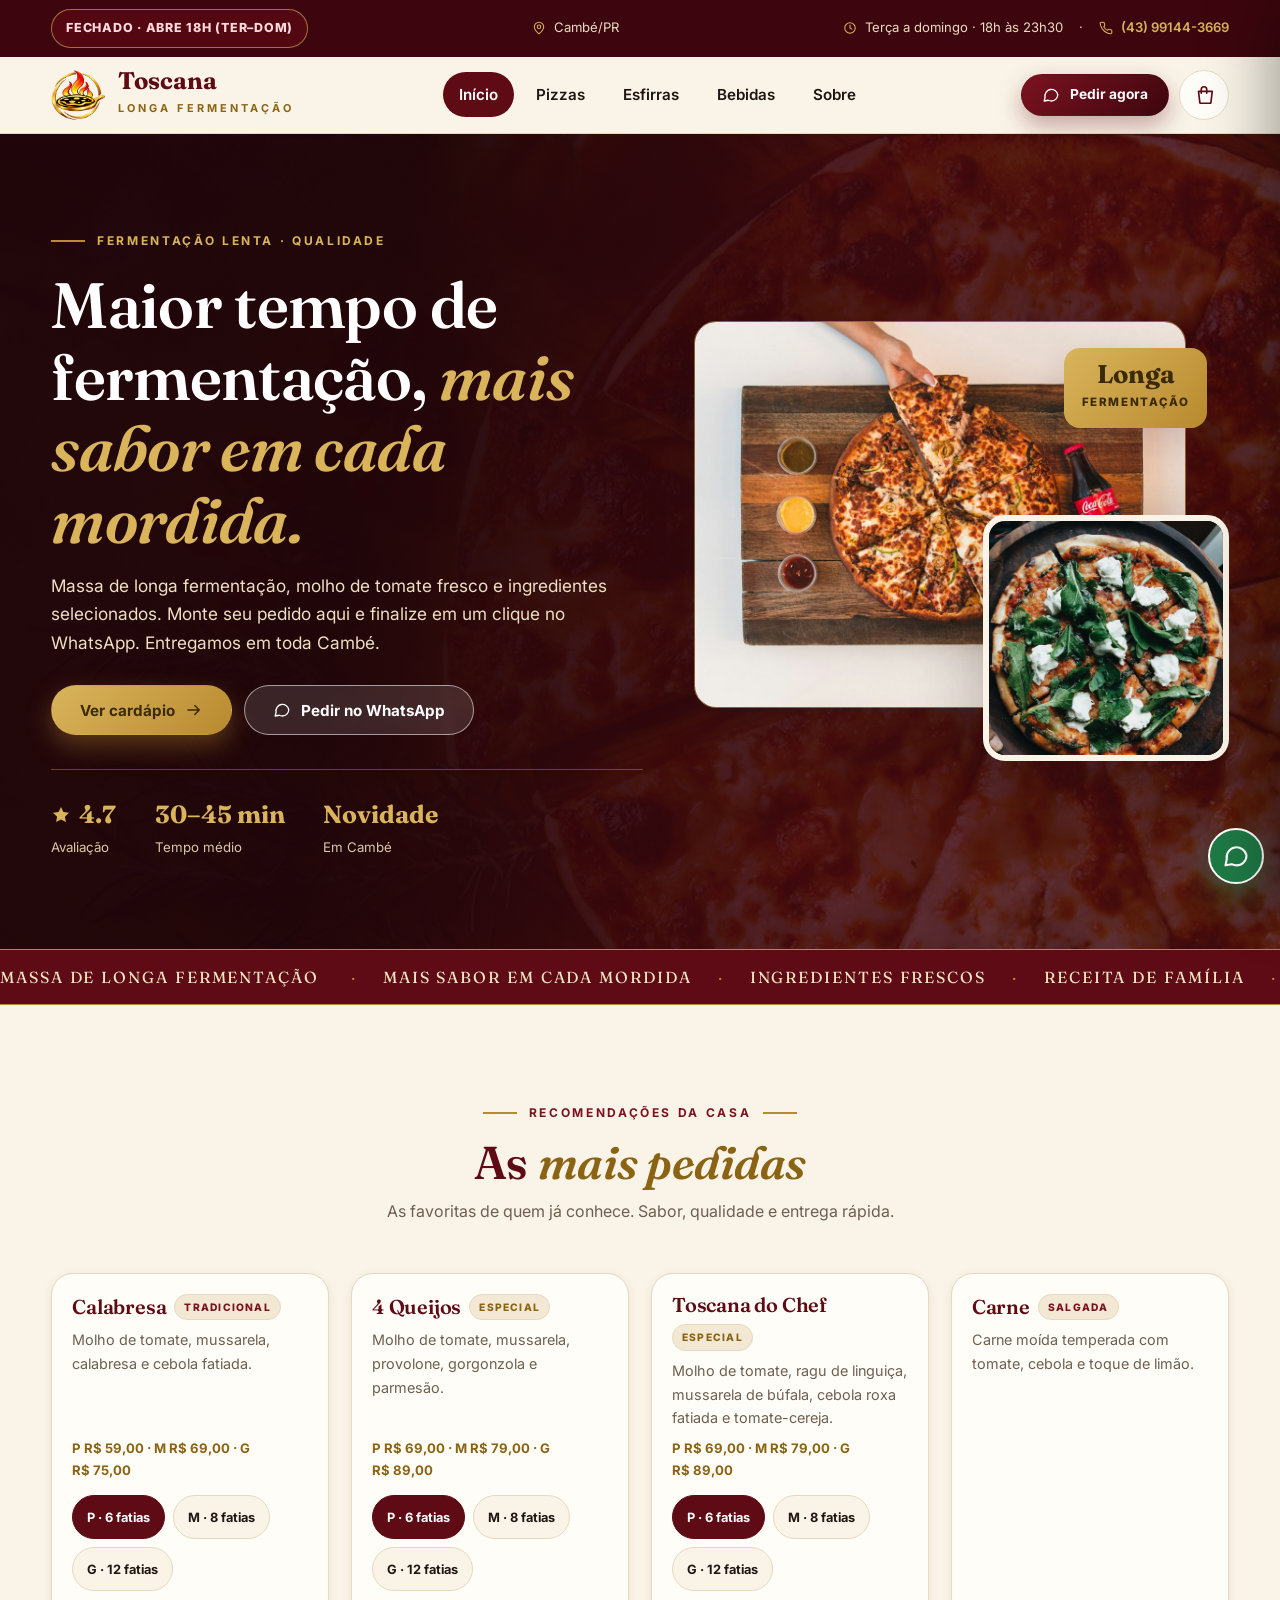
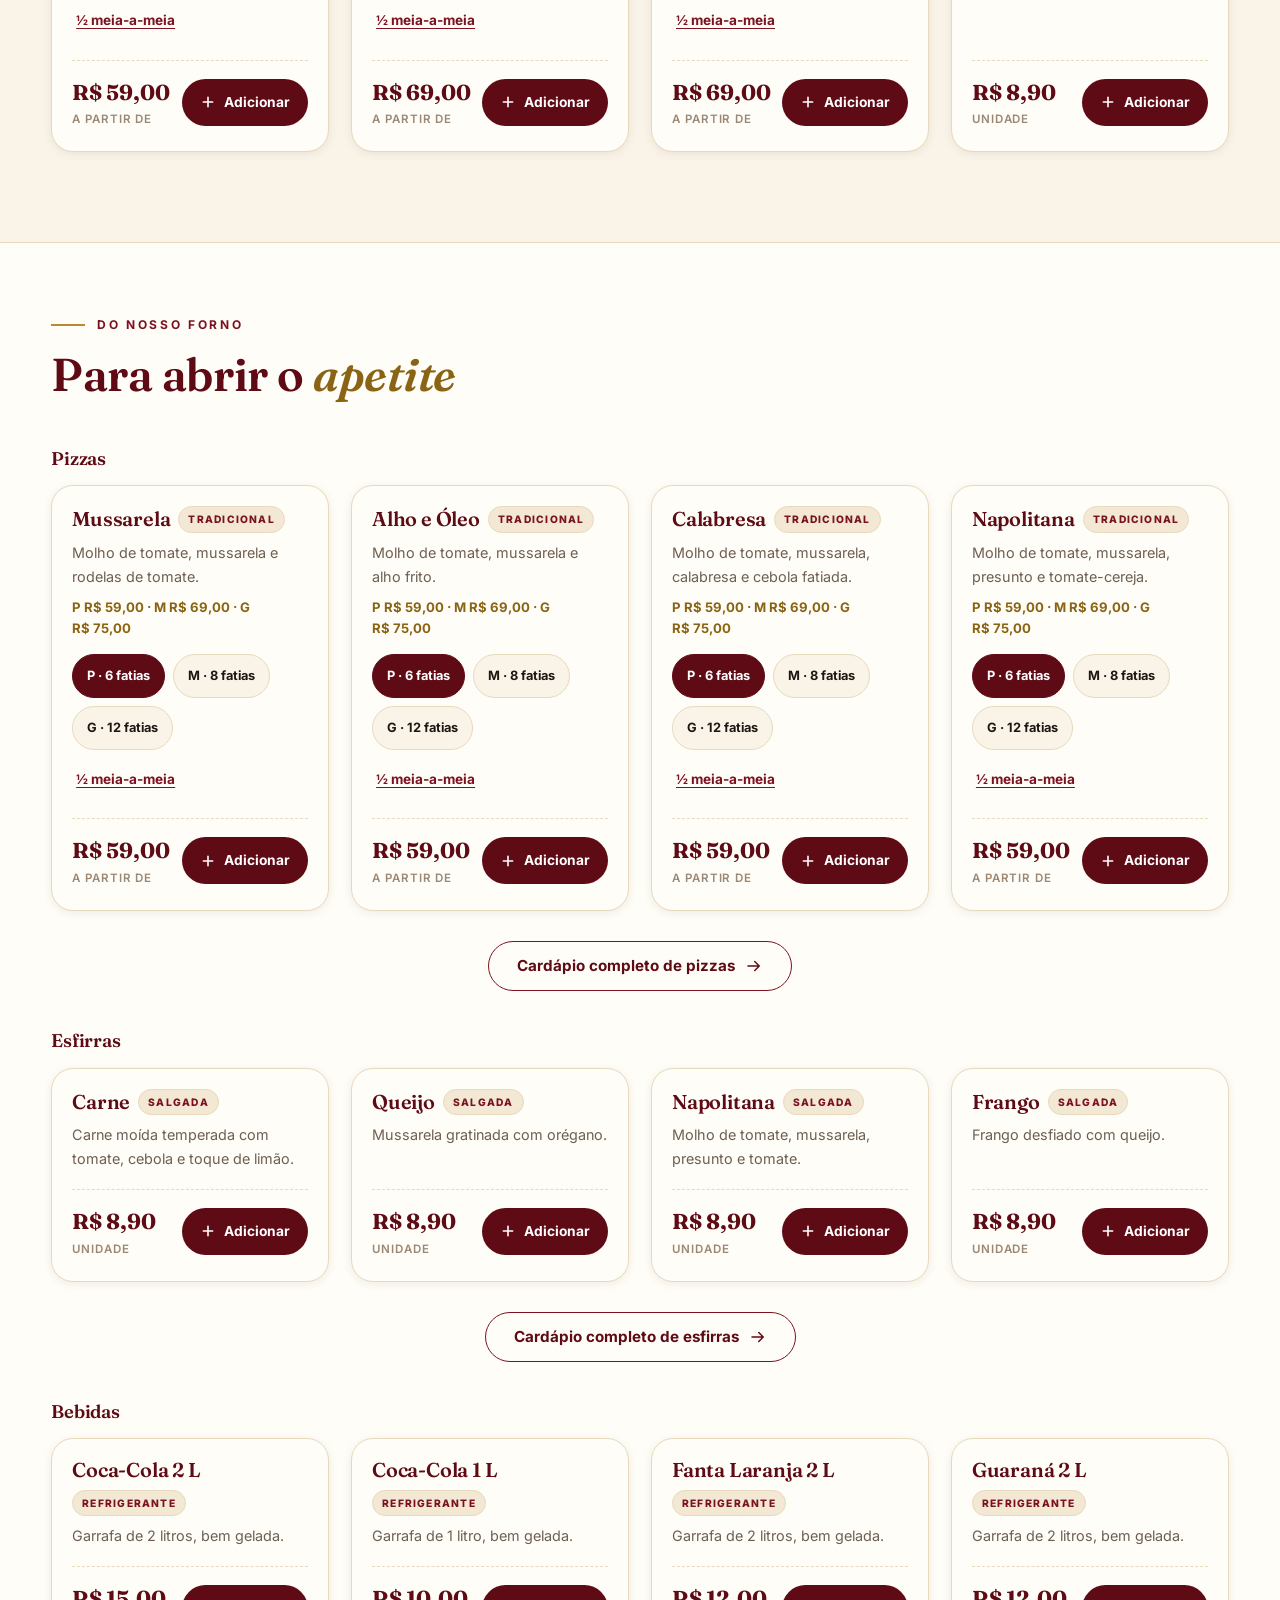
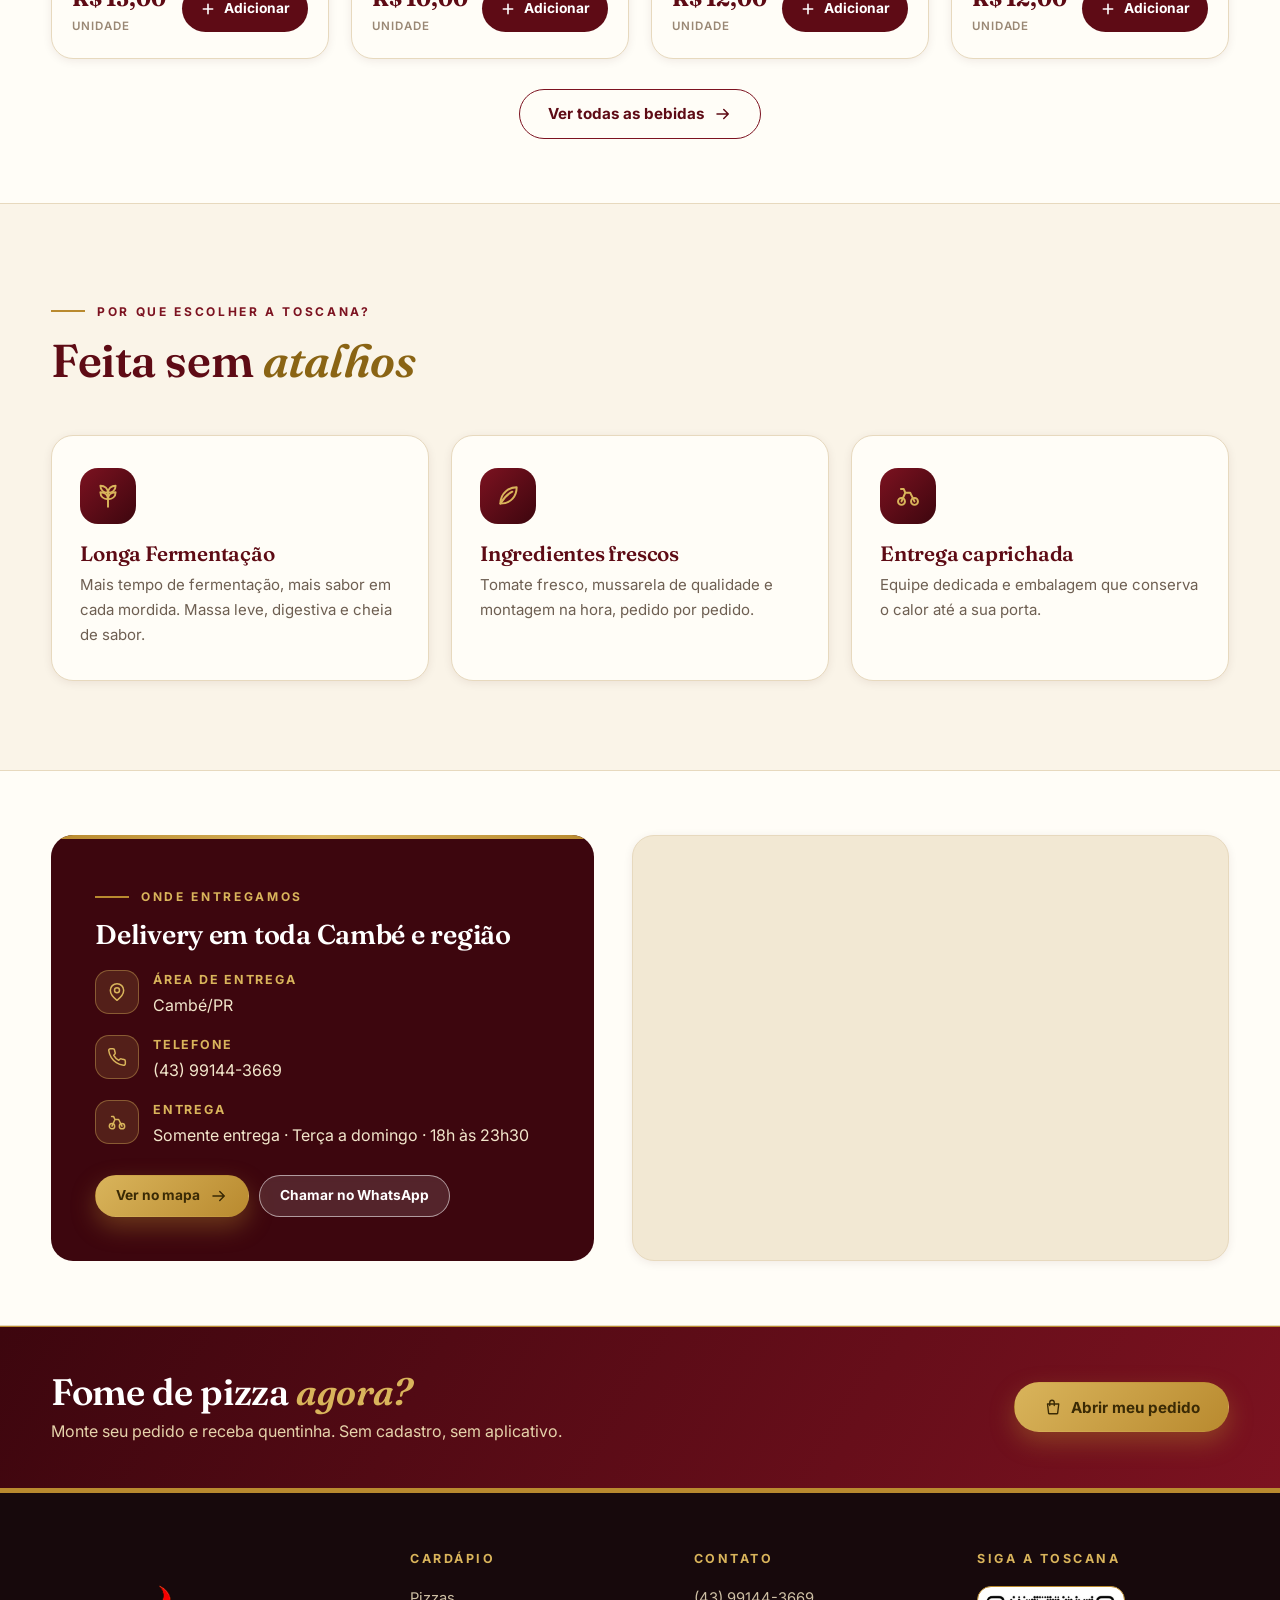
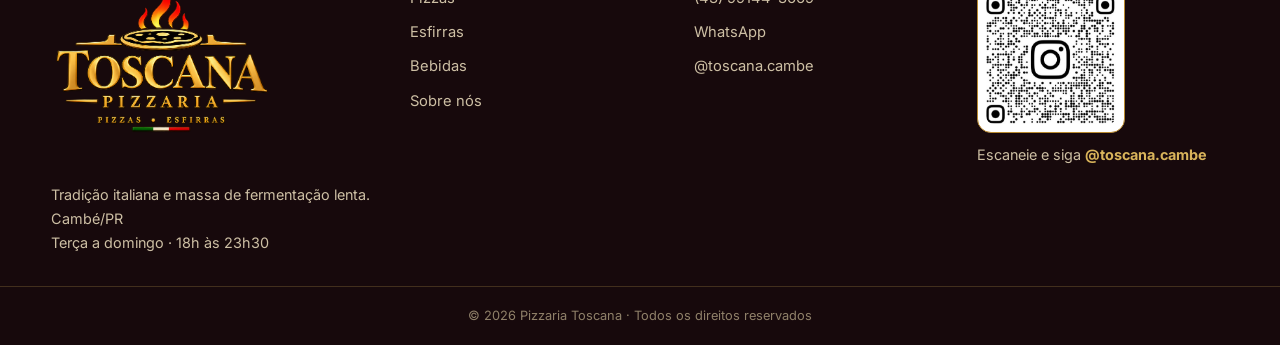
==== commit 695e7f79: "feat(bebidas): nova categoria de bebidas no cardapio e navegacao" ====
--- a/index.html
+++ b/index.html
@@ -56,6 +56,7 @@
       <a href="/" class="is-active">Início</a>
       <a href="/pizzas">Pizzas</a>
       <a href="/esfirras">Esfirras</a>
+      <a href="/bebidas">Bebidas</a>
       <a href="/sobre">Sobre</a>
     </nav>
     <div class="header-actions">
@@ -71,6 +72,7 @@
   <a class="mobile-link" href="/">Início</a>
   <a class="mobile-link" href="/pizzas">Pizzas</a>
   <a class="mobile-link" href="/esfirras">Esfirras</a>
+  <a class="mobile-link" href="/bebidas">Bebidas</a>
   <a class="mobile-link" href="/sobre">Sobre</a>
   <a class="btn btn--wine btn--block" data-bind="wa" href="#">Pedir no WhatsApp</a>
 </nav>
@@ -135,6 +137,9 @@
       <h3 style="font-size:1.15rem;color:var(--wine-800);margin:40px 0 16px">Esfirras</h3>
       <div class="grid grid--4" data-menu="esfirras" data-limit="4"></div>
       <div class="section-more"><a href="/esfirras" class="btn btn--ghost">Cardápio completo de esfirras<svg><use href="#i-arrow"/></svg></a></div>
+      <h3 style="font-size:1.15rem;color:var(--wine-800);margin:40px 0 16px">Bebidas</h3>
+      <div class="grid grid--4" data-menu="bebidas" data-limit="4"></div>
+      <div class="section-more"><a href="/bebidas" class="btn btn--ghost">Ver todas as bebidas<svg><use href="#i-arrow"/></svg></a></div>
     </div>
   </section>
 
@@ -200,7 +205,7 @@
       <img class="footer-logo" src="/assets/logo-full.PNG" alt="Pizzaria Toscana — Pizzas e Esfirras">
       <p style="margin-top:14px">Tradição italiana e massa de fermentação lenta.<br><span data-bind="address">Cambé/PR</span><br><span data-bind="hours">Terça a domingo · 18h às 23h30</span></p>
     </div>
-    <div><h4>Cardápio</h4><ul><li><a href="/pizzas">Pizzas</a></li><li><a href="/esfirras">Esfirras</a></li><li><a href="/sobre">Sobre nós</a></li></ul></div>
+    <div><h4>Cardápio</h4><ul><li><a href="/pizzas">Pizzas</a></li><li><a href="/esfirras">Esfirras</a></li><li><a href="/bebidas">Bebidas</a></li><li><a href="/sobre">Sobre nós</a></li></ul></div>
     <div><h4>Contato</h4><ul><li><a data-bind="phone-href" href="#"><span data-bind="phone">(43) 99144-3669</span></a></li><li><a data-bind="wa" href="#">WhatsApp</a></li><li><a data-bind="ig" href="#" target="_blank" rel="noopener"><span data-bind="ig-handle">@toscana.cambe</span></a></li></ul></div>
     <div><h4>Siga a Toscana</h4><a class="qr-card" data-bind="ig" href="#" target="_blank" rel="noopener" aria-label="Abrir o Instagram da Toscana"><img src="/assets/qrcodeig.JPG" alt="QR Code do Instagram @toscana.cambe"></a><p class="qr-caption">Escaneie e siga <strong data-bind="ig-handle">@toscana.cambe</strong></p></div>
   </div>
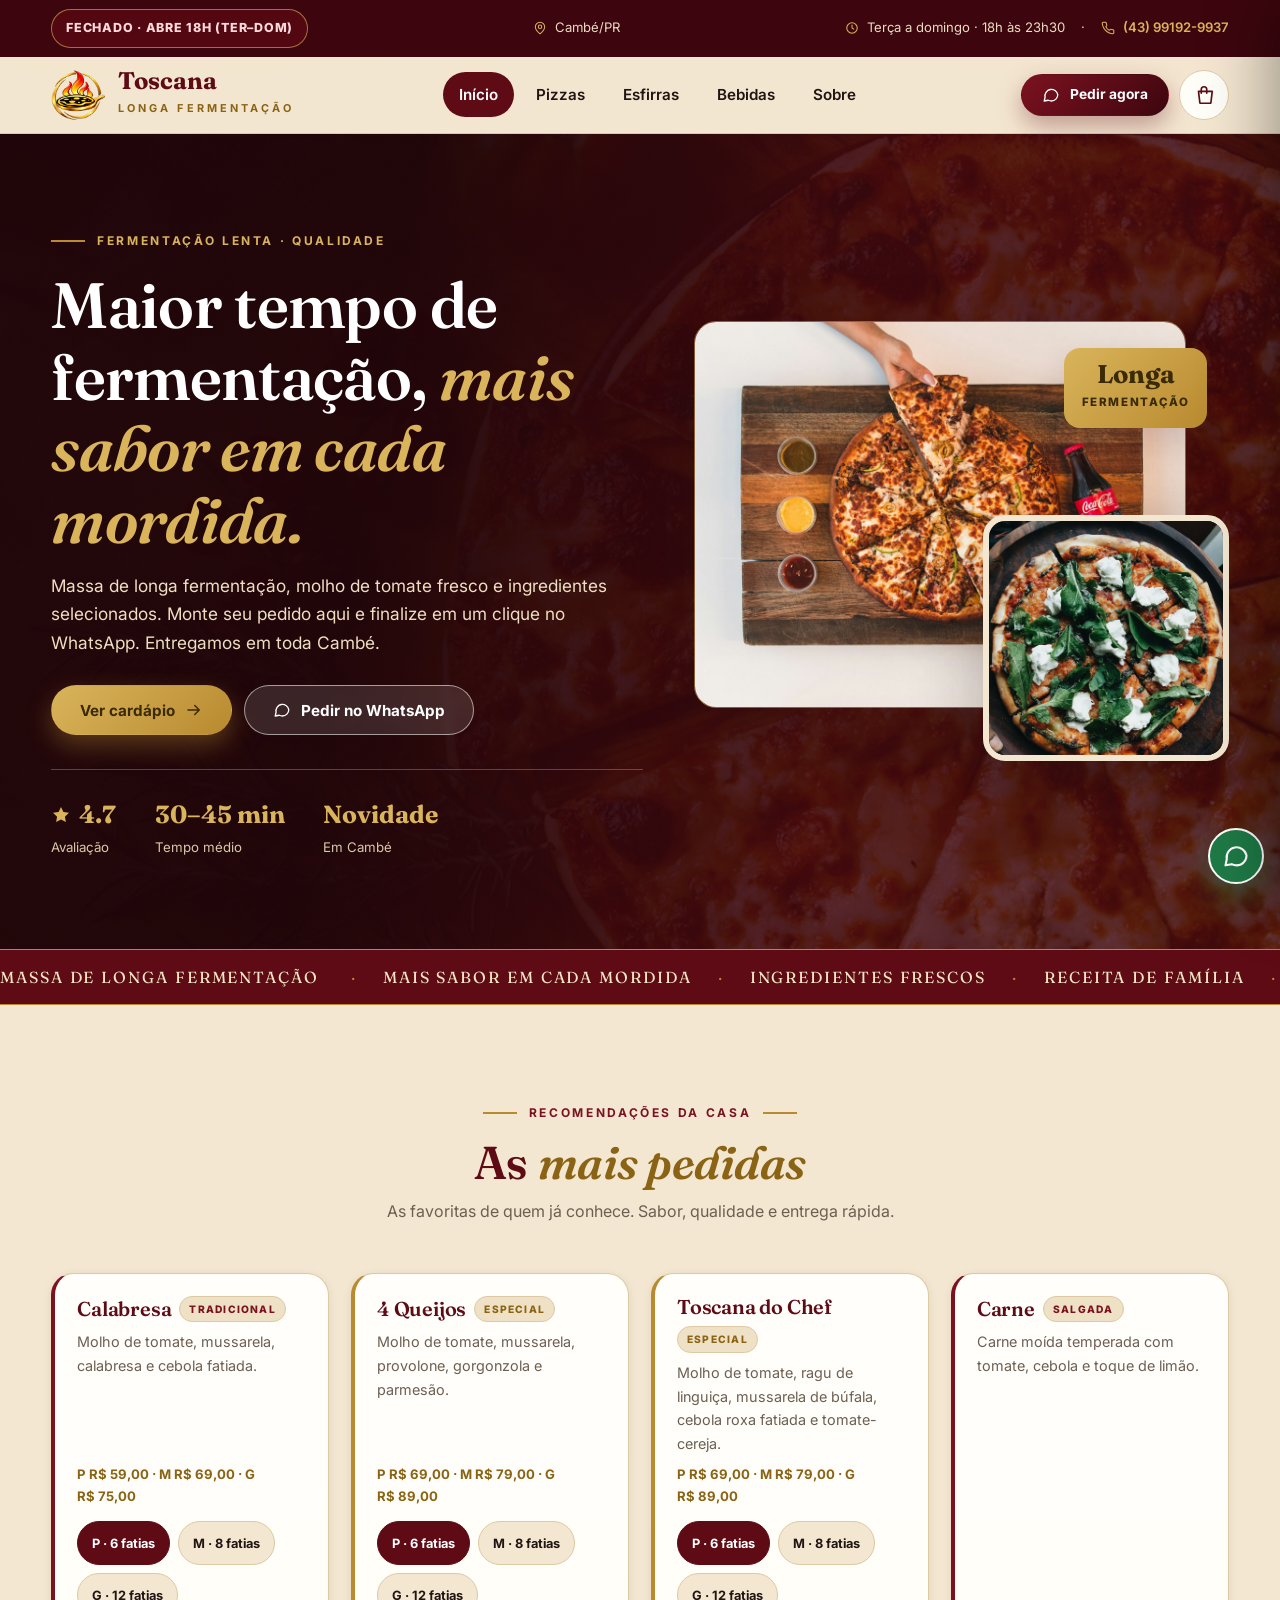
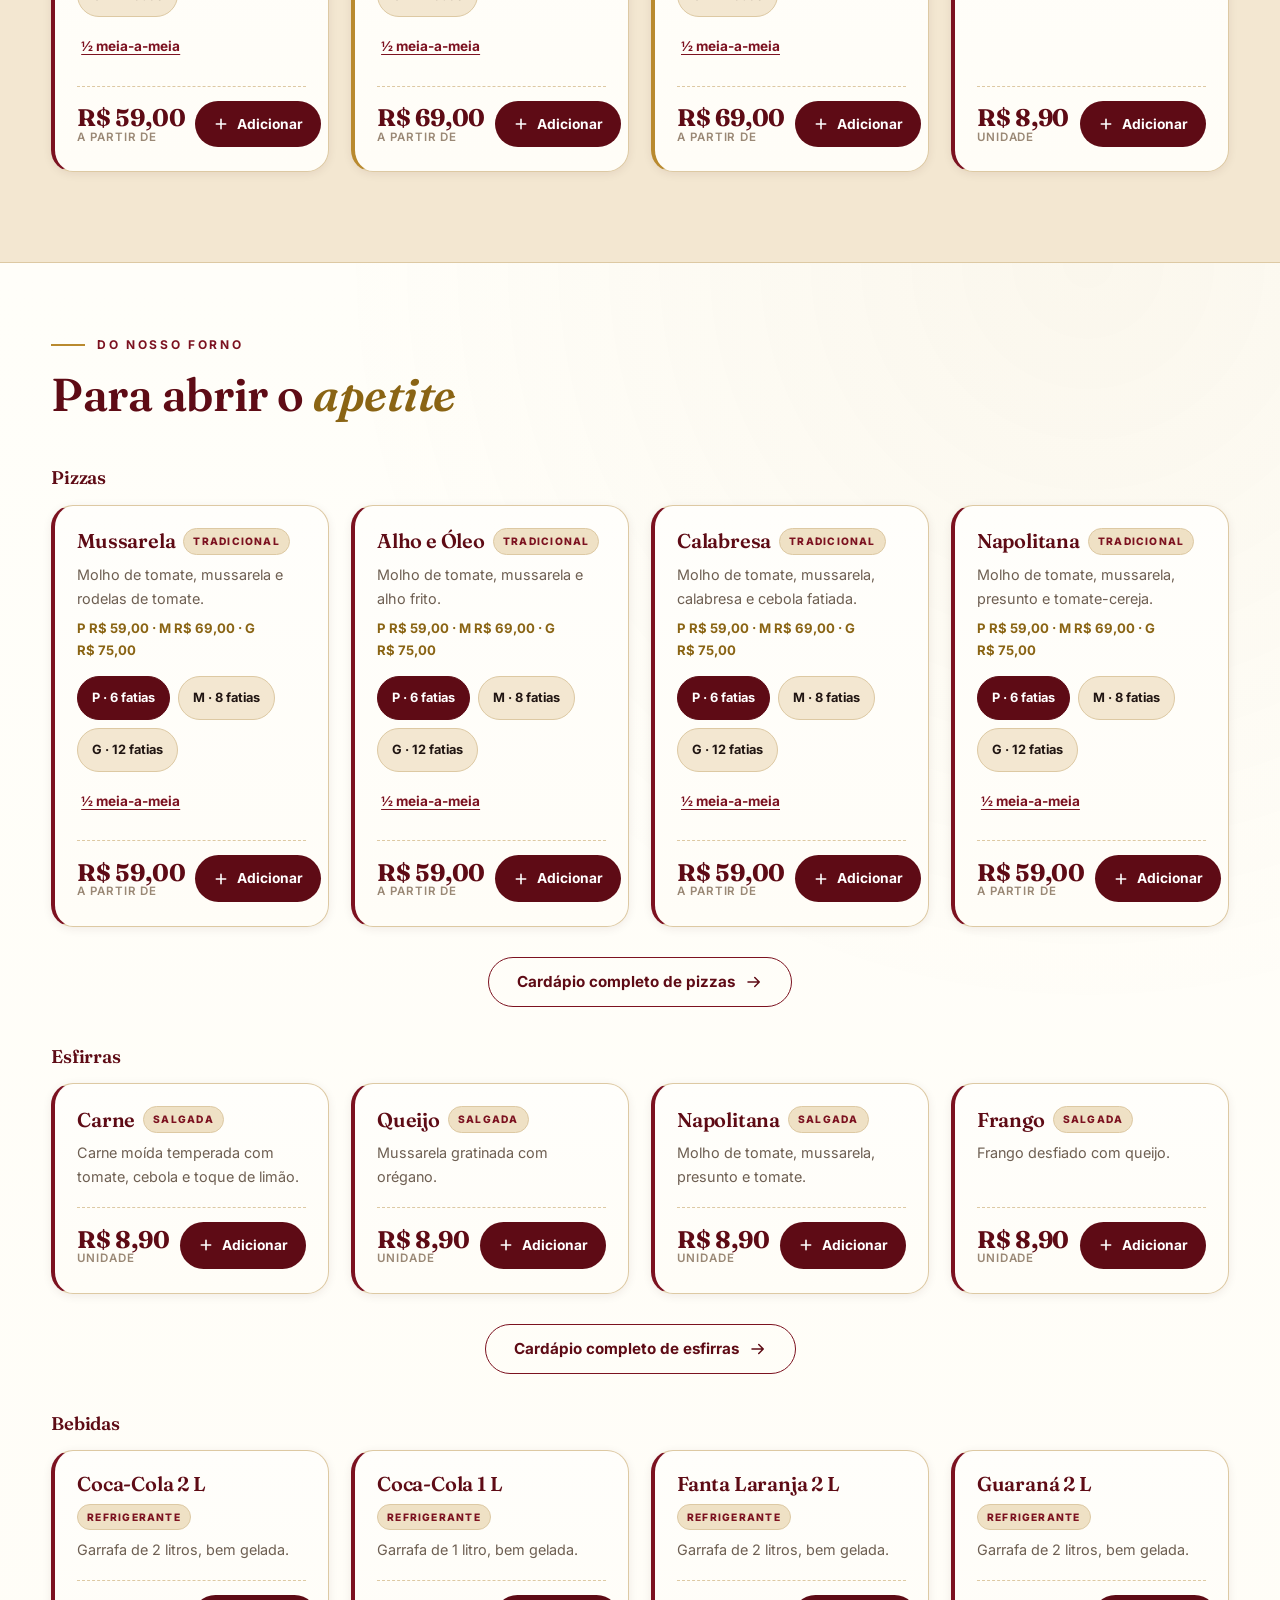
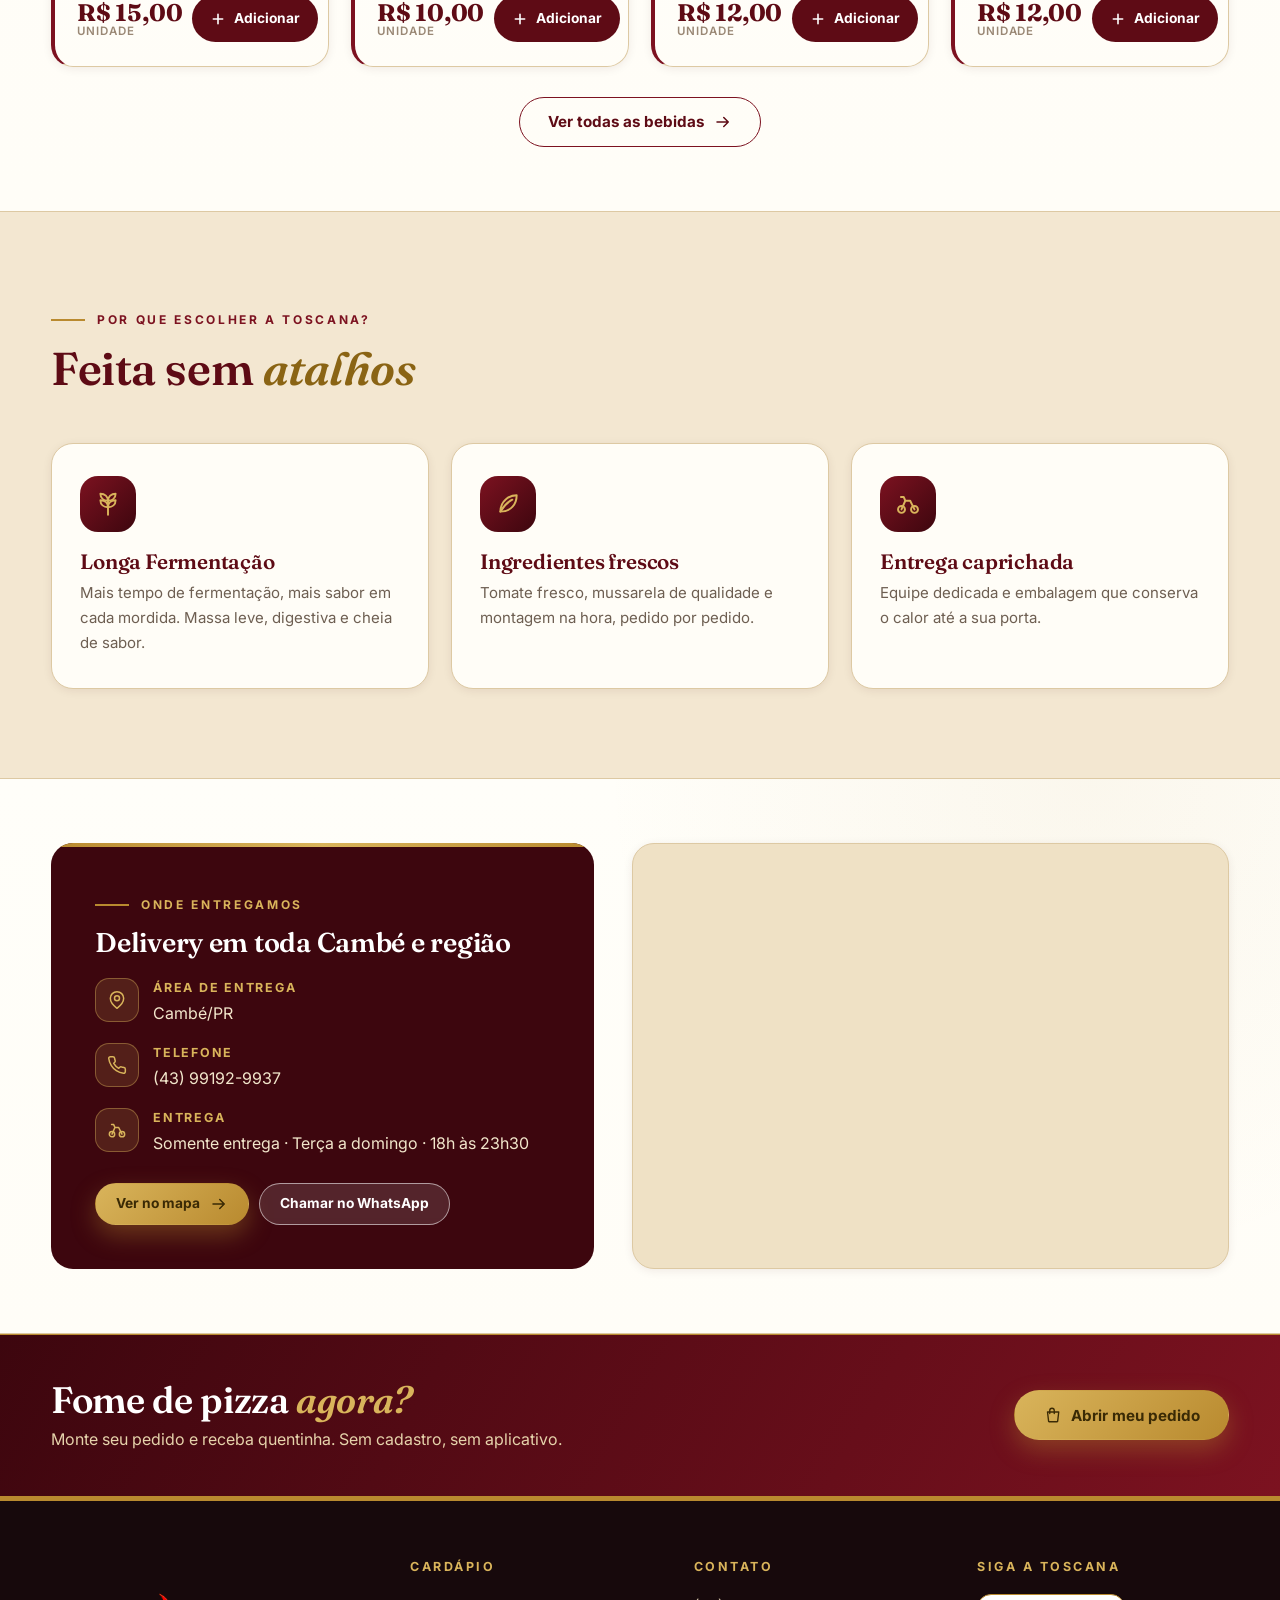
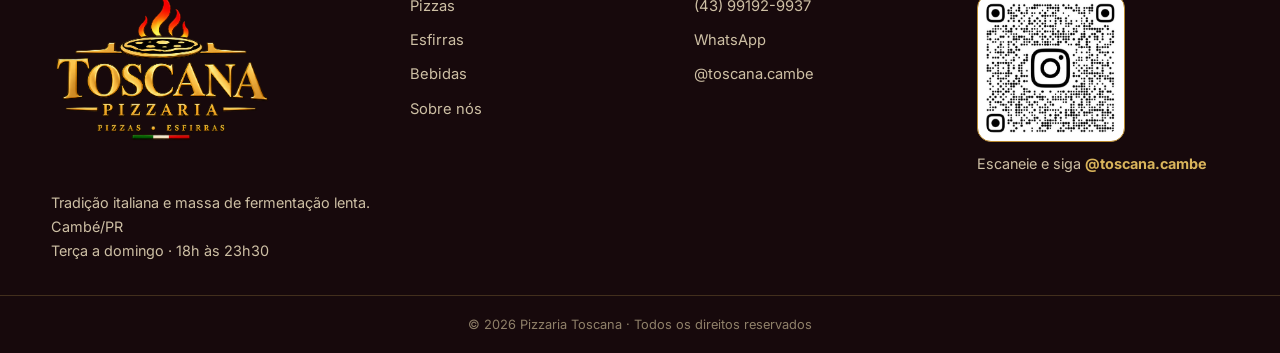
==== commit 7aa5fe78: "Correção do telefone para contato. Substituição para o telefone oficial" ====
--- a/index.html
+++ b/index.html
@@ -42,7 +42,7 @@
 <div class="topbar">
   <div class="container">
     <span class="topbar-item"><span class="open-badge" data-open-badge>Aberto</span></span><span class="topbar-item topbar-item--hide-mobile"><svg><use href="#i-pin"/></svg><span data-bind="address">Cambé/PR</span></span>
-    <span class="topbar-item"><svg><use href="#i-clock"/></svg><span data-bind="hours">Terça a domingo · 18h às 23h30</span>&nbsp;&nbsp;·&nbsp;&nbsp;<svg><use href="#i-phone"/></svg><a data-bind="phone-href" href="#"><span data-bind="phone">(43) 99144-3669</span></a></span>
+    <span class="topbar-item"><svg><use href="#i-clock"/></svg><span data-bind="hours">Terça a domingo · 18h às 23h30</span>&nbsp;&nbsp;·&nbsp;&nbsp;<svg><use href="#i-phone"/></svg><a data-bind="phone-href" href="#"><span data-bind="phone">(43) 99192-9937</span></a></span>
   </div>
 </div>
 
@@ -178,7 +178,7 @@
         <h3>Delivery em toda Cambé e região</h3>
         <ul class="info-list">
           <li><span class="info-ico"><svg><use href="#i-pin"/></svg></span><div><strong>Área de entrega</strong><p data-bind="address">Cambé/PR e Região</p></div></li>
-          <li><span class="info-ico"><svg><use href="#i-phone"/></svg></span><div><strong>Telefone</strong><p><a data-bind="phone-href" href="#"><span data-bind="phone">(43) 99144-3669</span></a></p></div></li>
+          <li><span class="info-ico"><svg><use href="#i-phone"/></svg></span><div><strong>Telefone</strong><p><a data-bind="phone-href" href="#"><span data-bind="phone">(43) 99192-9937</span></a></p></div></li>
           <li><span class="info-ico"><svg><use href="#i-bike"/></svg></span><div><strong>Entrega</strong><p>Somente entrega · <span data-bind="hours">Terça a domingo · 18h às 23h30</span></p></div></li>
         </ul>
         <div class="info-actions">
@@ -206,7 +206,7 @@
       <p style="margin-top:14px">Tradição italiana e massa de fermentação lenta.<br><span data-bind="address">Cambé/PR</span><br><span data-bind="hours">Terça a domingo · 18h às 23h30</span></p>
     </div>
     <div><h4>Cardápio</h4><ul><li><a href="/pizzas">Pizzas</a></li><li><a href="/esfirras">Esfirras</a></li><li><a href="/bebidas">Bebidas</a></li><li><a href="/sobre">Sobre nós</a></li></ul></div>
-    <div><h4>Contato</h4><ul><li><a data-bind="phone-href" href="#"><span data-bind="phone">(43) 99144-3669</span></a></li><li><a data-bind="wa" href="#">WhatsApp</a></li><li><a data-bind="ig" href="#" target="_blank" rel="noopener"><span data-bind="ig-handle">@toscana.cambe</span></a></li></ul></div>
+    <div><h4>Contato</h4><ul><li><a data-bind="phone-href" href="#"><span data-bind="phone">(43) 99192-9937</span></a></li><li><a data-bind="wa" href="#">WhatsApp</a></li><li><a data-bind="ig" href="#" target="_blank" rel="noopener"><span data-bind="ig-handle">@toscana.cambe</span></a></li></ul></div>
     <div><h4>Siga a Toscana</h4><a class="qr-card" data-bind="ig" href="#" target="_blank" rel="noopener" aria-label="Abrir o Instagram da Toscana"><img src="/assets/qrcodeig.JPG" alt="QR Code do Instagram @toscana.cambe"></a><p class="qr-caption">Escaneie e siga <strong data-bind="ig-handle">@toscana.cambe</strong></p></div>
   </div>
   <div class="footer-bottom">© <span id="ano"></span> Pizzaria Toscana · Todos os direitos reservados</div>
--- a/css/style.css
+++ b/css/style.css
@@ -16,10 +16,10 @@
   --wine-700: #7c1220;
   --wine-600: #9c1b28;
   --ember: #b3282d;
-  --cream: #faf4e8;
+  --cream: #f3e7d1;
   --paper: #fffdf7;
-  --sand: #f2e8d3;
-  --line: #e7d9be;
+  --sand: #efe1c5;
+  --line: #ddc9a3;
   --gold-700: #8a6414;
   --gold-500: #b98a2f;
   --gold-300: #d9b45b;
@@ -47,11 +47,16 @@
 html { scroll-behavior: smooth; }
 body {
   font-family: var(--font-body);
-  background: var(--cream);
+  background-color: var(--cream);
+  background-image:
+    radial-gradient(circle at 12% 8%, rgba(185, 138, 47, 0.08), transparent 42%),
+    radial-gradient(circle at 88% 26%, rgba(124, 18, 32, 0.05), transparent 46%);
+  background-attachment: fixed;
   color: var(--ink);
   line-height: 1.65;
   -webkit-font-smoothing: antialiased;
   text-rendering: optimizeLegibility;
+  overflow-x: hidden;
 }
 img { display: block; max-width: 100%; }
 a { color: inherit; }
@@ -68,7 +73,11 @@
 .ic { width: 18px; height: 18px; flex: none; }
 .section { padding-block: clamp(56px, 7vw, 96px); }
 .section--tight { padding-block: clamp(40px, 5vw, 64px); }
-.section--white { background: var(--paper); border-block: 1px solid var(--line); }
+.section--white {
+  background: linear-gradient(180deg, #fffef9, var(--paper));
+  background-image: radial-gradient(circle at 85% 0%, rgba(185, 138, 47, 0.06), transparent 40%), linear-gradient(180deg, #fffef9, var(--paper));
+  border-block: 1px solid var(--line);
+}
 .eyebrow {
   display: inline-flex; align-items: center; gap: 12px;
   font-size: 0.75rem; font-weight: 700; letter-spacing: 0.22em; text-transform: uppercase;
@@ -117,13 +126,14 @@
 
 .site-header {
   position: sticky; top: 0; z-index: 60;
-  background: rgba(250, 244, 232, 0.94);
+  background: rgba(243, 231, 209, 0.92);
   backdrop-filter: blur(14px); -webkit-backdrop-filter: blur(14px);
   border-bottom: 1px solid var(--line);
   transition: box-shadow 0.2s ease;
 }
 .site-header.is-scrolled { box-shadow: var(--shadow-md); }
-.header-inner { display: flex; align-items: center; justify-content: space-between; gap: 18px; min-height: var(--header-h); }
+.header-inner { display: flex; align-items: center; justify-content: space-between; gap: 18px; min-height: var(--header-h); min-width: 0; }
+.header-inner > * { min-width: 0; }
 .brand { display: flex; align-items: center; gap: 13px; text-decoration: none; }
 .brand-badge {
   width: 54px; height: 54px; flex: none;
@@ -216,12 +226,14 @@
 /* Cardápios usam grade fluida (sem fotos, cartas text-first) */
 [data-menu] { grid-template-columns: repeat(auto-fill, minmax(250px, 1fr)); }
 .product-card {
-  background: var(--paper); border: 1px solid var(--line); border-radius: var(--radius-lg);
-  display: flex; flex-direction: column;
+  background: linear-gradient(180deg, #fffefb, var(--paper)); border: 1px solid var(--line); border-left: 4px solid var(--wine-700);
+  border-radius: var(--radius-lg); display: flex; flex-direction: column; min-width: 0;
   box-shadow: var(--shadow-sm);
   transition: transform 0.2s ease, box-shadow 0.2s ease;
 }
 .product-card:hover { transform: translateY(-5px); box-shadow: var(--shadow-md); }
+.product-card[data-kind="especial"] { border-left-color: var(--gold-500); }
+.product-card[data-kind="doce"] { border-left-color: #c98a6e; }
 .pc-head { display: flex; flex-wrap: wrap; align-items: center; gap: 8px; }
 .pc-head h3 { font-size: 1.25rem; color: var(--wine-800); }
 .cat-tag {
@@ -230,9 +242,9 @@
   padding: 4px 9px; border-radius: 999px;
 }
 .product-card[data-kind="especial"] .cat-tag { color: var(--gold-700); }
-.product-body { padding: 20px 20px 22px; display: flex; flex-direction: column; gap: 8px; flex: 1; }
+.product-body { padding: 22px 22px 24px; display: flex; flex-direction: column; gap: 8px; flex: 1; }
 .product-desc { font-size: 0.9rem; color: var(--muted); flex: 1; }
-.size-row { display: flex; gap: 8px; margin-top: 6px; }
+.size-row { display: flex; flex-wrap: wrap; gap: 8px; margin-top: 6px; }
 .size-pill {
   border: 1px solid var(--line); background: var(--cream); color: var(--ink);
   border-radius: 999px; padding: 8px 14px; font-size: 0.8rem; font-weight: 700; cursor: pointer;
@@ -241,7 +253,7 @@
 .size-pill:hover { border-color: var(--gold-500); }
 .size-pill.is-active { background: var(--wine-800); border-color: var(--wine-800); color: #fff; }
 .product-foot { display: flex; align-items: center; justify-content: space-between; gap: 10px; margin-top: 10px; padding-top: 14px; border-top: 1px dashed var(--line); }
-.product-price { font-family: var(--font-display); font-size: 1.35rem; font-weight: 700; color: var(--wine-800); }
+.product-price { font-family: var(--font-display); font-size: 1.5rem; font-weight: 700; color: var(--wine-800); line-height: 1.05; letter-spacing: -0.01em; }
 .product-price small { display: block; font-family: var(--font-body); font-size: 0.72rem; font-weight: 600; color: var(--faint); text-transform: uppercase; letter-spacing: 0.08em; }
 .add-btn {
   display: inline-flex; align-items: center; gap: 8px;
@@ -364,7 +376,7 @@
 .drawer-items { flex: 1; overflow-y: auto; padding: 18px; display: flex; flex-direction: column; gap: 12px; }
 .cart-empty { text-align: center; padding: 56px 20px; color: var(--muted); }
 .cart-empty svg { width: 52px; height: 52px; color: var(--line); margin: 0 auto 14px; }
-.cart-item { background: var(--paper); border: 1px solid var(--line); border-radius: var(--radius); padding: 12px; display: grid; grid-template-columns: 1fr auto; gap: 12px; align-items: center; }
+.cart-item { background: var(--paper); border: 1px solid var(--line); border-left: 4px solid var(--wine-700); border-radius: var(--radius); padding: 12px 14px; display: grid; grid-template-columns: 1fr auto; gap: 12px; align-items: center; }
 .cart-item h4 { font-family: var(--font-body); font-size: 0.9rem; font-weight: 700; color: var(--wine-800); }
 .cart-item .meta { font-size: 0.78rem; color: var(--muted); }
 .qty { display: inline-flex; align-items: center; gap: 10px; margin-top: 8px; }
@@ -476,15 +488,16 @@
 }
 /* ---------- 16b. Mobile — cards compactos 2 colunas ---------- */
 @media (max-width: 680px) and (min-width: 381px) {
-  .grid--4, .grid--3 { grid-template-columns: repeat(2, 1fr); gap: 12px; }
-  .product-body { padding: 14px; gap: 6px; }
-  .product-body h3 { font-size: 1.02rem; line-height: 1.2; }
+  .grid--4, .grid--3, [data-menu] { grid-template-columns: repeat(2, minmax(0, 1fr)); gap: 12px; }
+  .product-card { border-left-width: 3px; }
+  .product-body { padding: 12px; gap: 6px; min-width: 0; }
+  .product-body h3 { font-size: 0.98rem; line-height: 1.2; }
   .product-desc { font-size: 0.8rem; line-height: 1.45; display: -webkit-box; -webkit-line-clamp: 3; -webkit-box-orient: vertical; overflow: hidden; }
-  .price-list { font-size: 0.72rem; }
-  .product-price { font-size: 1.1rem; }
-  .add-btn { padding: 10px 12px; font-size: 0.8rem; }
-  .product-foot { gap: 8px; }
-  .size-pill { padding: 8px 12px; font-size: 0.76rem; }
+  .price-list { font-size: 0.7rem; overflow-wrap: anywhere; }
+  .size-pill { padding: 6px 9px; font-size: 0.72rem; }
+  .product-price { font-size: 1.05rem; }
+  .add-btn { padding: 8px 10px; font-size: 0.74rem; }
+  .product-foot { gap: 6px; }
 }
 @media (max-width: 680px) {
   :root { --header-h: 60px; }
